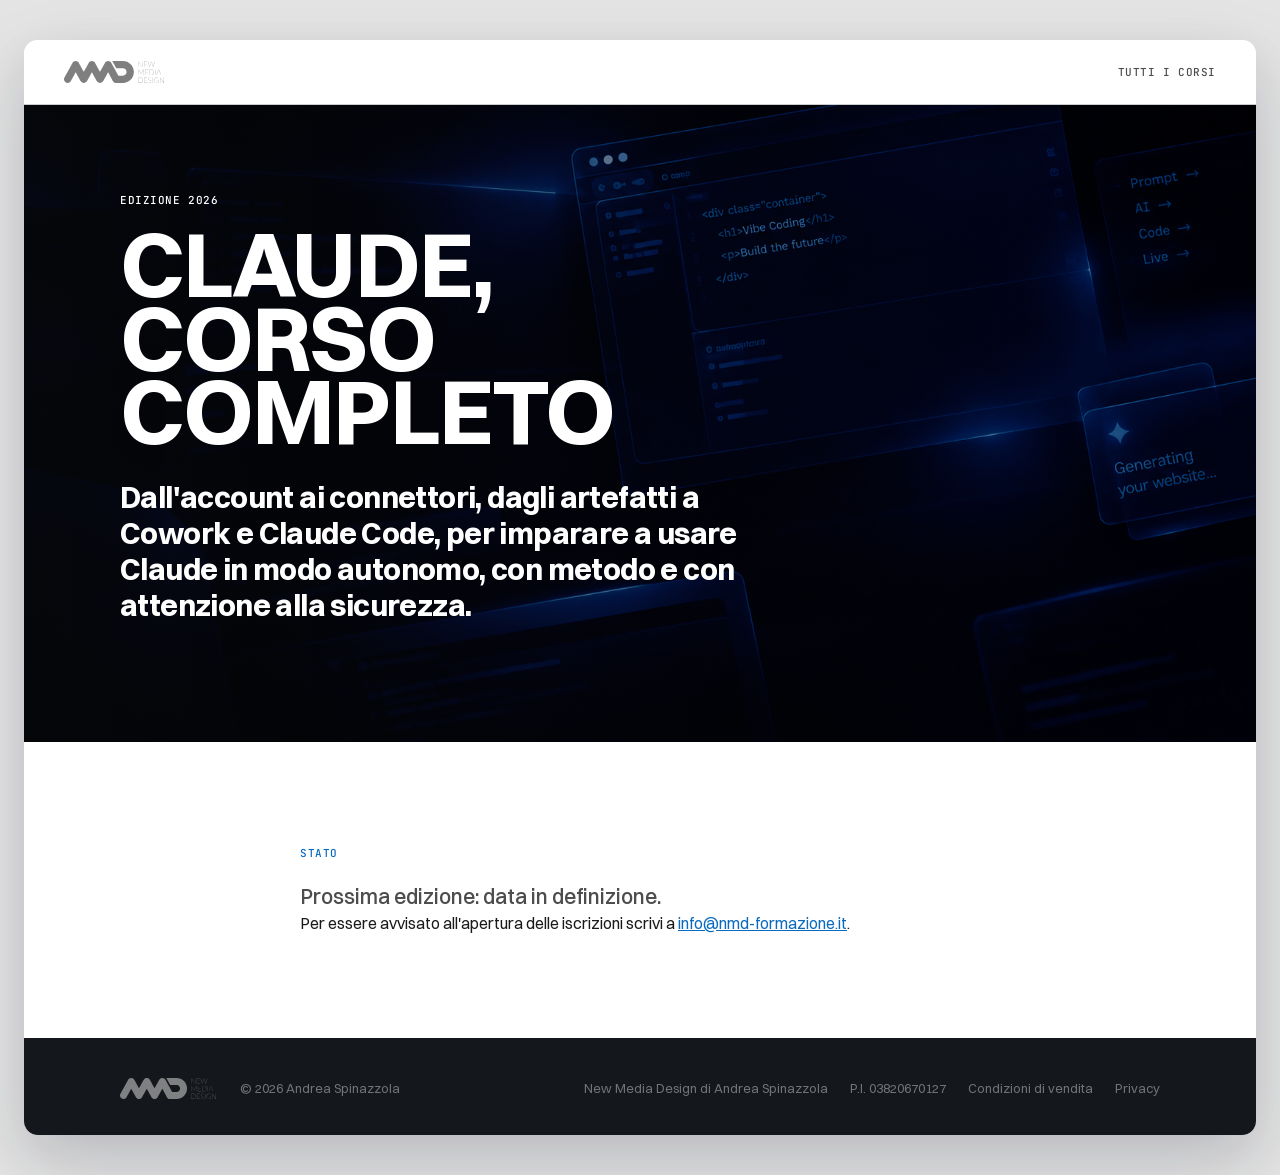
==== claude/index.html @ 58865cf7 "Copy v3: docente, iscrizione, FAQ, programma 08-09, regole sui testi, barra a bordo Testi in rosso t" ====
<!doctype html>
<html lang="it">
<head>
  <meta charset="utf-8">
  <meta name="viewport" content="width=device-width, initial-scale=1">
  <title>Claude, corso completo · NMD Formazione</title>
  <meta name="robots" content="noindex">
  <link rel="icon" href="../assets/ds/assets/logo/nmd-logo-positive.png">
  <script>document.documentElement.classList.add('js');</script>
  <link rel="stylesheet" href="../assets/css/v3.css">
</head>
<body class="frame">
<div class="sheet">

<div class="bar">
  <div class="wrap bar-in">
    <a href="../" class="bar-logo-link" aria-label="NMD · New Media Design"><img src="../assets/ds/assets/logo/nmd-black.svg" alt="New Media Design" class="bar-logo"></a>
    <nav class="bar-nav" aria-label="Navigazione"><a href="../">Tutti i corsi</a></nav>
  </div>
</div>

<main>
<header class="band band--dark hero page-hero">
  <div class="hero-glow" aria-hidden="true"></div>
  <div class="wrap hero-grid">
    <div class="hero-main">
      <p class="section-label hero-in" style="--d:0ms">Edizione 2026</p>
      <h1 class="hero-title">Claude, corso completo</h1>
      <p class="hero-sub hero-in" style="--d:300ms">Dall'account ai connettori, dagli artefatti a Cowork e Claude Code, per imparare a usare Claude in modo autonomo, con metodo e con attenzione alla sicurezza.</p>
    </div>
  </div>
</header>
<section class="band">
  <div class="wrap wrap--read">
    <p class="section-label">Stato</p>
    <p class="lead">Prossima edizione: data in definizione.</p>
    <p>Per essere avvisato all'apertura delle iscrizioni scrivi a <a href="mailto:info@nmd-formazione.it?subject=Lista%20d%27attesa%20-%20Claude,%20corso%20completo">info@nmd-formazione.it</a>.</p>
  </div>
</section>
</main>

<footer class="band band--dark close close--slim">
  <div class="wrap">
    <div class="f3-bottom f3-bottom--solo">
      <div class="f3-left">
        <a href="https://new-media-design.it" aria-label="NMD · New Media Design"><img src="../assets/ds/assets/logo/nmd-white.svg" alt="NMD · New Media Design" class="f3-logo"></a>
        <span class="f3-copy">© 2026 Andrea Spinazzola</span>
      </div>
      <p class="f3-legal">New Media Design di Andrea Spinazzola<span>P.I. 03820670127</span><a href="../condizioni.html">Condizioni di vendita</a><a href="../privacy.html">Privacy</a></p>
    </div>
  </div>
</footer>

</div>
<script src="../assets/js/v3.js"></script>
</body>
</html>
---- assets/css/v3.css ----
/* ═══════════════════════════════════════════════════════════
   BOZZA v3 — pagina corso a fasce a contrasto, con icone,
   schede ombreggiate (niente linguetta colorata), micro-animazioni
   e cornice arrotondata con ombra (attivabile / disattivabile).
   Base: stile della pagina attuale (web/assets/css/style.css).
   Tipografia: Switzer, titoli in Bold (700), mai Extra Bold.
   Icone: Phosphor Icons, versione Light (licenza MIT).
   ═══════════════════════════════════════════════════════════ */

@import url("style.css");

:root {
  --band-dark: #14171C;
  --on-dark: rgba(255, 255, 255, 0.82);
  --shadow-card: 0 1px 2px rgba(20, 30, 50, 0.05), 0 10px 28px -6px rgba(20, 40, 80, 0.16);
  --shadow-card-hover: 0 2px 4px rgba(20, 30, 50, 0.06), 0 22px 44px -10px rgba(20, 40, 80, 0.28);
  --ease-out: cubic-bezier(0.22, 0.8, 0.24, 1);
}

html { scroll-padding-top: 72px; }
body { padding: 0; background: var(--surface); }
body.frame { background: var(--nmd-grey-200); padding: 40px 24px; }

/* ── Cornice: foglio arrotondato con ombra (si può togliere) ── */
.sheet { background: var(--surface); position: relative; }
.frame .sheet {
  max-width: 1280px; margin: 0 auto;
  border-radius: 14px; box-shadow: var(--shadow-panel), 0 30px 80px rgba(20, 30, 50, 0.14);
  overflow: clip;
}

.reveal-on .header, .reveal-on .section { opacity: 1; transform: none; }
.wrap { max-width: 1120px; margin: 0 auto; padding: 0 40px; }
.wrap--narrow { max-width: 860px; }
.center { text-align: center; }

/* ── Tipografia: Bold per i titoli (come la pagina attuale) ── */
.headline, .hero-title, .price, .stat b, .proof-item b, .acc-n, .tile p, .panel-title,
.stepsx h3, .guarantee h3, .groupbox h3, .today-item h3 {
  font-weight: 700;
}
.headline { font-size: 40px; margin-bottom: 40px; letter-spacing: var(--tracking-title); }
.lead { font-size: 21px !important; line-height: 1.55 !important; color: var(--nmd-black-900) !important; }

/* ── Icone ── */
.ic { display: inline-flex; flex-shrink: 0; width: 1em; height: 1em; }
.ic svg { width: 100%; height: 100%; display: block; fill: currentColor; }

/* ── Fasce ── */
.band { padding: 104px 0; background: var(--surface); }
.band--tight { padding: 64px 0; }
.band--grey { background: var(--nmd-grey-100); }
.band--dark { background: var(--band-dark); color: var(--on-dark); }
.band--blue { background: var(--nmd-blue); color: var(--nmd-white); }
.band--dark .section-label { color: var(--nmd-white); }
.band--blue .section-label { color: rgba(255, 255, 255, 0.78); }
.band--dark .headline { color: var(--nmd-white); }
.band--dark .headline em { color: var(--nmd-white); }

/* ── Barra: logo grigio 50% + menu ── */
.bar {
  position: sticky; top: 0; z-index: 60;
  background: rgba(255, 255, 255, 0.94); backdrop-filter: blur(10px);
  border-bottom: 1px solid var(--border);
}
.bar-in { display: flex; align-items: center; justify-content: space-between; height: 64px; }
.bar-logo { height: 22px; width: auto; opacity: 0.5; transition: opacity 0.25s ease; }
.bar-logo-link:hover .bar-logo { opacity: 0.8; }
.bar-nav { display: flex; gap: 28px; }
.bar-nav a {
  position: relative; padding: 6px 0;
  font-family: var(--font-mono); font-size: 11px; font-weight: 500;
  letter-spacing: var(--tracking-mono-label); text-transform: uppercase;
  color: var(--nmd-grey-700); text-decoration: none; transition: color 0.2s ease;
}
.bar-nav a::after {
  content: ""; position: absolute; left: 0; right: 0; bottom: 0; height: 2px; background: var(--accent);
  transform: scaleX(0); transform-origin: left; transition: transform 0.3s var(--ease-out);
}
.bar-nav a:hover, .bar-nav a[aria-current="true"] { color: var(--accent); }
.bar-nav a:hover::after, .bar-nav a[aria-current="true"]::after { transform: scaleX(1); }

.progress {
  position: sticky; top: 0; z-index: 70; height: 3px; width: 100%;
  background: var(--accent);
  transform-origin: left; transform: scaleX(var(--p, 0)); margin-bottom: -3px;
}

/* ── Hero ── */
.hero { padding: 88px 0 96px; position: relative; overflow: hidden; }
/* Sfondo illustrato: web/assets/img/hero_bg_02.png. Un velo scuro a sinistra
   tiene leggibile il testo; se il file manca resta il nero di prima. */
.hero {
  background-color: var(--band-dark);
  background-image:
    linear-gradient(90deg, rgba(10, 12, 16, 0.5) 0%, rgba(10, 12, 16, 0.14) 50%, rgba(10, 12, 16, 0) 100%),
    url("../img/hero_bg_02.png");
  background-size: cover; background-position: center right; background-repeat: no-repeat;
}
.hero-glow { opacity: 0.35; mix-blend-mode: screen; }
.hero-glow {
  position: absolute; width: 760px; height: 760px; left: -160px; top: -240px;
  background: none;
  animation: drift 22s ease-in-out infinite alternate; pointer-events: none;
}
@keyframes drift { to { transform: translate(260px, 120px) scale(1.15); } }
.hero-grid { position: relative; display: grid; grid-template-columns: 1.35fr 0.65fr; gap: 72px; align-items: center; }
.hero-title {
  font-family: var(--font-display); font-weight: 700; text-transform: uppercase;
  font-size: clamp(52px, 7.2vw, 100px); line-height: 0.8; letter-spacing: var(--tracking-title);
  color: var(--nmd-white); margin: 4px 0 32px;
}
.hero-title em { font-style: normal; color: var(--nmd-white); }
.hero-title .line { display: block; overflow: hidden; padding: 0.06em 0 0.02em; }
.hero-title .line-in { display: inline-block; }
.hero-sub {
  font-family: var(--font-display); font-weight: 700; font-size: 30px; line-height: 1.2;
  letter-spacing: var(--tracking-title); color: var(--nmd-white); max-width: 760px; margin-bottom: 22px;
}
.hero-sub em { font-style: normal; color: var(--nmd-white); }
.hero-promise { font-size: 17px; line-height: 1.6; color: var(--on-dark); max-width: 560px; }
.hero-promise strong { color: var(--nmd-white); font-weight: 600; }
.hero-who { display: flex; align-items: center; gap: 18px; margin-top: 64px; }
.hero-who img {
  width: 64px; height: 64px; border-radius: 50%; object-fit: cover; filter: grayscale(100%);
  border: 2px solid var(--nmd-white); box-shadow: 0 0 0 4px rgba(255, 255, 255, 0.16), 0 8px 20px rgba(0, 0, 0, 0.5);
  transition: transform 0.4s var(--ease-out), box-shadow 0.4s var(--ease-out), filter 0.4s ease;
}
.hero-who:hover img { transform: scale(1.12) rotate(-3deg); filter: grayscale(0%); box-shadow: 0 0 0 6px rgba(255, 255, 255, 0.28), 0 12px 28px rgba(0, 0, 0, 0.6); }
.hero-who p { font-size: 15px; line-height: 1.5; color: var(--on-dark); max-width: 420px; }
.hero-who strong { color: var(--nmd-white); font-weight: 600; }

/* animazione d'ingresso dell'hero */
.js .hero-in { opacity: 0; transform: translateY(18px); animation: rise 0.8s var(--ease-out) forwards; animation-delay: var(--d, 0ms); }
.js .hero-title .line-in { transform: translateY(110%); animation: slide-up 0.9s var(--ease-out) forwards; animation-delay: var(--d, 0ms); }
@keyframes rise { to { opacity: 1; transform: none; } }
@keyframes slide-up { to { transform: none; } }

/* ── Riquadri prezzo ── */
.price-box {
  background: var(--nmd-white); color: var(--fg);
  border-radius: var(--radius-md); padding: 36px 32px 30px;
  box-shadow: 0 28px 70px rgba(0, 0, 0, 0.4);
}
.price-box .price { font-size: 76px; margin-top: 10px; letter-spacing: var(--tracking-title); }
.price-iva { font-size: 12px; margin-top: 6px; }
.price-box .iconlist { margin: 24px 0 26px; }
.ghost-link {
  display: block; width: 100%; margin-top: 14px; padding: 6px 0; background: none; border: none;
  font-family: var(--font-mono); font-size: 10px; letter-spacing: var(--tracking-mono-label);
  text-transform: uppercase; color: var(--accent); text-align: center; text-decoration: underline;
  text-underline-offset: 4px;
}

/* ── Elenchi con icona ── */
.iconlist { list-style: none; }
.iconlist li { display: flex; gap: 12px; align-items: flex-start; font-size: 15px; line-height: 1.55; color: var(--fg); }
.iconlist li + li { margin-top: 12px; }
.iconlist .ic { font-size: 22px; margin-top: 1px; color: var(--accent); }

/* ── Numeri (blu pieno) ── */
.stats { padding: 64px 0; }
.stats-grid { display: grid; grid-template-columns: repeat(4, 1fr); gap: 24px; }
.stat { text-align: left; }
.stat .ic { font-size: 30px; margin-bottom: 14px; color: rgba(255, 255, 255, 0.85); }
.stat b { display: block; font-family: var(--font-display); font-size: 76px; line-height: 1; letter-spacing: var(--tracking-title); }
.stat span:not(.ic) {
  display: block; margin-top: 12px; max-width: 200px;
  font-family: var(--font-mono); font-size: 11px; letter-spacing: var(--tracking-mono-label);
  text-transform: uppercase; line-height: 1.5; color: rgba(255, 255, 255, 0.88);
}

/* ── Due colonne ── */
.split { display: grid; grid-template-columns: 0.8fr 1.2fr; gap: 72px; align-items: start; }
.split .headline { margin-bottom: 0; }

/* ── Schede nuove: ombra morbida, niente linguetta ── */
.tiles { display: grid; grid-template-columns: repeat(3, 1fr); gap: 24px; }
.tile {
  position: relative; background: var(--surface); border-radius: var(--radius-md);
  padding: 32px 30px 36px; box-shadow: var(--shadow-card);
  transition: transform 0.4s var(--ease-out), box-shadow 0.4s var(--ease-out);
}
.tile:hover { transform: translateY(-6px); box-shadow: var(--shadow-card-hover); }
.tile .ic { font-size: 44px; color: var(--accent); margin-bottom: 26px; transition: transform 0.4s var(--ease-out); }
.tile:hover .ic { transform: scale(1.1) rotate(-4deg); }
.tile-n {
  position: absolute; top: 30px; right: 30px;
  font-family: var(--font-mono); font-size: 11px; color: var(--muted);
}
.tile p { font-size: 19px; line-height: 1.4; color: var(--nmd-black-900); }

/* ── Per chi è ── */
.two-col { display: grid; grid-template-columns: 1fr 1fr; gap: 32px; }
.panel { border-radius: var(--radius-md); padding: 38px 36px; }
.panel--yes { background: var(--surface); box-shadow: var(--shadow-card); }
.panel--no { background: var(--nmd-grey-100); }
.panel-title { font-size: 24px; margin-bottom: 24px; color: var(--nmd-black-900); }
.iconlist--no li { color: var(--muted); }
.iconlist--no .ic { color: var(--nmd-grey-700); }
.note-line { display: flex; gap: 14px; align-items: flex-start; margin-top: 40px; font-family: var(--font-mono); font-size: 12px; line-height: 1.7; color: var(--fg); }
.note-line .ic { font-size: 20px; color: var(--accent); }

/* ── Programma a fisarmonica ── */
.prog { border-top: 1px solid rgba(255, 255, 255, 0.18); }
.acc { border-bottom: 1px solid rgba(255, 255, 255, 0.18); }
.acc summary {
  list-style: none; cursor: pointer;
  display: grid; grid-template-columns: 96px 1fr auto 28px; gap: 24px; align-items: center;
  padding: 28px 0;
}
.acc summary::-webkit-details-marker { display: none; }
.acc-n { font-family: var(--font-display); font-size: 44px; line-height: 1; color: var(--nmd-white); }
.acc-t { font-size: 24px; font-weight: 700; line-height: 1.3; color: var(--nmd-white); transition: color 0.25s ease; }
.acc summary:hover .acc-t { color: var(--nmd-white); }
.acc-c { font-family: var(--font-mono); font-size: 10px; letter-spacing: var(--tracking-mono-label); text-transform: uppercase; color: rgba(255, 255, 255, 0.55); }
.acc .toggle, .faq .toggle { position: relative; width: 18px; height: 18px; }
.acc .toggle::before, .acc .toggle::after, .faq .toggle::before, .faq .toggle::after {
  content: ""; position: absolute; background: var(--nmd-white); transition: transform 0.35s var(--ease-out);
}
.faq .toggle::before, .faq .toggle::after { background: var(--accent); }
.acc .toggle::before, .faq .toggle::before { left: 0; top: 8px; width: 18px; height: 2px; }
.acc .toggle::after, .faq .toggle::after { left: 8px; top: 0; width: 2px; height: 18px; }
.acc[open] .toggle::after, .faq details[open] .toggle::after { transform: scaleY(0); }
.acc-body { overflow: hidden; }
.topics { list-style: none; columns: 3; column-gap: 40px; padding: 0 0 32px 120px; }
.topics li {
  break-inside: avoid; position: relative; padding: 6px 0 6px 18px;
  font-size: 15px; line-height: 1.5; color: var(--on-dark);
}
.topics li::before { content: ""; position: absolute; left: 0; top: 14px; width: 5px; height: 5px; background: var(--nmd-white); }

/* ── Docente ── */
.about { display: grid; grid-template-columns: 340px 1fr; gap: 72px; align-items: start; }
.about-photo { margin: 0; position: sticky; top: 96px; }
.about-photo img { width: 100%; aspect-ratio: 4 / 5; object-fit: cover; border-radius: var(--radius-md); box-shadow: var(--shadow-framed); }
.about .headline { margin-bottom: 20px; }
.today { display: grid; gap: 16px; margin: 36px 0 12px; }
.today-item {
  display: flex; gap: 20px; align-items: flex-start;
  background: var(--surface); border-radius: var(--radius-md); padding: 24px 28px;
  box-shadow: var(--shadow-card); transition: transform 0.4s var(--ease-out), box-shadow 0.4s var(--ease-out);
}
.today-item:hover { transform: translateX(6px); box-shadow: var(--shadow-card-hover); }
.today-item .ic { font-size: 38px; color: var(--accent); margin-top: 2px; }
.today-item h3 { font-size: 19px; color: var(--nmd-black-900); margin-bottom: 4px; }
.today-item p { font-size: 15px; line-height: 1.55; color: var(--fg); }
.shots { margin: 14px 0 0; font-size: 13px; }
.proof-label { margin: 56px 0 18px; }
.proof { display: grid; grid-template-columns: 1fr 1fr; gap: 28px 32px; }
.proof-item b { display: block; font-family: var(--font-display); font-size: 56px; line-height: 1; color: var(--nmd-black-900); letter-spacing: var(--tracking-title); }
.proof-item span { display: block; margin-top: 8px; font-size: 14px; line-height: 1.5; color: var(--fg); max-width: 280px; }
.about-list { margin-top: 32px; }
.about-list li { font-size: 15px; }
.about .certifications { margin-top: 28px; }

.band--tight .section-label { margin-bottom: 28px; }

/* ── Iscrizione ── */
.enroll { display: grid; grid-template-columns: 1fr 360px; gap: 64px; align-items: start; }
.stepsx { list-style: none; counter-reset: st; display: grid; gap: 4px; }
.stepsx li {
  counter-increment: st; display: flex; gap: 22px; align-items: flex-start;
  padding: 20px 0; border-bottom: 1px solid var(--border);
}
.stepsx .ic { font-size: 36px; color: var(--accent); margin-top: 2px; }
.stepsx h3 { font-size: 20px; color: var(--nmd-black-900); margin-bottom: 4px; }
.stepsx p { font-size: 16px; line-height: 1.55; color: var(--fg); }

.guarantee {
  display: flex; gap: 24px; align-items: flex-start; margin-top: 36px;
  background: var(--nmd-black-900); color: var(--on-dark); border-radius: var(--radius-md);
  padding: 32px 34px; box-shadow: var(--shadow-card);
}
.guarantee .ic { font-size: 52px; color: var(--nmd-white); }
.guarantee h3 { font-size: 24px; color: var(--nmd-white); margin-bottom: 8px; }
.guarantee p { font-size: 16px; line-height: 1.6; color: var(--on-dark); }

.groupbox { margin-top: 24px; background: var(--surface); border-radius: var(--radius-md); padding: 32px 34px 34px; box-shadow: var(--shadow-card); }
.groupbox-head { display: flex; gap: 16px; align-items: center; margin-bottom: 12px; }
.groupbox-head .ic { font-size: 40px; color: var(--accent); }
.groupbox h3 { font-size: 24px; color: var(--nmd-black-900); }
.groupbox > p { font-size: 16px; line-height: 1.6; color: var(--fg); max-width: 620px; }
.groupbox-points { list-style: none; display: flex; flex-wrap: wrap; gap: 12px 28px; margin: 22px 0 26px; }
.groupbox-points li { display: flex; gap: 10px; align-items: center; font-weight: 600; font-size: 15px; color: var(--nmd-black-900); }
.groupbox-points .ic { font-size: 24px; color: var(--accent); }

.price-box--blue { background: var(--nmd-blue); color: var(--nmd-white); position: sticky; top: 96px; box-shadow: 0 26px 60px rgba(0, 0, 0, 0.22); }
.price-box--blue .price-label { color: rgba(255, 255, 255, 0.8); }
.price-box--blue .price { color: var(--nmd-white); }
.price-box--blue .price-then { color: rgba(255, 255, 255, 0.78); }
.price-box--blue .iconlist li { color: rgba(255, 255, 255, 0.92); }
.price-box--blue .iconlist .ic { color: var(--nmd-white); }
.price-box--blue .cta-btn { background: var(--nmd-white); color: var(--accent); }
.price-box--blue .cta-btn:hover { background: var(--nmd-grey-100); }
.price-box--blue .price-foot { color: rgba(255, 255, 255, 0.75); }

/* ── FAQ: stessa fisarmonica animata ── */
.faq .a { max-width: none; }
.faq .acc-body { overflow: hidden; }

/* ── Chiusura ── */
.close { padding: 80px 0 40px; }
.close .headline { margin-bottom: 14px; }
.close .cta-block { padding-bottom: 48px; border-bottom: 1px solid rgba(255, 255, 255, 0.18); margin-bottom: 40px; }
.close .cta-sub { color: var(--on-dark); }
.close .cta-btn { background: var(--nmd-blue); color: var(--nmd-white); }
.close .cta-btn:hover { background: var(--accent-hover); }
.close .contact span { color: var(--nmd-white); }
.close .contact a { color: var(--nmd-white); }
.close .foot { display: flex; justify-content: space-between; align-items: flex-end; gap: 40px; margin-top: 56px; }
.close .footer-info p { color: rgba(255, 255, 255, 0.7); }

/* ── Bottoni: freccia che scatta ── */
.cta-btn .arrow { transition: transform 0.3s var(--ease-out); }
.cta-btn:hover .arrow { transform: translate(3px, -3px); }

/* ── Comparsa allo scroll ── */
.js [data-reveal] {
  opacity: 0; transform: translateY(26px);
  transition: opacity 0.8s var(--ease-out), transform 0.8s var(--ease-out);
  transition-delay: var(--d, 0ms);
}
.js [data-reveal].in { opacity: 1; transform: none; }
.js .tile[data-reveal].in:hover, .js .today-item[data-reveal].in:hover { transition-delay: 0ms; }

@media (prefers-reduced-motion: reduce) {
  .js .hero-in, .js .hero-title .line-in { animation: none; opacity: 1; transform: none; }
  .js [data-reveal] { opacity: 1; transform: none; transition: none; }
  .hero-glow { animation: none; }
  .tile, .today-item, .cta-btn .arrow { transition: none; }
}

/* ═══ RESPONSIVE ═══ */
@media (max-width: 1100px) { .bar-nav { gap: 18px; } .topics { columns: 2; } }
@media (max-width: 960px) {
  body.frame { padding: 16px 10px; }
  .wrap { padding: 0 28px; }
  .band { padding: 72px 0; }
  .hero { padding: 56px 0 64px; }
  .hero-grid, .split, .about, .two-col, .enroll { grid-template-columns: 1fr; gap: 40px; }
  .stats-grid { grid-template-columns: 1fr 1fr; row-gap: 36px; }
  .tiles { grid-template-columns: 1fr 1fr; }
  .about-photo { max-width: 300px; position: static; }
  .price-box--blue { position: static; }
  .bar-nav a:not(:last-child):not(:nth-child(4)) { display: none; }
}
@media (max-width: 720px) {
  .wrap { padding: 0 20px; }
  .band { padding: 56px 0; }
  .band--tight { padding: 40px 0; }
  .headline { font-size: 28px; margin-bottom: 28px; }
  .bar-in { height: 56px; }
  .bar-nav a { display: none; }
  .bar-nav a[href="#iscrizione"] { display: inline-block; color: var(--accent); }
  .hero-promise { font-size: 16px; }
  .hero-sub { font-size: 22px; }
  .hero-who { margin-top: 28px; }
  .price-box { padding: 28px 22px 24px; }
  .price-box .price { font-size: 60px; }
  .stat b { font-size: 52px; }
  .tiles { grid-template-columns: 1fr; }
  .acc summary { grid-template-columns: 44px 1fr 20px; gap: 14px; padding: 20px 0; }
  .acc-c { display: none; }
  .acc-n { font-size: 28px; }
  .acc-t { font-size: 18px; }
  .topics { columns: 1; padding-left: 0; }
  .proof { grid-template-columns: 1fr 1fr; }
  .proof-item b { font-size: 40px; }
  .guarantee { flex-direction: column; gap: 14px; padding: 26px 24px; }
  .groupbox { padding: 26px 22px; }
  .panel { padding: 28px 24px; }
  .lead { font-size: 18px !important; }
  .close .foot { flex-direction: column; align-items: flex-start; gap: 24px; }
  .draft-switch { right: 10px; bottom: 10px; }
}


/* ═══ ICONE COME «PIOLI»: pochi punti d'appoggio, ad alto contrasto ═══
   Un'icona che non crea contrasto è spazio sprecato. Qui ogni icona è
   una massa piena (quadrato blu, simbolo bianco) che guida l'occhio da
   un punto all'altro della pagina. */
.tile > .ic, .today-item > .ic, .stepsx li > .ic, .groupbox-head > .ic {
  width: 60px; height: 60px; padding: 15px; border-radius: 14px;
  background: var(--accent); color: var(--nmd-white); font-size: inherit;
  box-shadow: 0 10px 22px -8px rgba(0, 0, 0, 0.22);
}
.tile > .ic { margin-bottom: 28px; }
.tile:hover .ic { transform: scale(1.08) rotate(-4deg); }
.stepsx li > .ic { width: 64px; height: 64px; padding: 16px; margin-top: 0; }
.guarantee > .ic {
  width: 84px; height: 84px; padding: 20px; border-radius: 18px; flex-shrink: 0;
  background: var(--accent); color: var(--nmd-white); font-size: inherit;
}
.groupbox-head > .ic { width: 56px; height: 56px; padding: 14px; }
.iconlist--yes .ic { width: 26px; height: 26px; padding: 5px; border-radius: 50%; background: var(--accent); color: #fff; font-size: inherit; margin-top: 0; }
.iconlist--no .ic { width: 26px; height: 26px; padding: 5px; border-radius: 50%; background: var(--nmd-grey-300); color: var(--nmd-grey-700); font-size: inherit; margin-top: 0; }
.price-box .squares { margin: 24px 0 26px; }
.price-box .squares li { color: var(--fg); }
.price-box--blue .squares li { color: rgba(255, 255, 255, 0.95); }
.price-box--blue .squares li::before { background: var(--nmd-white); }
@media (max-width: 720px) {
  .tile > .ic { width: 52px; height: 52px; padding: 13px; }
  .stepsx li > .ic { width: 52px; height: 52px; padding: 13px; }
  .guarantee > .ic { width: 64px; height: 64px; padding: 16px; }
}

/* ═══ FEEDBACK VISIVO su fisarmoniche, menu e comandi ═══ */
.acc summary, .faq summary { transition: background 0.25s ease, padding 0.3s var(--ease-out); border-radius: var(--radius-sm); }
.acc summary:hover { background: rgba(255, 255, 255, 0.06); padding-left: 14px; padding-right: 14px; }
.acc[open] > summary { padding-left: 14px; padding-right: 14px; }
.acc[open] .acc-t { color: var(--nmd-white); }
.acc[open] .acc-n { color: var(--nmd-white); }
.acc[open] .acc-c { color: var(--nmd-white); }
.acc .toggle, .faq .toggle { transition: transform 0.35s var(--ease-out); }
.acc[open] .toggle { transform: rotate(180deg); }
.acc[open] { background: none; }
.acc .topics { padding-left: 134px; }

.faq details { transition: background 0.25s ease; }
.faq summary:hover { background: var(--nmd-grey-100); padding-left: 14px; padding-right: 14px; }
.faq details[open] > summary { background: var(--nmd-grey-100); padding-left: 14px; padding-right: 14px; }
.faq details[open] .q { color: var(--accent); }
.faq .acc-body .a { padding-left: 72px; }

.bar-nav a[aria-current="true"] { font-weight: 700; }
.cta-btn:active, .ghost-link:active { transform: translateY(1px); }
a:focus-visible, button:focus-visible, summary:focus-visible {
  outline: 3px solid var(--accent); outline-offset: 3px; border-radius: 4px;
}
@media (max-width: 720px) { .acc .topics { padding-left: 0; } .faq .acc-body .a { padding-left: 14px; } }

/* ── Formato: il contenuto della pagina attuale, nello stile v3 ── */
.format .facts { margin-top: 0; padding-top: 0; border-top: 0; gap: 36px 40px; }
.format .fact > span { font-size: 11px; margin-bottom: 8px; }
.format .fact p { font-size: 19px; line-height: 1.45; font-weight: 700; color: var(--nmd-black-900); }
.format .rows { margin-top: 56px; }
.format .rows .row { border-bottom: 0; padding: 22px 0; grid-template-columns: 280px 1fr; }
.format .row-title { font-weight: 700; font-size: 20px; }
.format .squares li { font-size: 16px; }
@media (max-width: 960px) { .format .rows .row { grid-template-columns: 1fr; gap: 10px; } .format .facts.three { grid-template-columns: 1fr 1fr; } }
@media (max-width: 720px) { .format .facts.three { grid-template-columns: 1fr; } }
.clients-intro { text-align: center; max-width: 640px; margin: 0 auto 28px; font-size: 16px; line-height: 1.6; color: var(--fg); }
.price-iva--blue { background: var(--nmd-white); padding: 8px 10px; border-radius: var(--radius-sm); margin: 14px 0 0; }

/* ── Fascia numeri: separatori verticali e didascalia allineata al numero ── */
.stats-grid { gap: 0; }
.stat { text-align: left; padding: 6px 0 6px 28px; border-left: 2px solid rgba(255, 255, 255, 0.5); }
.stat:first-child { padding-left: 0; border-left: 0; }
.stat b { margin-left: -0.05em; }
.stat span:not(.ic) { max-width: none; margin-top: 14px; font-size: 11px; line-height: 1.55; }
@media (max-width: 960px) {
  .stats-grid { row-gap: 36px; }
  .stat:nth-child(odd) { padding-left: 0; border-left: 0; }
}

/* ── Fascia numeri: numero e didascalia centrati nella colonna ── */
.stat, .stat:first-child { text-align: center; padding: 6px 20px; }
.stat:first-child { border-left: 0; }
.stat b { margin-left: 0; }
.stat span:not(.ic) { margin-left: auto; margin-right: auto; max-width: 240px; }
@media (max-width: 960px) { .stat:nth-child(odd) { padding-left: 20px; border-left: 0; } }

/* ── Fascia numeri: filetti più sottili, più aria tra i gruppi ── */
.stats { padding: 80px 0; }
.stat, .stat:first-child { padding: 10px 44px; }
.stat { border-left: 1px solid rgba(255, 255, 255, 0.45); }
.stat:first-child { border-left: 0; }
@media (max-width: 960px) {
  .stats-grid { row-gap: 52px; }
  .stat, .stat:first-child { padding: 10px 24px; }
  .stat:nth-child(odd) { border-left: 0; }
}

/* ── «A chi si rivolge»: solo il pannello «È per te se» reagisce al mouse ── */
.js .panel--yes[data-reveal].in, .js .tile[data-reveal].in, .js .today-item[data-reveal].in {
  transition: transform 0.4s var(--ease-out), box-shadow 0.4s var(--ease-out), opacity 0.8s var(--ease-out);
}
.js .panel--yes[data-reveal].in:hover { transform: translateY(-8px); box-shadow: var(--shadow-card-hover); }
.js .tile[data-reveal].in:hover { transform: translateY(-6px); box-shadow: var(--shadow-card-hover); }
.js .today-item[data-reveal].in:hover { transform: translateX(6px); box-shadow: var(--shadow-card-hover); }
.panel--no { transition: none; }

/* ── Hero: parola in accento con il blu del design system (non il celestino) ── */
.hero-title em, .hero-sub em { color: var(--nmd-blue); }
.hero-title em { text-shadow: 0 0 40px rgba(0, 0, 0, 0.22); }

/* ── Programma: numeri e «+» di nuovo in blu del design system ── */
.acc-n { color: var(--nmd-blue); }
.acc[open] .acc-n { color: var(--nmd-blue); }
.acc .toggle::before, .acc .toggle::after { background: var(--nmd-blue); }
.topics li::before { background: var(--nmd-blue); }

/* ── Programma: le voci interne sono dettagli, compatte e discrete ── */
.topics { padding-bottom: 22px; column-gap: 32px; }
.topics li { padding: 1px 0 1px 14px; font-size: 13px; line-height: 1.35; color: rgba(255, 255, 255, 0.78); }
.topics li::before { top: 8px; width: 4px; height: 4px; }

/* ── Programma: stato aperto e hover neutri, senza tinte azzurre ── */
.acc[open] { background: none; }
.acc[open] > summary { background: rgba(255, 255, 255, 0.07); }
.acc summary:hover { background: rgba(255, 255, 255, 0.05); }

/* ── Programma: nessun colore di fondo, solo una riga sottile ── */
.acc[open] > summary, .acc summary:hover { background: none; }
.acc summary:hover { padding-left: 0; padding-right: 0; }
.acc[open] > summary { padding-left: 0; padding-right: 0; border-bottom: 1px solid rgba(255, 255, 255, 0.35); border-radius: 0; }
.acc .topics { padding-top: 18px; padding-left: 120px; }

/* ── Programma aperto: niente riga, elenco attaccato al titolo, colonne vicine ── */
.acc[open] > summary { border-bottom: 0; padding-bottom: 6px; }
.acc .topics { columns: 3 230px; column-gap: 24px; max-width: 760px; padding: 0 0 26px 120px; margin: 0; }
.acc .topics li { padding-top: 1px; padding-bottom: 1px; }
@media (max-width: 960px) { .acc .topics { columns: 2 200px; padding-left: 120px; } }
@media (max-width: 720px) { .acc .topics { columns: 1; padding-left: 58px; } }

/* ── Programma: effetto di ingrandimento al passaggio del mouse (senza colore) ── */
.acc summary:hover { padding-left: 14px; padding-right: 14px; }
.acc[open] > summary:hover { padding-left: 14px; padding-right: 14px; }
.acc summary:hover .toggle { transform: scale(1.35); }
.acc[open] summary:hover .toggle { transform: rotate(180deg) scale(1.35); }
.acc summary:hover .acc-n { transform: scale(1.08); }
.acc-n { display: inline-block; transform-origin: left center; transition: transform 0.35s var(--ease-out); }

/* ── Programma aperto: via di mezzo (ridotto, non eliminato) ── */
.acc[open] > summary { padding-bottom: 14px; }
.acc .topics li { padding: 4px 0 4px 14px; font-size: 13.5px; line-height: 1.4; }
.acc .topics li::before { top: 12px; }
.acc .topics { padding-bottom: 30px; }

/* ── Formato: griglia a icone con separatori sottili + tre schede ── */
.fgrid { display: grid; grid-template-columns: repeat(3, 1fr); }
.fcell { text-align: center; padding: 44px 36px; border-right: 1px solid var(--border); border-bottom: 1px solid var(--border); }
.fcell:nth-child(3n) { border-right: 0; }
.fcell:nth-last-child(-n+3) { border-bottom: 0; }
.fcell .ic { width: 64px; height: 64px; padding: 16px; border-radius: 16px; margin: 0 auto 20px; background: var(--accent); color: var(--nmd-white); font-size: inherit; box-shadow: 0 10px 22px -8px rgba(0, 0, 0, 0.22); }
.fcell .fl { display: block; margin-bottom: 8px; font-family: var(--font-mono); font-size: 11px; font-weight: 500; letter-spacing: var(--tracking-mono-label); text-transform: uppercase; color: var(--accent); }
.fcell p { font-size: 19px; line-height: 1.45; font-weight: 700; color: var(--nmd-black-900); }
.fcards { display: grid; grid-template-columns: repeat(3, 1fr); gap: 28px; margin-top: 72px; }
.fcard { background: var(--surface); border-radius: var(--radius-md); padding: 34px 32px 38px; box-shadow: var(--shadow-card); }
.js .fcard[data-reveal].in { transition: transform 0.4s var(--ease-out), box-shadow 0.4s var(--ease-out), opacity 0.8s var(--ease-out); }
.js .fcard[data-reveal].in:hover { transform: translateY(-6px); box-shadow: var(--shadow-card-hover); }
.fcard > .ic { width: 56px; height: 56px; padding: 14px; border-radius: 14px; margin-bottom: 22px; background: var(--accent); color: var(--nmd-white); font-size: inherit; box-shadow: 0 10px 22px -8px rgba(0, 0, 0, 0.22); }
.fcard h3 { font-size: 21px; font-weight: 700; color: var(--nmd-black-900); margin-bottom: 14px; }
.fcard .squares li { font-size: 15px; line-height: 1.6; }
@media (max-width: 960px) {
  .fgrid { grid-template-columns: 1fr 1fr; }
  .fcell, .fcell:nth-child(3n) { border-right: 1px solid var(--border); border-bottom: 1px solid var(--border); }
  .fcell:nth-child(2n) { border-right: 0; }
  .fcell:nth-last-child(-n+2) { border-bottom: 0; }
  .fcards { grid-template-columns: 1fr; margin-top: 48px; }
}
@media (max-width: 720px) {
  .fgrid { grid-template-columns: 1fr; }
  .fcell, .fcell:nth-child(n) { border-right: 0; border-bottom: 1px solid var(--border); padding: 32px 12px; }
  .fcell:last-child { border-bottom: 0; }
}

/* ── Come funziona: solo l'icona, piccola, senza riquadro; le schede senza icona ── */
.fcell .ic { width: 32px; height: 32px; padding: 0; border-radius: 0; background: none; box-shadow: none; color: var(--accent); margin: 0 auto 16px; }
.fcell { padding: 40px 32px; }
.fcard h3 { margin-bottom: 16px; }

/* ── Come funziona: titoli in nero, testi da leggere in grigio del design system ── */
.fcell p { font-size: 18px; font-weight: 500; color: var(--nmd-grey-700); }
.fcard h3 { color: var(--nmd-black-900); }
.fcard .squares li { color: var(--nmd-grey-700); }

/* ── Come funziona: il colore di accento è un picco, non un rumore ──
   Valori della griglia: testo regular, più piccolo, grigio più basso.
   Titoli delle tre schede: colore di accento. */
.fcell p { font-size: 16px; font-weight: 400; line-height: 1.55; color: var(--nmd-grey-700); }
.fcard h3 { color: var(--accent); }
.fcard .squares li { color: var(--nmd-grey-700); }

/* ═══ Revisione 2026-10-02 (annotazioni dell'utente sulla bozza) ═══ */
/* Il corso: il paragrafo guida si allinea in alto al titolo, in Medium */
.split .text { padding-top: var(--lead-offset, 34px); }
.lead { font-weight: 500 !important; }
@media (max-width: 960px) { .split .text { padding-top: 0; } }

/* Cosa saprai fare: testi delle schede in grigio */
.tile p { color: var(--nmd-grey-700); font-weight: 500; }

/* Come funziona: trattino blu centrato fra griglia e schede */
.dash { width: 96px; height: 3px; background: var(--accent); margin: 64px auto 0; }
.format .fcards { margin-top: 64px; }

/* Clienti: la frase è un titolo */
.clients-title {
  font-family: var(--font-display); font-weight: 700; font-size: 26px; line-height: 1.3;
  letter-spacing: var(--tracking-title); color: var(--nmd-black-900);
  text-align: center; max-width: 780px; margin: 0 auto 36px;
}
.clients-title em { font-style: normal; color: var(--accent); }
@media (max-width: 720px) { .clients-title { font-size: 20px; } }

/* Chiusura: contatti con icona, indirizzo su una riga */
.close .contact { display: flex; gap: 14px; align-items: flex-start; }
.close .contact > .ic { width: 22px; height: 22px; margin-top: 2px; color: var(--nmd-white); font-size: inherit; }
.close .footer-info { flex-direction: row; flex-wrap: wrap; justify-content: flex-end; gap: 6px 10px; text-align: right; }
.close .footer-info p + p::before { content: "·"; margin-right: 10px; }
@media (max-width: 960px) { .close .footer-info { justify-content: flex-start; text-align: left; } .close .footer-info p:first-child { flex-basis: 100%; } .close .footer-info p:nth-child(2)::before { content: none; } }

/* Chiusura: indirizzo e link legali su una sola riga */
@media (min-width: 961px) {
  .close .foot { gap: 28px; }
  .close .footer-info { flex-wrap: nowrap; white-space: nowrap; gap: 0 8px; }
  .close .footer-info p { letter-spacing: 0.02em; font-size: 9.5px; }
  .close .footer-info p + p::before { margin-right: 8px; }
}

/* Chiusura: riga legale + copyright sui contenuti */
.close .footer-info .copy { flex-basis: 100%; margin-top: 10px; color: rgba(255, 255, 255, 0.55); }
.close .footer-info .copy::before { content: none; }
@media (min-width: 961px) { .close .footer-info { flex-wrap: wrap; } }

/* ═══ Chiusura a tre colonne (impostazione di riferimento): invito, menu, contatti ═══ */
.close { padding: 96px 0 40px; }
.f3 { display: grid; grid-template-columns: 1.3fr 0.85fr 0.85fr; gap: 64px; align-items: start; }
.f3-title {
  font-family: var(--font-display); font-weight: 700; font-size: 44px; line-height: 1.05;
  letter-spacing: var(--tracking-title); text-transform: uppercase; color: rgba(255, 255, 255, 0.92);
  max-width: 340px; margin-bottom: 26px;
}
.f3-sub { font-size: 16px; line-height: 1.6; color: rgba(255, 255, 255, 0.55); max-width: 400px; margin-bottom: 36px; }
.f3-btn {
  display: inline-block; padding: 18px 30px; border: 0; border-radius: var(--radius-sm); cursor: pointer;
  background: var(--accent); color: var(--nmd-white);
  font-family: var(--font-display); font-weight: 700; font-size: 14px; letter-spacing: 0.01em; text-transform: uppercase;
  transition: background 0.25s ease, transform 0.3s var(--ease-out);
}
.f3-btn:hover { background: var(--accent-hover); transform: translateY(-2px); }
.f3-label {
  font-family: var(--font-display); font-weight: 700; font-size: 11px; letter-spacing: 0.14em;
  text-transform: uppercase; color: rgba(255, 255, 255, 0.4); margin-bottom: 26px;
}
.f3-col ul { list-style: none; }
.f3-col li + li { margin-top: 18px; }
.f3-col a { font-size: 16px; color: rgba(255, 255, 255, 0.82); text-decoration: none; transition: color 0.2s ease, padding 0.3s var(--ease-out); }
.f3-col a:hover { color: var(--nmd-white); padding-left: 6px; }
.f3-col .ext { font-size: 11px; margin-left: 6px; color: rgba(255, 255, 255, 0.5); }

.f3-bottom {
  display: flex; justify-content: space-between; align-items: center; gap: 32px;
  margin-top: 88px; padding-top: 30px; border-top: 1px solid rgba(255, 255, 255, 0.1);
}
.f3-left { display: flex; align-items: center; gap: 24px; }
.f3-logo { width: 96px; height: auto; opacity: 0.45; transition: opacity 0.3s ease; }
.f3-left a:hover .f3-logo { opacity: 0.8; }
.f3-copy { font-size: 13px; color: rgba(255, 255, 255, 0.4); }
.f3-legal { display: flex; flex-wrap: wrap; justify-content: flex-end; gap: 6px 22px; font-size: 13px; color: rgba(255, 255, 255, 0.4); }
.f3-legal a { color: rgba(255, 255, 255, 0.4); text-decoration: none; transition: color 0.2s ease; }
.f3-legal a:hover { color: rgba(255, 255, 255, 0.85); }

@media (max-width: 960px) {
  .f3 { grid-template-columns: 1fr 1fr; gap: 48px 40px; }
  .f3-cta { grid-column: 1 / -1; }
  .f3-bottom { flex-direction: column; align-items: flex-start; margin-top: 56px; }
  .f3-legal { justify-content: flex-start; }
}
@media (max-width: 720px) {
  .f3-title { font-size: 34px; }
  .f3 { grid-template-columns: 1fr; }
  .close { padding-top: 64px; }
}

/* Footer: icone accanto ai contatti */
.f3-col li { display: flex; align-items: center; gap: 12px; }
.f3-col li > .ic { width: 20px; height: 20px; color: rgba(255, 255, 255, 0.6); font-size: inherit; flex-shrink: 0; transition: color 0.2s ease; }
.f3-col li:hover > .ic { color: var(--nmd-white); }

/* ═══ Revisione 2 (annotazioni): garanzia, scheda prezzo, clienti ═══ */
/* Garanzia: solo l'icona, in blu, senza riquadro */
.guarantee > .ic { width: 68px; height: 68px; padding: 0; background: none; box-shadow: none; border-radius: 0; color: var(--accent); }

/* Scheda prezzo dell'iscrizione: bianca, contrasto pieno e gerarchia di lettura */
.price-box--blue { background: var(--nmd-white); color: var(--fg); box-shadow: 0 34px 80px -12px rgba(20, 40, 80, 0.38); }
.price-box--blue .price-label { color: var(--accent); }
.price-box--blue .price { color: var(--nmd-black-900); font-size: 84px; }
.price-box--blue .price-then { color: var(--nmd-grey-700); font-size: 16px; margin-top: 4px; }
.price-box--blue .squares { margin: 26px 0 28px; }
.price-box--blue .squares li { color: var(--nmd-grey-700); font-size: 15px; }
.price-box--blue .squares li::before { background: var(--accent); }
.price-box--blue .cta-btn { background: var(--accent); color: var(--nmd-white); padding-top: 22px; padding-bottom: 22px; }
.price-box--blue .cta-btn:hover { background: var(--accent-hover); }
.price-box--blue .price-foot { color: var(--nmd-grey-700); }
.price-iva--blue { background: none; padding: 0; margin: 10px 0 0; font-size: 12px; line-height: 1.5; }

/* Clienti: titolo di sezione + didascalia; loghi a piena intensità */
.band--tight { padding: 96px 0 88px; }
.band--tight .section-label { margin-bottom: 20px; }
.band--tight .headline { margin-bottom: 14px; }
.caption { font-size: 16px; line-height: 1.6; color: var(--nmd-grey-700); max-width: 640px; margin-bottom: 44px; }
.client img { filter: brightness(0); opacity: 0.72; transition: opacity 0.3s ease, transform 0.3s ease; }
.client:hover img { filter: brightness(0); opacity: 1; transform: scale(1.06); }

/* Come funziona: aggiungi le sere al calendario */
.cal { margin-top: 18px; display: flex; flex-direction: column; align-items: center; gap: 8px; }
.cal-main {
  display: inline-flex; align-items: center; gap: 10px; padding: 12px 20px; border-radius: var(--radius-sm);
  background: var(--accent); color: var(--nmd-white); text-decoration: none;
  font-family: var(--font-mono); font-size: 11px; font-weight: 500; letter-spacing: var(--tracking-mono-label); text-transform: uppercase;
  transition: background 0.25s ease, transform 0.3s var(--ease-out);
}
.cal-main:hover { background: var(--accent-hover); transform: translateY(-2px); }
.cal-main .ic { width: 18px; height: 18px; color: inherit; margin: 0; padding: 0; background: none; box-shadow: none; }
.cal-sub { font-size: 12px; line-height: 1.5; color: var(--nmd-grey-700); }
.cal-sub a { color: var(--accent); font-weight: 600; text-decoration: underline; text-underline-offset: 3px; }

/* Loghi: più aria attorno a ciascuno */
.clients-grid .client { height: 120px; padding: 30px 30px; }
.clients-grid .client img { width: 100%; height: 100%; max-width: none; object-fit: contain; }
@media (max-width: 720px) { .clients-grid .client { height: 96px; padding: 22px 18px; } }
.clients-grid .client { height: 112px; padding: 14px 24px; }
@media (max-width: 720px) { .clients-grid .client { height: 90px; padding: 12px 16px; } }
/* Loghi: i file sono tele quadrate, si scala sulla larghezza (80% della cella) */
.clients-grid .client { height: 108px; padding: 0; overflow: visible; }
.clients-grid .client img { width: 80%; height: auto; max-width: none; object-fit: fill; }
@media (max-width: 720px) { .clients-grid .client { height: 84px; } }

/* ═══ Iscrizione: stesso criterio di «Come funziona» — icone piccole senza riquadro, testi grigi, si legge e basta ═══ */
.stepsx li > .ic, .groupbox-head > .ic { width: 30px; height: 30px; padding: 0; background: none; box-shadow: none; border-radius: 0; color: var(--accent); margin-top: 3px; }
.stepsx li { gap: 20px; padding: 22px 0; }
.stepsx h3 { font-size: 18px; color: var(--nmd-black-900); margin-bottom: 4px; }
.stepsx p { font-size: 15px; line-height: 1.6; color: var(--nmd-grey-700); }

/* Garanzia: scheda chiara come le altre, titolo in accento */
.guarantee { background: var(--surface); color: var(--nmd-grey-700); box-shadow: var(--shadow-card); padding: 30px 32px; gap: 20px; }
.guarantee > .ic { width: 34px; height: 34px; margin-top: 2px; }
.guarantee h3 { font-size: 21px; color: var(--accent); margin-bottom: 8px; }
.guarantee p { font-size: 15px; line-height: 1.6; color: var(--nmd-grey-700); }

/* Gruppi e aziende */
.groupbox h3 { font-size: 21px; color: var(--accent); }
.groupbox > p { font-size: 15px; color: var(--nmd-grey-700); }
.groupbox-points li { font-weight: 400; font-size: 15px; color: var(--nmd-grey-700); }
.groupbox-points .ic { width: 22px; height: 22px; color: var(--accent); }

/* ═══ Pagine legali: stile della pagina, si legge e basta ═══ */
.legal-band { padding: 96px 0 112px; }
.wrap--read { max-width: 760px; }
.legal-band .headline { margin-bottom: 28px; }
.legal-note { font-size: 14px; line-height: 1.6; margin-bottom: 36px; }
.legal-list { list-style: none; }
.legal-list li {
  position: relative; padding: 0 0 0 22px; font-size: 16px; line-height: 1.75; color: var(--nmd-grey-700);
}
.legal-list li + li { margin-top: 22px; }
.legal-list li::before { content: ""; position: absolute; left: 0; top: 12px; width: 5px; height: 5px; background: var(--accent); }
.close--slim { padding: 40px 0 36px; }
.f3-bottom--solo { margin-top: 0; padding-top: 0; border-top: 0; }

/* ═══ Finestra in sovrapposizione per Condizioni di vendita e Privacy ═══ */
.lmodal { position: fixed; inset: 0; z-index: 1000; display: flex; align-items: center; justify-content: center; padding: 24px; }
.lmodal[hidden] { display: none; }
.lmodal-backdrop { position: absolute; inset: 0; background: rgba(20, 23, 28, 0.62); backdrop-filter: blur(6px); opacity: 0; transition: opacity 0.3s ease; }
.lmodal-card {
  position: relative; width: 100%; max-width: 760px; max-height: min(86vh, 820px); overflow-y: auto;
  background: var(--surface); border-radius: 14px; padding: 56px 56px 52px;
  box-shadow: 0 40px 100px rgba(0, 0, 0, 0.45);
  opacity: 0; transform: translateY(18px) scale(0.98); transition: opacity 0.35s var(--ease-out), transform 0.35s var(--ease-out);
}
.lmodal.open .lmodal-backdrop { opacity: 1; }
.lmodal.open .lmodal-card { opacity: 1; transform: none; }
.lmodal-close {
  position: absolute; top: 18px; right: 20px; padding: 8px 14px; background: transparent; cursor: pointer;
  font-family: var(--font-mono); font-size: 10px; letter-spacing: var(--tracking-mono-label); text-transform: uppercase;
  color: var(--accent); border: 1px solid var(--accent); border-radius: var(--radius-sm); transition: background 0.2s ease, color 0.2s ease;
}
.lmodal-close:hover { background: var(--accent); color: var(--nmd-white); }
.lmodal-card .headline { font-size: 34px; margin-bottom: 22px; }
.lmodal-card .legal-list li + li { margin-top: 18px; }
body.lmodal-open { overflow: hidden; }
@media (max-width: 720px) { .lmodal { padding: 10px; } .lmodal-card { padding: 52px 24px 32px; } .lmodal-card .headline { font-size: 26px; } }


/* ═══ REGOLE DEL DESIGN SYSTEM (indicazione dell'utente) ═══
   - Il blu è il colore di accento: pieno, mai retinato o abbassato.
   - Sui fondi scuri il testo è bianco.
   - Il nero è solo per i titoli; i testi da leggere sono grigio scuro (70%).
   Eccezione richiesta: nel footer il bianco è attenuato. */
:root { --on-dark: #FFFFFF; }
.hero-glow { display: none; }
.hero-title em { text-shadow: none; }
.lead { color: var(--nmd-grey-700) !important; }
.text p, .text strong, .lead strong { color: var(--nmd-grey-700); }
.hero-promise, .hero-who p, .hero-who strong, .hero-promise strong { color: #FFFFFF; }
.stat span:not(.ic) { color: #FFFFFF; }
.acc-c, .topics li { color: #FFFFFF; }
.band--blue .section-label, .band--dark .section-label { color: #FFFFFF; }
.iconlist li, .iconlist--yes li, .iconlist--no li { color: var(--nmd-grey-700); }
.about-list li, .proof-item span, .today-item p, .stepsx p, .caption, .guarantee p, .groupbox > p,
.fcell p, .fcard .squares li, .cal-sub, .price-box .squares li, .price-box--blue .squares li { color: var(--nmd-grey-700); }
.price-box--blue .price-then, .price-box--blue .price-foot, .price-then { color: var(--nmd-grey-700); }
.panel--no .iconlist li { color: var(--nmd-grey-700); }
.legal-list li { color: var(--nmd-grey-700); }
.faq .a { color: var(--nmd-grey-700); }

/* ═══ ESPERIMENTO: numeri in JetBrains Mono Bold ═══
   Per tornare ai numeri in Switzer basta cancellare questo blocco. */
.stat b, .price, .proof-item b, .acc-n, .tile-n {
  font-family: var(--font-mono); font-weight: 700; letter-spacing: -0.04em; font-variant-numeric: tabular-nums;
}
.stat b { font-size: 64px; }
.price-box .price { font-size: 70px; }
.price-box--blue .price { font-size: 70px; }
.proof-item b { font-size: 48px; }
.acc-n { font-size: 38px; letter-spacing: -0.02em; }
.tile-n { font-weight: 500; letter-spacing: 0; }
@media (max-width: 720px) {
  .stat b { font-size: 40px; }
  .price-box .price, .price-box--blue .price { font-size: 52px; }
  .proof-item b { font-size: 34px; }
  .acc-n { font-size: 24px; }
}

/* ESPERIMENTO (seguito): numeri in JetBrains Mono ExtraBold 800 — file scaricato in fonts/ (licenza OFL) */
@font-face { font-family: 'JetBrains Mono'; font-style: normal; font-weight: 800; font-display: swap; src: url('fonts/jetbrains-mono-latin-800-normal.woff2') format('woff2'); unicode-range: U+0000-00FF, U+0131, U+0152-0153, U+02BB-02BC, U+02C6, U+02DA, U+02DC, U+2000-206F, U+2074, U+20AC, U+2122, U+2191, U+2193, U+2212, U+2215, U+FEFF, U+FFFD; }
.stat b, .price, .proof-item b, .acc-n { font-weight: 800; }

/* Prezzo: simbolo € piccolo, sulla linea di base e vicino alla cifra */
.price .cur { font-size: 0.34em; font-weight: 700; margin-left: 0.14em; letter-spacing: 0; vertical-align: baseline; }
.price .cur { color: var(--accent); }
.price, .price-box .price, .price-box--blue .price { color: var(--accent); }

/* Pulsante nelle schede prezzo: meno ingombrante del prezzo, angoli più morbidi */
.price-box .cta-btn.block, .price-box--blue .cta-btn.block { padding: 14px 22px; border-radius: 12px; font-size: 10.5px; }

/* Pulsante nelle schede prezzo: compatto, centrato, senza freccia */
.price-box .cta-btn.block, .price-box--blue .cta-btn.block { width: fit-content; margin: 0 auto; justify-content: center; padding: 12px 30px; }
.price-box .cta-btn .arrow { display: none; }
.price-box .cta-btn.block:hover { padding-left: 30px; padding-right: 30px; }

/* IVA: regime forfettario, il prezzo esposto è quello in fattura */
.price-vat { font-size: 13px; line-height: 1.4; color: var(--nmd-grey-700); margin-top: 6px; }

/* Prova: «poi 290 €» ed «Esente IVA» più leggeri (nero al 30%) */
.price-then, .price-box .price-then, .price-box--blue .price-then, .price-vat { color: rgba(26, 26, 26, 0.3); }

/* Prezzo secondario: «poi 290 € — Esente IVA» su una riga, il prezzo in Bold */
.price-sub { font-size: 15px; line-height: 1.4; margin-top: 6px; color: rgba(26, 26, 26, 0.3); }
.price-sub strong { font-weight: 700; color: var(--nmd-grey-700); }
.price-sub .sep { margin: 0 0.15em; }

/* Prezzo ingrandito al 130% (70px -> 91px), simbolo € compreso (è in em) */
.price-box .price, .price-box--blue .price { font-size: 91px; line-height: 1; }
@media (max-width: 720px) { .price-box .price, .price-box--blue .price { font-size: 68px; } }

/* Scheda prezzo: etichetta, prezzo e riga secondaria centrati, sullo stesso asse del pulsante */
.price-box .price-label, .price-box .price, .price-box .price-sub { text-align: center; }
.price-box .squares strong { font-weight: 700; color: var(--nmd-black-900); }

/* Scheda prezzo: icona calendario sull'etichetta early bird, bullet con interlinea -10% */
.price-label .ic { display: inline-flex; width: 14px; height: 14px; margin: 0 8px 0 0; vertical-align: -2px; color: var(--accent); font-size: inherit; }
.price-box .squares li { line-height: 1.53; }
.price-box .squares li + li { margin-top: 5px; }

/* Scheda prezzo: filetto orizzontale tra la parte prezzo e l'elenco */
.price-box .squares, .price-box--blue .squares { margin: 22px 0 26px; padding-top: 22px; border-top: 1px solid var(--border); }

/* Barra: logo al bordo sinistro e menu al bordo destro del foglio, a qualsiasi larghezza */
.bar .wrap.bar-in { max-width: none; }

.acc-note { padding: 0 0 32px 120px; max-width: 860px; font-size: 15px; line-height: 1.5; color: var(--on-dark); }
@media (max-width: 720px) { .acc-note { padding-left: 0; } }

/* ── Pagine del sito (home, corsi, grazie) ── */
.course-list { list-style: none; border-top: 1px solid var(--nmd-grey-200); }
.course-list li { display: grid; grid-template-columns: 1fr 1.2fr; gap: 24px; padding: 22px 0; border-bottom: 1px solid var(--nmd-grey-200); align-items: baseline; }
.course-list a { font-weight: 700; font-size: 22px; color: var(--nmd-black-900); text-decoration: none; }
.course-list a:hover { color: var(--accent); }
.course-list p { color: var(--nmd-grey-700); }
.contact-lines { list-style: none; }
.contact-lines li { display: flex; gap: 24px; padding: 8px 0; color: var(--nmd-grey-700); }
.contact-lines span { min-width: 90px; font-family: var(--font-mono); font-size: 12px; letter-spacing: .08em; text-transform: uppercase; }
.page-hero { padding-bottom: 96px; }
@media (max-width: 720px) { .course-list li { grid-template-columns: 1fr; gap: 6px; } }
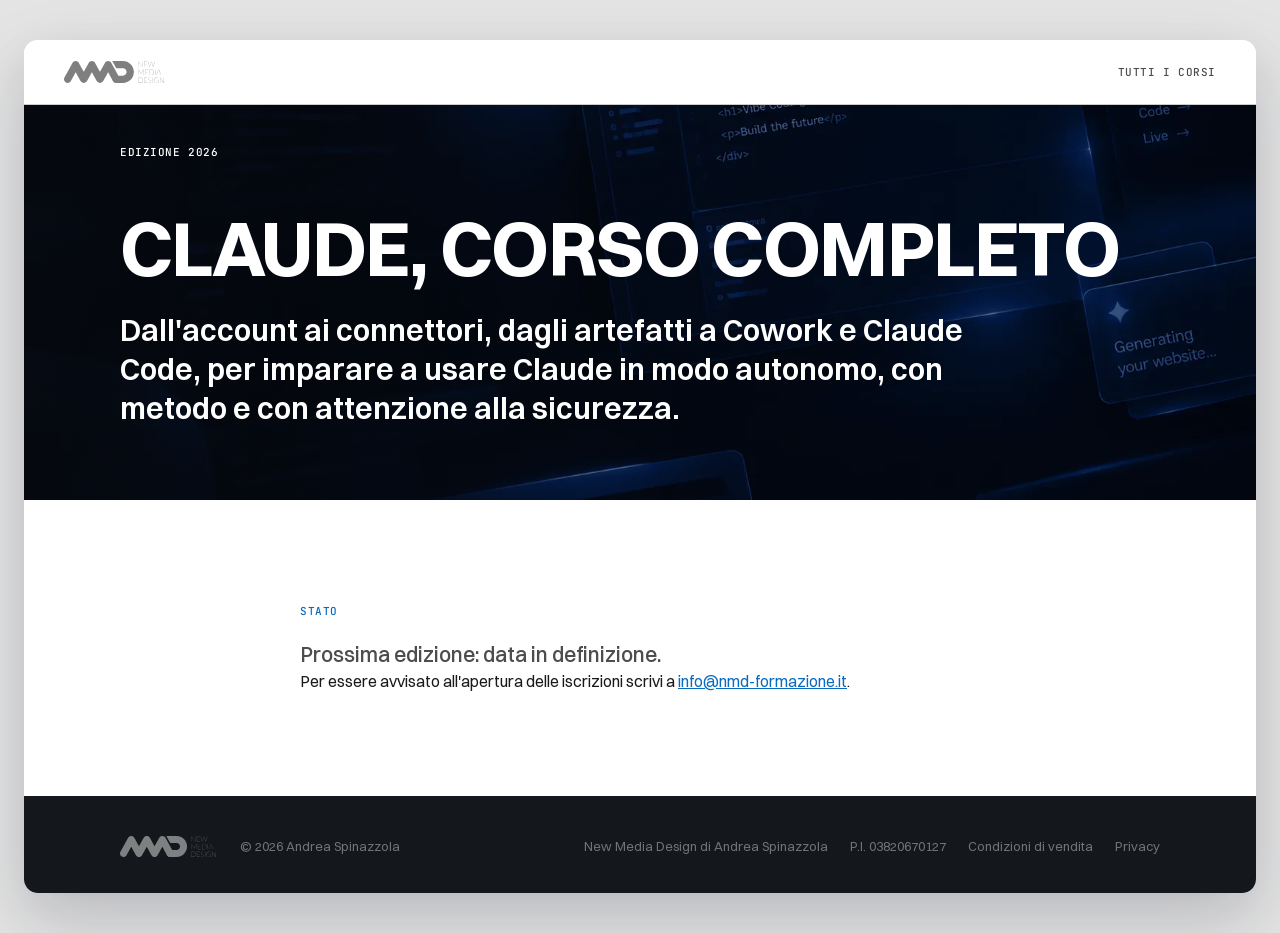
==== commit ad24b1e4: "Webinar, SEO e accessibilità, legali aggiornati, immagini per LinkedIn Pagina del webinar (15 ottobr" ====
--- a/claude/index.html
+++ b/claude/index.html
@@ -8,18 +8,21 @@
   <link rel="icon" href="../assets/ds/assets/logo/nmd-logo-positive.png">
   <script>document.documentElement.classList.add('js');</script>
   <link rel="stylesheet" href="../assets/css/v3.css">
+  <meta name="description" content="Claude, corso completo. Prossima edizione in definizione.">
+  <link rel="canonical" href="https://nmd-formazione.it/claude/">
 </head>
 <body class="frame">
+<a class="skip-link" href="#top">Vai al contenuto</a>
 <div class="sheet">
 
 <div class="bar">
   <div class="wrap bar-in">
-    <a href="../" class="bar-logo-link" aria-label="NMD · New Media Design"><img src="../assets/ds/assets/logo/nmd-black.svg" alt="New Media Design" class="bar-logo"></a>
+    <a href="../" class="bar-logo-link" aria-label="NMD · New Media Design"><img src="../assets/ds/assets/logo/nmd-black.svg" alt="New Media Design" class="bar-logo" width="291" height="63"></a>
     <nav class="bar-nav" aria-label="Navigazione"><a href="../">Tutti i corsi</a></nav>
   </div>
 </div>
 
-<main>
+<main id="top">
 <header class="band band--dark hero page-hero">
   <div class="hero-glow" aria-hidden="true"></div>
   <div class="wrap hero-grid">
@@ -43,7 +46,7 @@
   <div class="wrap">
     <div class="f3-bottom f3-bottom--solo">
       <div class="f3-left">
-        <a href="https://new-media-design.it" aria-label="NMD · New Media Design"><img src="../assets/ds/assets/logo/nmd-white.svg" alt="NMD · New Media Design" class="f3-logo"></a>
+        <a href="https://new-media-design.it" aria-label="NMD · New Media Design"><img src="../assets/ds/assets/logo/nmd-white.svg" alt="NMD · New Media Design" class="f3-logo" width="291" height="63"></a>
         <span class="f3-copy">© 2026 Andrea Spinazzola</span>
       </div>
       <p class="f3-legal">New Media Design di Andrea Spinazzola<span>P.I. 03820670127</span><a href="../condizioni.html">Condizioni di vendita</a><a href="../privacy.html">Privacy</a></p>
@@ -51,6 +54,7 @@
   </div>
 </footer>
 
+<button class="scroll-cue" type="button" aria-label="Scorri verso il basso" hidden><svg viewBox="0 0 24 24" width="20" height="20" fill="none" stroke="currentColor" stroke-width="2.6" stroke-linecap="round" stroke-linejoin="round" aria-hidden="true"><path d="M5 9l7 7 7-7"/></svg></button>
 </div>
 <script src="../assets/js/v3.js"></script>
 </body>
--- a/assets/css/v3.css
+++ b/assets/css/v3.css
@@ -87,14 +87,14 @@
 }
 
 /* ── Hero ── */
-.hero { padding: 88px 0 96px; position: relative; overflow: hidden; }
+.hero { padding: 40px 0 50px; position: relative; overflow: hidden; }
 /* Sfondo illustrato: web/assets/img/hero_bg_02.png. Un velo scuro a sinistra
    tiene leggibile il testo; se il file manca resta il nero di prima. */
 .hero {
   background-color: var(--band-dark);
   background-image:
     linear-gradient(90deg, rgba(10, 12, 16, 0.5) 0%, rgba(10, 12, 16, 0.14) 50%, rgba(10, 12, 16, 0) 100%),
-    url("../img/hero_bg_02.png");
+    url("../img/hero_bg_02.webp");
   background-size: cover; background-position: center right; background-repeat: no-repeat;
 }
 .hero-glow { opacity: 0.35; mix-blend-mode: screen; }
@@ -104,14 +104,14 @@
   animation: drift 22s ease-in-out infinite alternate; pointer-events: none;
 }
 @keyframes drift { to { transform: translate(260px, 120px) scale(1.15); } }
-.hero-grid { position: relative; display: grid; grid-template-columns: 1.35fr 0.65fr; gap: 72px; align-items: center; }
+.hero-grid { position: relative; display: grid; grid-template-columns: 1fr 360px; gap: 72px; align-items: center; }
 .hero-title {
   font-family: var(--font-display); font-weight: 700; text-transform: uppercase;
-  font-size: clamp(52px, 7.2vw, 100px); line-height: 0.8; letter-spacing: var(--tracking-title);
+  font-size: clamp(36px, 6vw, 80px); line-height: 0.8; letter-spacing: var(--tracking-title);
   color: var(--nmd-white); margin: 4px 0 32px;
 }
 .hero-title em { font-style: normal; color: var(--nmd-white); }
-.hero-title .line { display: block; overflow: hidden; padding: 0.06em 0 0.02em; }
+.hero-title .line { display: inline-block; vertical-align: top; overflow: hidden; padding: 0.06em 0 0.02em; }
 .hero-title .line-in { display: inline-block; }
 .hero-sub {
   font-family: var(--font-display); font-weight: 700; font-size: 30px; line-height: 1.2;
@@ -337,7 +337,7 @@
   body.frame { padding: 16px 10px; }
   .wrap { padding: 0 28px; }
   .band { padding: 72px 0; }
-  .hero { padding: 56px 0 64px; }
+  .hero { padding: 32px 0 40px; }
   .hero-grid, .split, .about, .two-col, .enroll { grid-template-columns: 1fr; gap: 40px; }
   .stats-grid { grid-template-columns: 1fr 1fr; row-gap: 36px; }
   .tiles { grid-template-columns: 1fr 1fr; }
@@ -462,7 +462,7 @@
 @media (max-width: 960px) { .stat:nth-child(odd) { padding-left: 20px; border-left: 0; } }
 
 /* ── Fascia numeri: filetti più sottili, più aria tra i gruppi ── */
-.stats { padding: 80px 0; }
+.stats { padding: 50px 0; }
 .stat, .stat:first-child { padding: 10px 44px; }
 .stat { border-left: 1px solid rgba(255, 255, 255, 0.45); }
 .stat:first-child { border-left: 0; }
@@ -691,7 +691,7 @@
 .band--tight { padding: 96px 0 88px; }
 .band--tight .section-label { margin-bottom: 20px; }
 .band--tight .headline { margin-bottom: 14px; }
-.caption { font-size: 16px; line-height: 1.6; color: var(--nmd-grey-700); max-width: 640px; margin-bottom: 44px; }
+.caption { font-size: 16px; line-height: 1.6; color: var(--nmd-grey-700); max-width: none; margin-bottom: 44px; }
 .client img { filter: brightness(0); opacity: 0.72; transition: opacity 0.3s ease, transform 0.3s ease; }
 .client:hover img { filter: brightness(0); opacity: 1; transform: scale(1.06); }
 
@@ -865,6 +865,102 @@
 .acc-note { padding: 0 0 32px 120px; max-width: 860px; font-size: 15px; line-height: 1.5; color: var(--on-dark); }
 @media (max-width: 720px) { .acc-note { padding-left: 0; } }
 
+/* Hero: firma allineata in basso, a filo con la scheda prezzo */
+.hero-grid { align-items: stretch; }
+.hero-main { display: flex; flex-direction: column; }
+.hero-main .hero-who { margin-top: auto; padding-top: 48px; }
+
+/* Hero: l'etichetta resta in alto; il titolo parte in linea con la cifra del prezzo (cima delle lettere a filo con la cima del 199) */
+.hero-main > .hero-title { margin-top: 39px; }
+
+/* ── Finestra «Corsi»: schede ── */
+.lmodal-card--wide { max-width: 900px; }
+.courses-intro { color: var(--nmd-grey-700); margin: -6px 0 28px; max-width: 640px; }
+.courses-grid { display: grid; grid-template-columns: 1fr 1fr; gap: 20px; }
+.ccard { display: flex; flex-direction: column; background: var(--nmd-grey-100); border-radius: 12px; padding: 26px 26px 24px; transition: transform 0.25s var(--ease-out), box-shadow 0.25s ease; }
+.ccard:hover { transform: translateY(-3px); box-shadow: var(--shadow-card-hover); }
+.ccard-stato { font-family: var(--font-mono); font-size: 11px; letter-spacing: var(--tracking-mono-label); text-transform: uppercase; color: var(--accent); margin-bottom: 10px; }
+.ccard h3 { font-size: 21px; line-height: 1.2; color: var(--nmd-black-900); margin-bottom: 8px; }
+.ccard-sub { font-size: 15px; line-height: 1.5; color: var(--nmd-grey-700); }
+.ccard-meta { list-style: none; margin-top: 16px; font-size: 14px; color: var(--nmd-grey-700); }
+.ccard-meta li { display: flex; gap: 14px; padding: 4px 0; }
+.ccard-meta span { min-width: 92px; font-family: var(--font-mono); font-size: 11px; letter-spacing: var(--tracking-mono-label); text-transform: uppercase; color: var(--nmd-grey-700); opacity: 0.7; padding-top: 2px; }
+.ccard-btn { align-self: flex-start; margin-top: auto; padding-top: 22px; background: none; border: 0; cursor: pointer; font: inherit; font-weight: 700; font-size: 14px; color: var(--accent); text-decoration: none; }
+.ccard-btn:hover { text-decoration: underline; text-underline-offset: 4px; }
+@media (max-width: 720px) { .courses-grid { grid-template-columns: 1fr; } .ccard { padding: 22px 20px; } }
+
+/* ── Finestra «Corsi»: più contrasto e pulsanti evidenti ── */
+.ccard h3 { color: var(--accent); }
+.ccard-btn { display: inline-block; align-self: center; margin-top: auto; padding: 12px 22px; border-radius: 10px; background: var(--accent); color: var(--nmd-white); font-family: var(--font-mono); font-weight: 700; font-size: 12px; letter-spacing: var(--tracking-mono-label); text-transform: uppercase; transition: transform 0.2s var(--ease-out), box-shadow 0.2s ease, background 0.2s ease; }
+.ccard-btn:hover { text-decoration: none; transform: translateY(-2px); box-shadow: 0 8px 18px rgba(10, 106, 191, 0.35); }
+.ccard .ccard-meta { margin-bottom: 20px; }
+.ccard-sub { margin-bottom: 4px; }
+.ccard--hot { box-shadow: inset 0 0 0 2px var(--accent); }
+.ccard--hot:hover { box-shadow: inset 0 0 0 2px var(--accent), var(--shadow-card-hover); }
+.ccard-desc { font-size: 14px; line-height: 1.5; color: var(--nmd-grey-700); margin-top: 12px; }
+
+/* ── Finestra «Corsi»: versione compatta, tutto visibile senza scorrere ── */
+.lmodal-card--wide { max-width: 1040px; padding: 40px 44px 36px; }
+.lmodal-card--wide .headline { font-size: 28px; margin-bottom: 12px; }
+.lmodal-card--wide .courses-intro { font-size: 14px; margin: 0 0 22px; max-width: 560px; }
+.courses-grid { grid-template-columns: repeat(3, 1fr); gap: 14px; }
+.ccard { padding: 18px 18px 16px; }
+.ccard-stato { font-size: 10px; margin-bottom: 7px; }
+.ccard h3 { font-size: 17px; margin-bottom: 5px; }
+.ccard-sub { font-size: 13px; line-height: 1.4; }
+.ccard-desc { font-size: 12.5px; line-height: 1.45; margin-top: 8px; }
+.ccard-meta { margin: 10px 0 14px; font-size: 12.5px; }
+.ccard .ccard-meta { margin-bottom: 14px; }
+.ccard-meta li { padding: 2px 0; gap: 10px; }
+.ccard-meta span { min-width: 78px; font-size: 10px; }
+.ccard-btn { padding: 9px 16px; font-size: 11px; }
+@media (max-width: 960px) { .courses-grid { grid-template-columns: 1fr 1fr; } }
+@media (max-width: 720px) { .courses-grid { grid-template-columns: 1fr; } .lmodal-card--wide { padding: 52px 20px 28px; } }
+
+/* ── Finestre sovrapposte: il pulsante di chiusura è solo una X (regola valida per tutte) ── */
+.lmodal-close, .co-close {
+  display: inline-flex; align-items: center; justify-content: center;
+  width: 36px; height: 36px; padding: 0; font-size: 22px; line-height: 1; letter-spacing: 0; text-transform: none;
+}
+
+/* Pulsanti di call to action: senza freccia, ovunque */
+.cta-btn .arrow { display: none; }
+
+/* ── Iscrizione: icone e testi dei passi allineati alle icone delle schede sotto (separatori invariati) ── */
+.stepsx li { padding-left: 32px; }
+.groupbox { padding-left: 32px; }
+@media (max-width: 720px) { .stepsx li { padding-left: 24px; } .groupbox { padding-left: 24px; } .guarantee { padding-left: 24px; } }
+
+/* ── Elenchi puntati: interlinea standard (non aumentata) ── */
+.legal-list li { line-height: 1.5; }
+.legal-list li + li { margin-top: 12px; }
+.lmodal-card .legal-list li + li { margin-top: 10px; }
+.legal-list li::before { top: 10px; }
+
+/* Fascia numeri: spaziatura tra le lettere ridotta, le didascalie stanno su una riga */
+.stat span:not(.ic) { letter-spacing: 0.01em; max-width: none; }
+
+/* ── Indicatore di scorrimento ── */
+.scroll-cue { position: fixed; left: 50%; bottom: 22px; z-index: 50; width: 44px; height: 44px; margin-left: -22px; border-radius: 50%; border: 0; cursor: pointer; background: var(--nmd-white); color: var(--accent); display: flex; align-items: center; justify-content: center; box-shadow: 0 6px 20px rgba(0, 0, 0, 0.35); opacity: 0; transition: opacity 0.9s ease, box-shadow 0.2s ease; }
+.scroll-cue[hidden] { display: none; }
+.scroll-cue.show { opacity: 1; }
+.scroll-cue svg { animation: cue-bob 2.4s linear infinite; }
+.scroll-cue:hover { box-shadow: 0 8px 26px rgba(0, 0, 0, 0.45); }
+@keyframes cue-bob { 0% { transform: translateY(-9px); opacity: 0; animation-timing-function: cubic-bezier(0.16, 1, 0.3, 1); } 42% { transform: translateY(4px); opacity: 1; } 68% { transform: translateY(4px); opacity: 1; animation-timing-function: ease-in; } 88% { transform: translateY(4px); opacity: 0; } 100% { transform: translateY(-9px); opacity: 0; } }
+@media (prefers-reduced-motion: reduce) { .scroll-cue svg { animation: none; } }
+@media (max-width: 720px) { .scroll-cue { width: 38px; height: 38px; margin-left: -19px; bottom: 14px; } }
+
+/* ── Come funziona: data su due righe, calendario sotto la griglia ── */
+.fcell p .sub { display: block; margin-top: 6px; font-size: 14px; font-weight: 400; color: var(--nmd-grey-700); opacity: 0.85; }
+.cal-row { display: flex; justify-content: center; margin-top: 8px; }
+.cal-row .cal { margin-top: 18px; }
+
+/* Come funziona: blocco calendario piu in basso, con piu aria sotto la griglia */
+.cal-row { margin-top: 25px; }
+
+/* Hero: alone blu attorno al blocco prezzo, stessa morbidezza dell ombra del blocco in fondo */
+.hero .price-box { box-shadow: 0 34px 80px -12px rgba(10, 106, 191, 0.78), 0 0 90px rgba(10, 106, 191, 0.42); }
+
 /* ── Pagine del sito (home, corsi, grazie) ── */
 .course-list { list-style: none; border-top: 1px solid var(--nmd-grey-200); }
 .course-list li { display: grid; grid-template-columns: 1fr 1.2fr; gap: 24px; padding: 22px 0; border-bottom: 1px solid var(--nmd-grey-200); align-items: baseline; }
@@ -874,5 +970,38 @@
 .contact-lines { list-style: none; }
 .contact-lines li { display: flex; gap: 24px; padding: 8px 0; color: var(--nmd-grey-700); }
 .contact-lines span { min-width: 90px; font-family: var(--font-mono); font-size: 12px; letter-spacing: .08em; text-transform: uppercase; }
-.page-hero { padding-bottom: 96px; }
+.page-hero { padding-bottom: 50px; }
+.skip-link { position: absolute; left: -9999px; top: 8px; z-index: 3000; background: var(--nmd-white); color: var(--accent); padding: 10px 16px; border-radius: 8px; font-weight: 700; }
+.skip-link:focus { left: 16px; box-shadow: 0 6px 20px rgba(0, 0, 0, 0.3); }
+:where(img[width][height]) { height: auto; }
+.page-hero .hero-grid { grid-template-columns: 1fr; }
+.page-hero .hero-sub { font-weight: 600; letter-spacing: 0; line-height: 1.3; max-width: 880px; }
 @media (max-width: 720px) { .course-list li { grid-template-columns: 1fr; gap: 6px; } }
+
+/* webinar */
+.page-hero.wb-hero { padding-bottom: 40px; }
+.wb-band { padding: 56px 0; }
+.wb-grid { display: grid; grid-template-columns: 1.05fr 0.95fr; gap: 56px; align-items: start; }
+.wb-text p { font-size: 16px; line-height: 1.6; color: var(--nmd-grey-700); }
+.wb-text p + p { margin-top: 14px; }
+.wb-note { display: flex; align-items: flex-start; gap: 20px; margin-top: 28px; padding-top: 22px; border-top: 1px solid var(--border); }
+.wb-note-ic { flex: none; color: var(--accent); line-height: 0; margin-top: 3px; }
+.wb-note-ic svg { width: 30px; height: 30px; }
+.wb-note p { font-size: 14px; line-height: 1.6; color: var(--nmd-grey-700); }
+.wb-card { background: var(--nmd-grey-100); border-radius: 12px; padding: 32px 32px 30px; }
+.wb-card-title { font-family: var(--font-display); font-weight: 700; text-transform: uppercase; font-size: 26px; line-height: 1.05; letter-spacing: var(--tracking-title); color: var(--nmd-black-900); margin-bottom: 20px; }
+.wb-card-title em { font-style: normal; color: var(--accent); }
+.wb-course { padding: 56px 0; }
+.wb-course-in { display: grid; grid-template-columns: 1.4fr 0.6fr; gap: 56px; align-items: center; }
+.wb-course .headline { font-size: 32px; margin-bottom: 16px; color: var(--nmd-white); }
+.wb-hero-link a { display: inline-block; margin-top: 22px; padding: 12px 22px; border: 1px solid var(--nmd-white); border-radius: 12px; color: var(--nmd-white); font-family: var(--font-mono); font-weight: 700; font-size: 12px; letter-spacing: var(--tracking-mono-label); text-transform: uppercase; text-decoration: none; transition: background 0.2s ease, color 0.2s ease; }
+.wb-hero-link a:hover { background: var(--nmd-white); color: var(--accent); }
+.wb-course .headline em { color: var(--nmd-white); }
+.wb-course-text { color: var(--nmd-white); max-width: 620px; line-height: 1.6; }
+.wb-course-side { text-align: center; }
+.wb-price { font-family: var(--font-mono); font-weight: 800; font-size: 64px; line-height: 1; color: var(--nmd-white); }
+.wb-price span { font-size: 26px; margin-left: 4px; }
+.wb-price-sub { margin-top: 6px; font-size: 14px; color: var(--nmd-white); }
+.wb-course-btn { display: inline-block; margin-top: 18px; padding: 14px 28px; border-radius: 12px; background: var(--nmd-white); color: var(--accent); font-family: var(--font-mono); font-weight: 700; font-size: 13px; letter-spacing: var(--tracking-mono-label); text-transform: uppercase; text-decoration: none; transition: transform 0.2s var(--ease-out), box-shadow 0.2s ease; }
+.wb-course-btn:hover { transform: translateY(-2px); box-shadow: 0 10px 22px rgba(0, 0, 0, 0.28); }
+@media (max-width: 860px) { .wb-grid, .wb-course-in { grid-template-columns: 1fr; gap: 32px; } .wb-card { padding: 24px 20px; } }
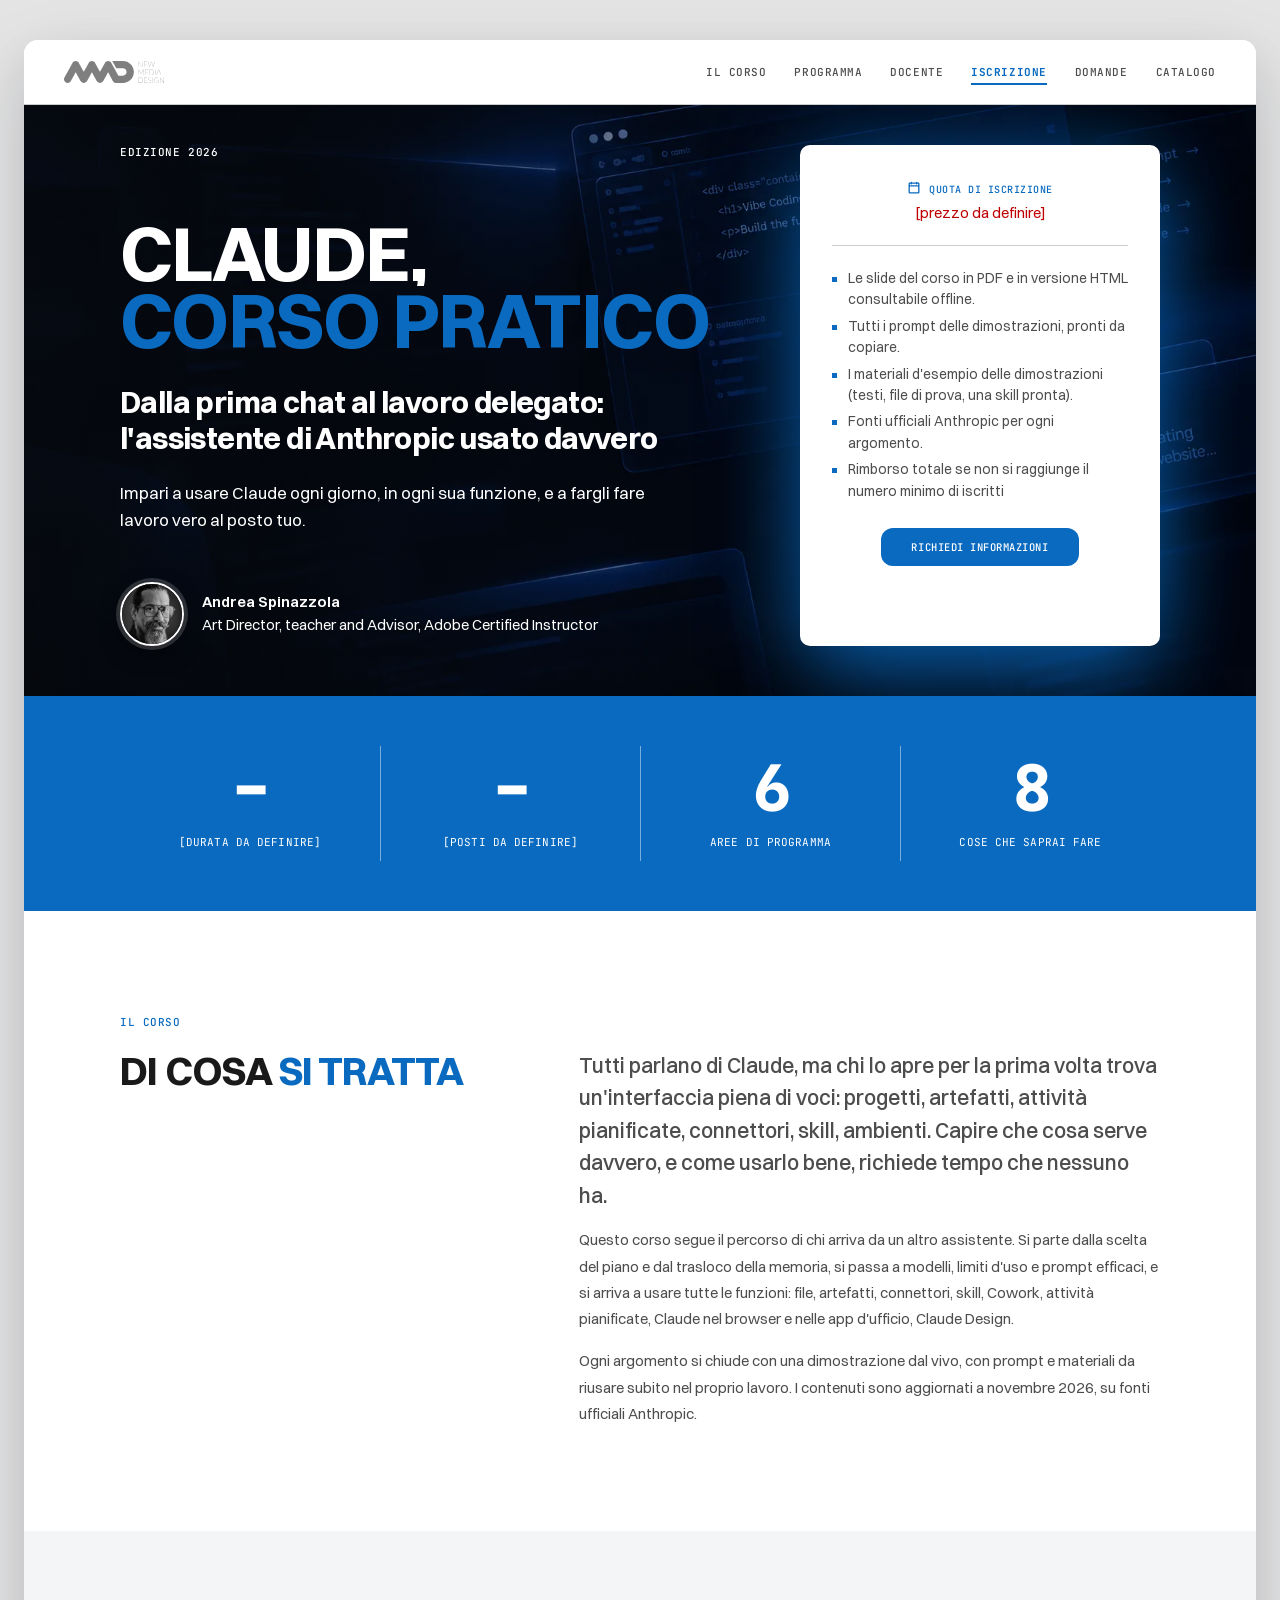
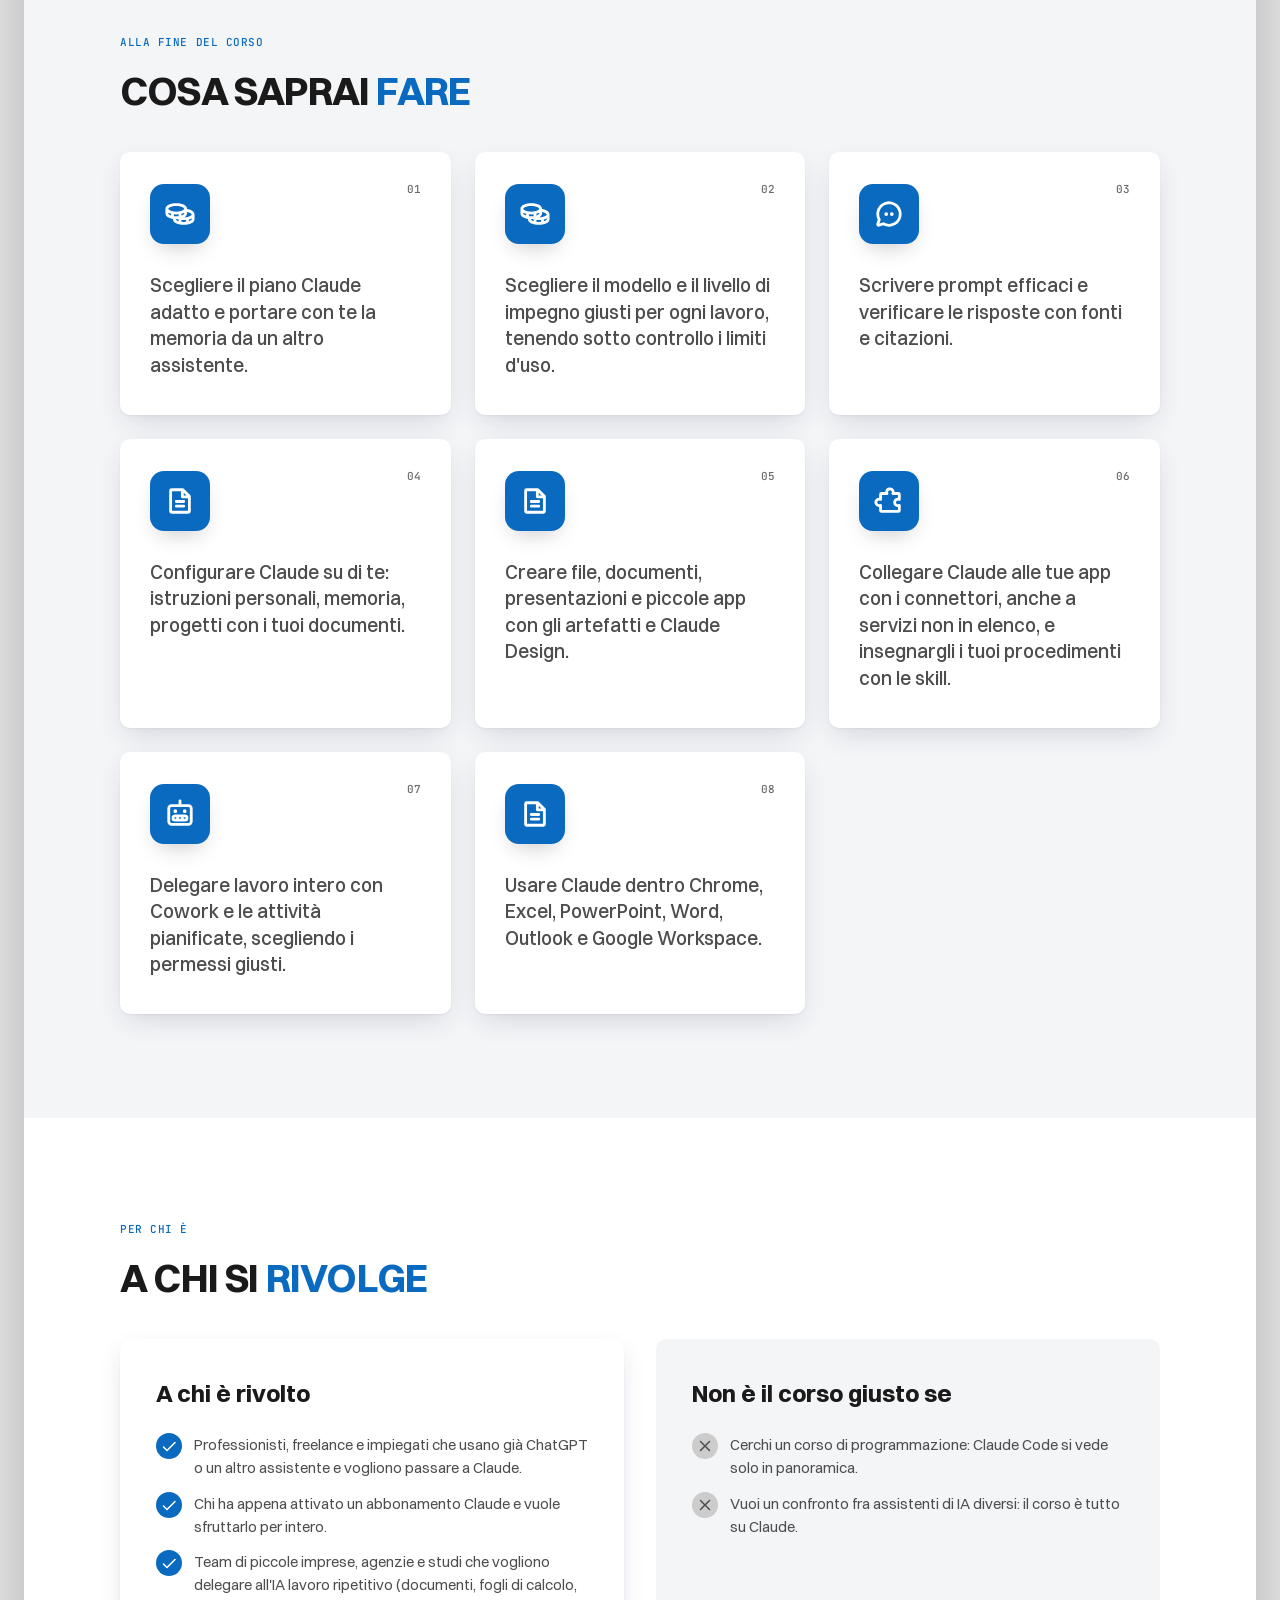
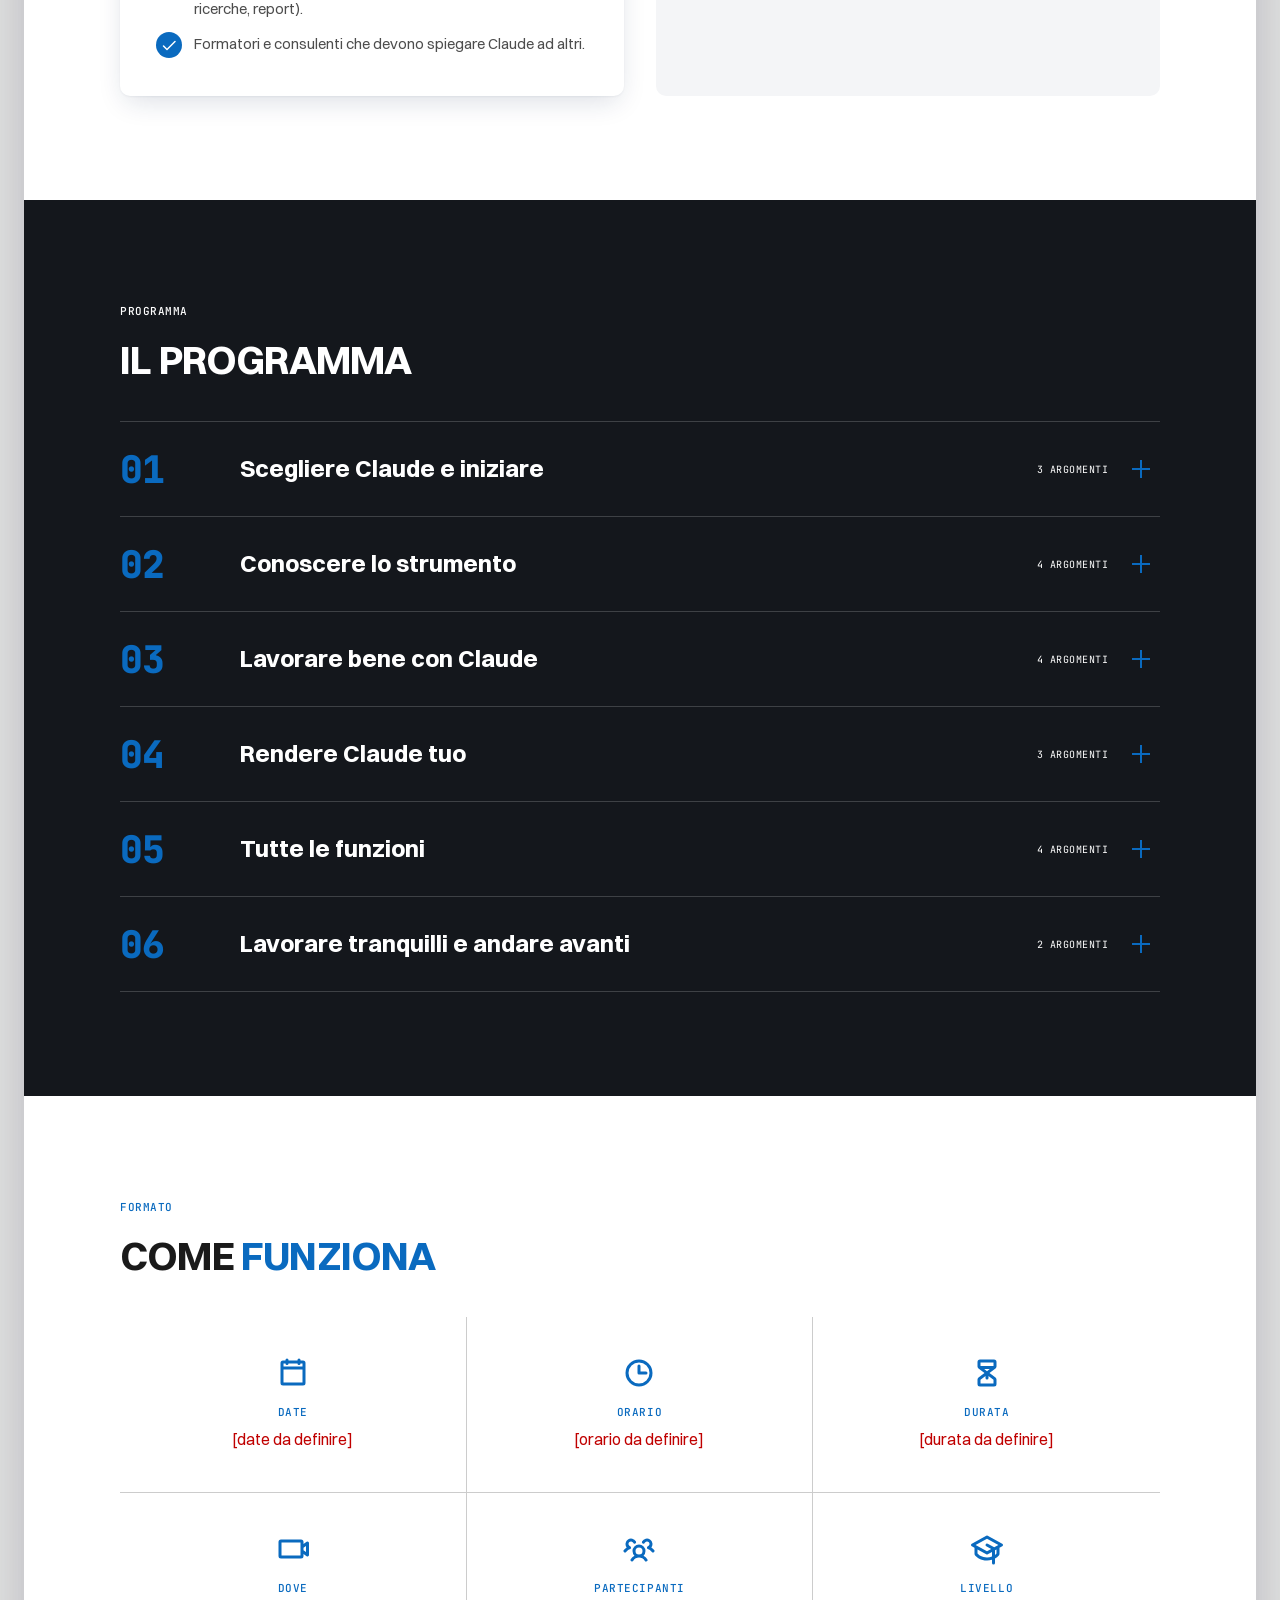
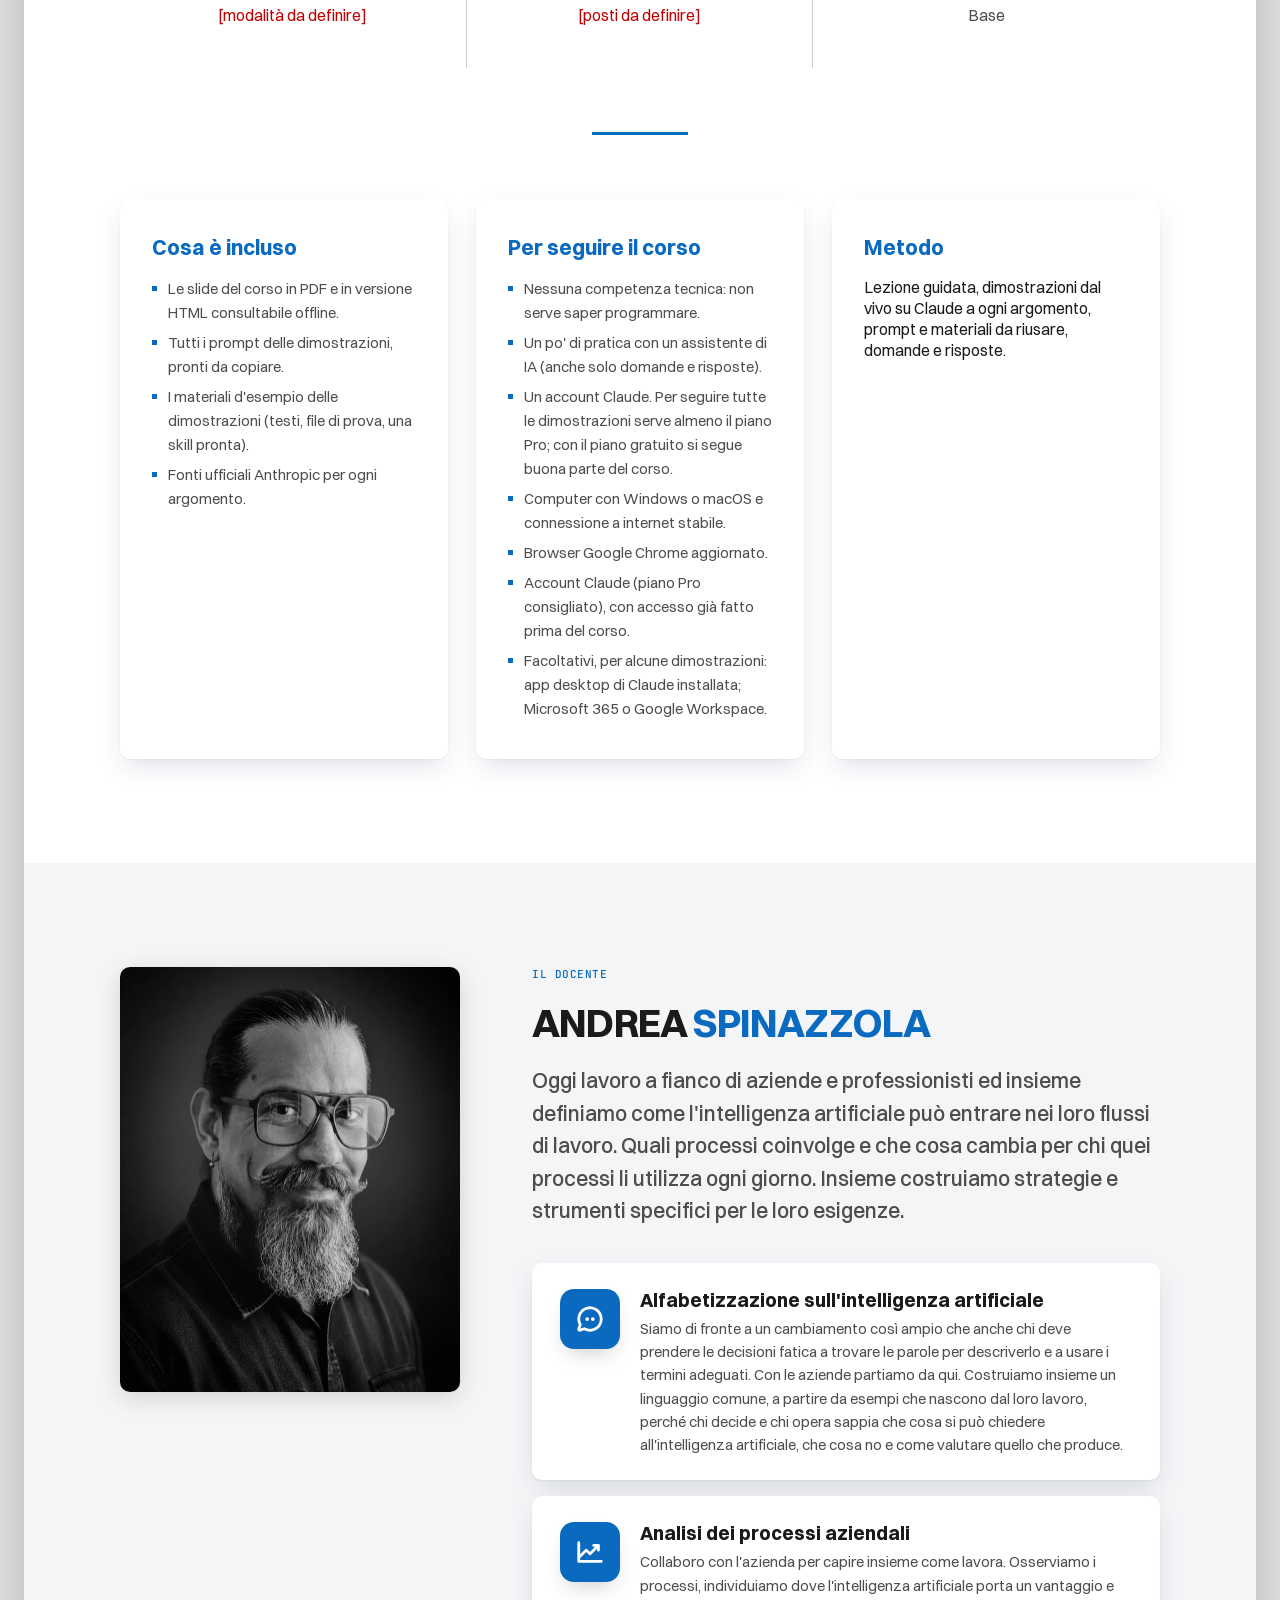
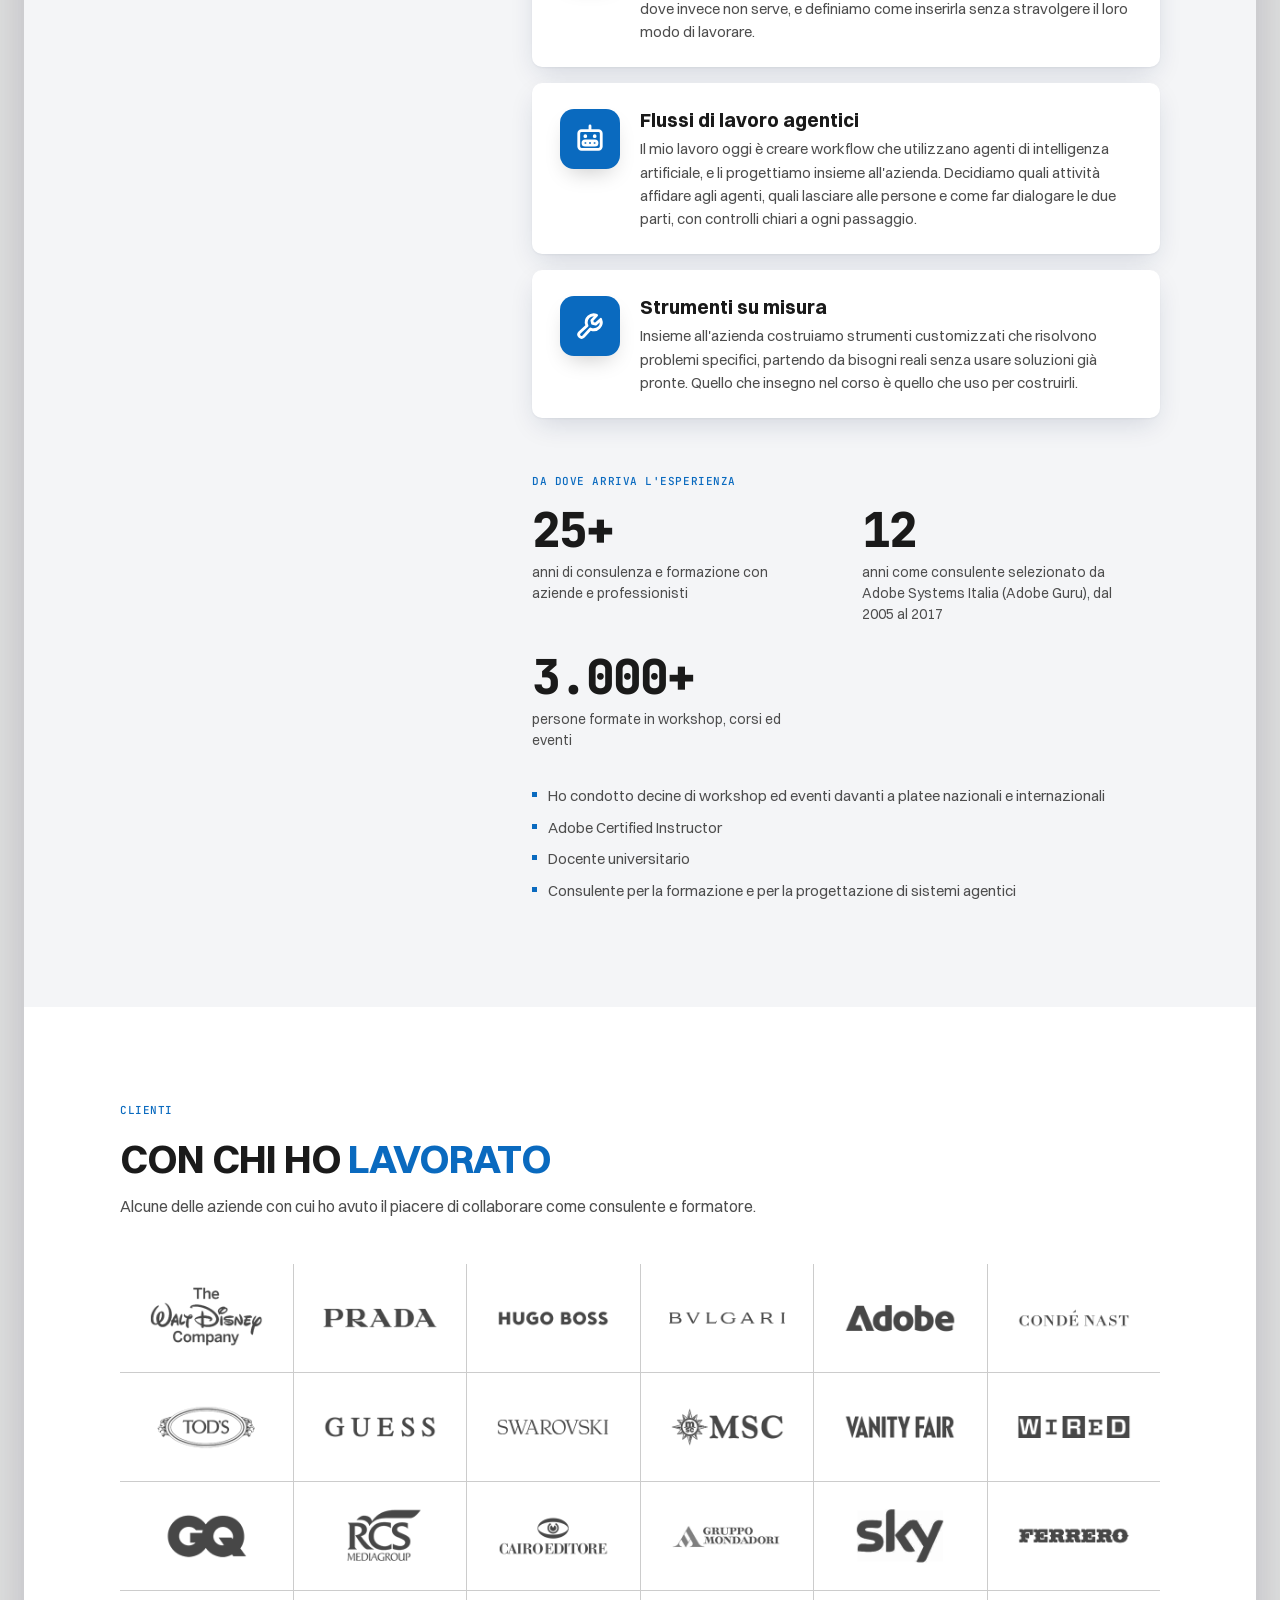
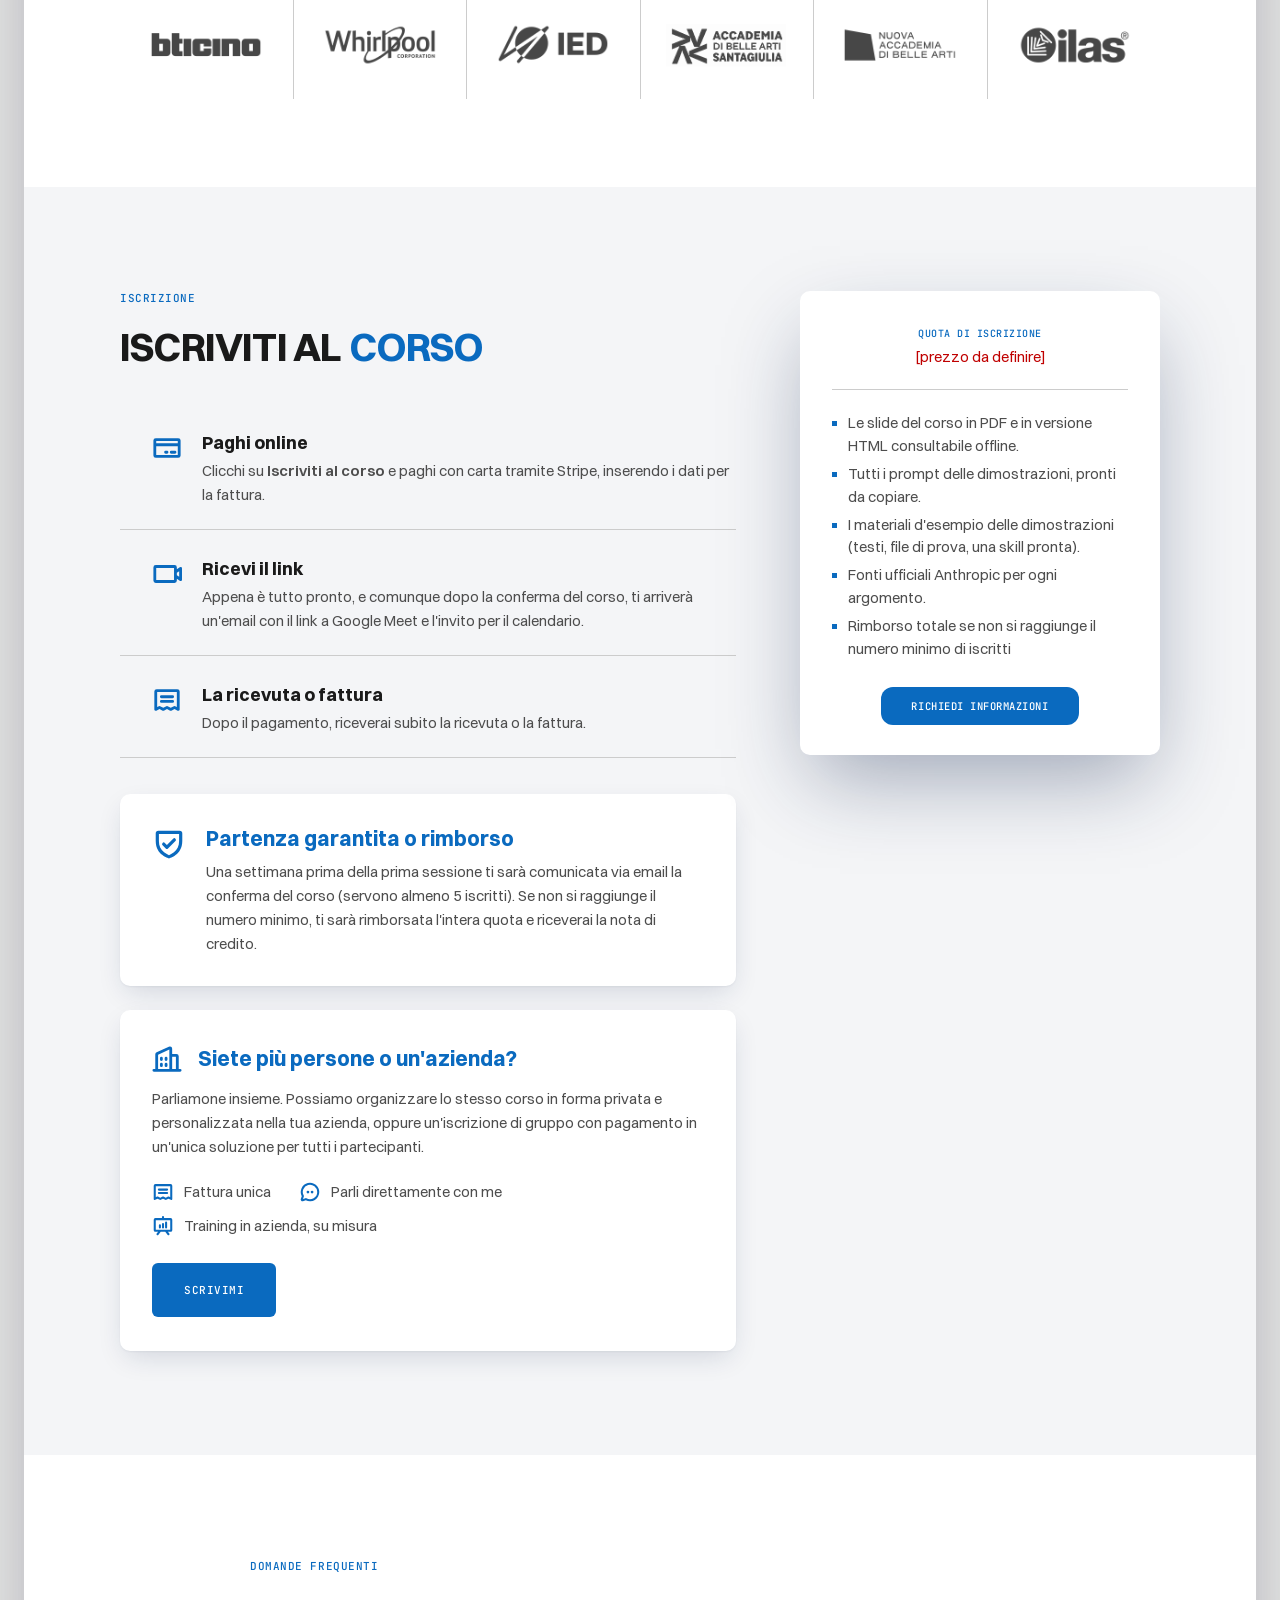
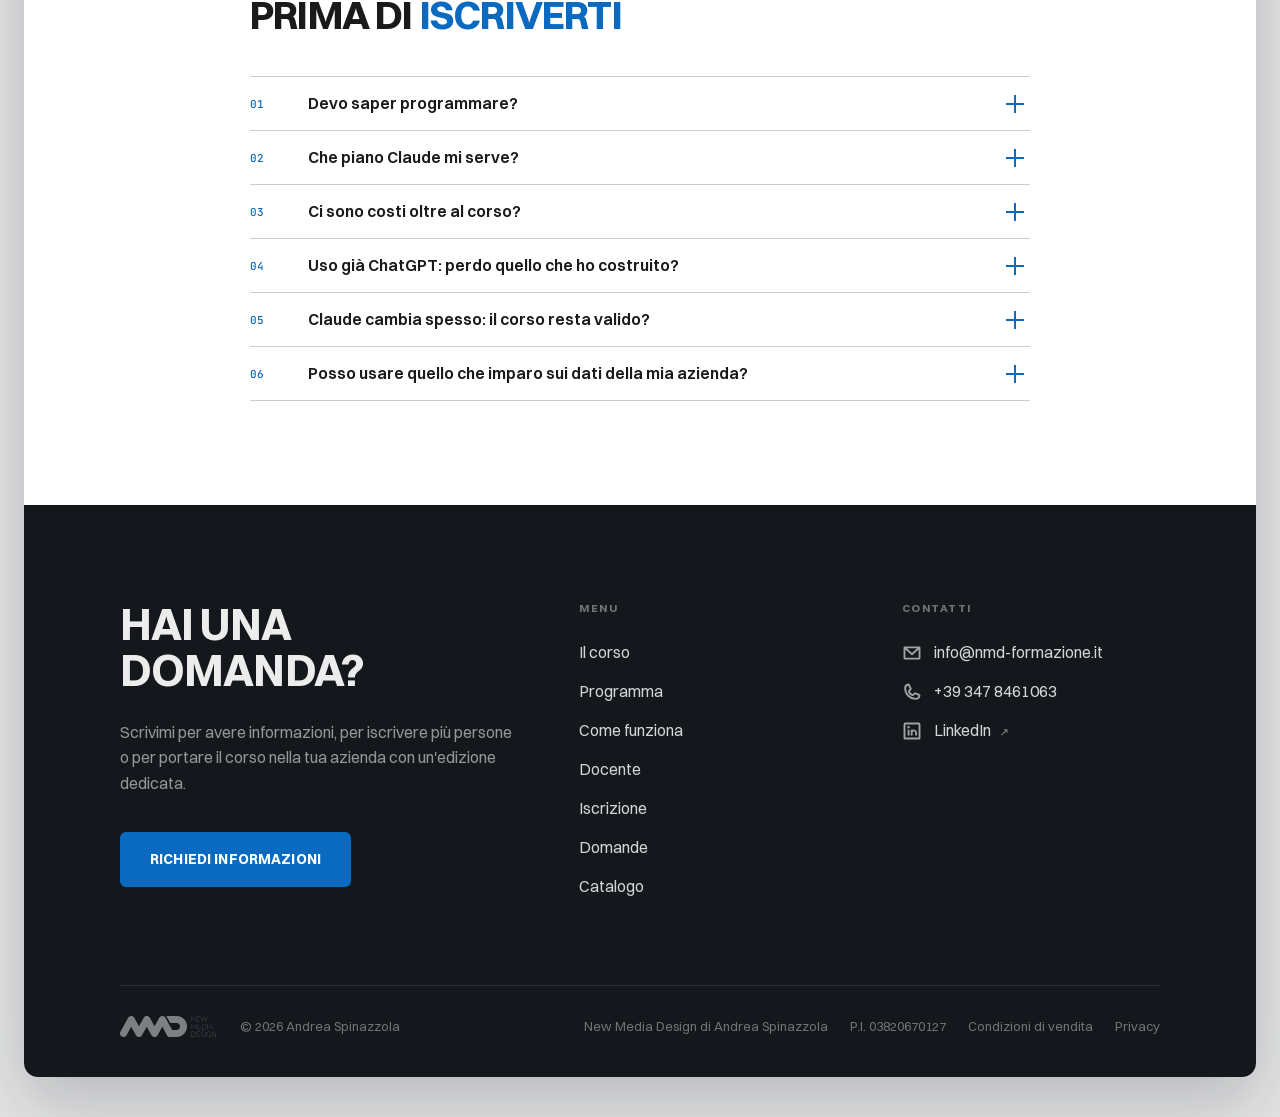
==== commit 9b53055a: "Sito: pagina del corso Claude generata da course.json, video, font, registro del 15 ottobre Co-Autho" ====
--- a/claude/index.html
+++ b/claude/index.html
@@ -3,59 +3,414 @@
 <head>
   <meta charset="utf-8">
   <meta name="viewport" content="width=device-width, initial-scale=1">
-  <title>Claude, corso completo · NMD Formazione</title>
+  <title>Claude, corso pratico: dalla prima chat al lavoro delegato</title>
   <meta name="robots" content="noindex">
-  <link rel="icon" href="../assets/ds/assets/logo/nmd-logo-positive.png">
+  <link rel="icon" href="../assets/img/favicon.svg" type="image/svg+xml"><link rel="icon" href="../assets/img/favicon-32.png" sizes="32x32"><link rel="apple-touch-icon" href="../assets/img/apple-touch-icon.png">
   <script>document.documentElement.classList.add('js');</script>
-  <link rel="stylesheet" href="../assets/css/v3.css">
-  <meta name="description" content="Claude, corso completo. Prossima edizione in definizione.">
+  <link rel="stylesheet" href="../assets/css/v3.css?v=c6df8b6c">
+  <meta name="description" content="Impara a usare Claude in ogni funzione: piani, prompt, memoria, progetti, connettori, skill, Cowork e Claude Design, con dimostrazioni dal vivo.">
   <link rel="canonical" href="https://nmd-formazione.it/claude/">
+  <meta property="og:type" content="website">
+  <meta property="og:locale" content="it_IT">
+  <meta property="og:site_name" content="NMD Formazione">
+  <meta property="og:title" content="Claude, corso pratico: dalla prima chat al lavoro delegato">
+  <meta property="og:description" content="Impara a usare Claude in ogni funzione: piani, prompt, memoria, progetti, connettori, skill, Cowork e Claude Design, con dimostrazioni dal vivo.">
+  <meta property="og:url" content="https://nmd-formazione.it/claude/">
+  <script type="application/ld+json">{"@context": "https://schema.org", "@type": "Course", "name": "Claude, corso pratico: dalla prima chat al lavoro delegato", "description": "Impara a usare Claude in ogni funzione: piani, prompt, memoria, progetti, connettori, skill, Cowork e Claude Design, con dimostrazioni dal vivo.", "inLanguage": "it", "keywords": "Claude, Anthropic, corso Claude, intelligenza artificiale, prompt, Claude Cowork, Claude Design, connettori MCP, skill, produttività", "teaches": "Claude, Anthropic, corso Claude, intelligenza artificiale, prompt, Claude Cowork, Claude Design, connettori MCP, skill, produttività", "about": "Intelligenza artificiale · Produttività", "educationalLevel": "Base", "coursePrerequisites": "Nessuna competenza tecnica: non serve saper programmare. Un po' di pratica con un assistente di IA (anche solo domande e risposte). Un account Claude. Per seguire tutte le dimostrazioni serve almeno il piano Pro; con il piano gratuito si segue buona parte del corso."}</script>
 </head>
 <body class="frame">
 <a class="skip-link" href="#top">Vai al contenuto</a>
+
 <div class="sheet">
-
+<div class="progress" aria-hidden="true"></div>
+
+<!-- ═══ BARRA: solo logo (grigio 50%) e voci di menu ═══ -->
 <div class="bar">
   <div class="wrap bar-in">
-    <a href="../" class="bar-logo-link" aria-label="NMD · New Media Design"><img src="../assets/ds/assets/logo/nmd-black.svg" alt="New Media Design" class="bar-logo" width="291" height="63"></a>
-    <nav class="bar-nav" aria-label="Navigazione"><a href="../">Tutti i corsi</a></nav>
+    <a href="#top" class="bar-logo-link" aria-label="NMD · New Media Design"><img src="../assets/ds/assets/logo/nmd-black.svg" alt="New Media Design" class="bar-logo" width="291" height="63"></a>
+    <nav class="bar-nav" aria-label="Sezioni della pagina">
+      <a href="#corso">Il corso</a>
+      <a href="#programma">Programma</a>
+      <a href="#docente">Docente</a>
+      <a href="#iscrizione">Iscrizione</a>
+      <a href="#domande">Domande</a>
+      <a href="#corsi" data-open-modal="corsi">Catalogo</a>
+    </nav>
   </div>
 </div>
 
 <main id="top">
-<header class="band band--dark hero page-hero">
+
+<!-- ═══ 1 · HERO (scuro): corso, obiettivo, prezzo ═══ -->
+<header class="band band--dark hero">
   <div class="hero-glow" aria-hidden="true"></div>
   <div class="wrap hero-grid">
     <div class="hero-main">
       <p class="section-label hero-in" style="--d:0ms">Edizione 2026</p>
-      <h1 class="hero-title">Claude, corso completo</h1>
-      <p class="hero-sub hero-in" style="--d:300ms">Dall'account ai connettori, dagli artefatti a Cowork e Claude Code, per imparare a usare Claude in modo autonomo, con metodo e con attenzione alla sicurezza.</p>
-    </div>
+      <h1 class="hero-title"><span class="line"><span class="line-in" style="--d:80ms">Claude,</span></span> <span class="line"><em class="line-in" style="--d:200ms">corso pratico</em></span></h1>
+      <p class="hero-sub hero-in" style="--d:300ms">Dalla prima chat al lavoro delegato: l'assistente di Anthropic usato davvero</p>
+      <p class="hero-promise hero-in" style="--d:400ms">Impari a usare Claude ogni giorno, in ogni sua funzione, e a fargli fare lavoro vero al posto tuo.</p>
+      <div class="hero-who hero-in" style="--d:520ms">
+        <img src="../assets/img/as_portrait_hero.webp" alt="Andrea Spinazzola">
+        <p><strong>Andrea Spinazzola</strong><br>Art Director, teacher and Advisor, Adobe Certified Instructor</p>
+      </div>
+    </div>
+
+    <aside class="price-box hero-in" style="--d:300ms">
+      <p class="price-label"><span class="ic" aria-hidden="true"><svg xmlns="http://www.w3.org/2000/svg" viewBox="0 0 256 256" fill="currentColor"><path d="M208,28H188V24a12,12,0,0,0-24,0v4H92V24a12,12,0,0,0-24,0v4H48A20,20,0,0,0,28,48V208a20,20,0,0,0,20,20H208a20,20,0,0,0,20-20V48A20,20,0,0,0,208,28ZM68,52a12,12,0,0,0,24,0h72a12,12,0,0,0,24,0h16V76H52V52ZM52,204V100H204V204Z"/></svg></span>Quota di iscrizione</p>
+      <p class="price-sub"><span class="placeholder-note">[prezzo da definire]</span></p>
+      
+      <ul class="squares"><li>Le slide del corso in PDF e in versione HTML consultabile offline.</li><li>Tutti i prompt delle dimostrazioni, pronti da copiare.</li><li>I materiali d'esempio delle dimostrazioni (testi, file di prova, una skill pronta).</li><li>Fonti ufficiali Anthropic per ogni argomento.</li><li>Rimborso totale se non si raggiunge il numero minimo di iscritti</li></ul>
+      <button class="cta-btn block js-open-contact" type="button" data-motivo="Interesse per il corso Claude"><span class="label">Richiedi informazioni</span><span class="arrow">&#8599;</span></button>
+      
+    </aside>
   </div>
 </header>
+
+<section class="band band--blue stats">
+  <div class="wrap stats-grid" data-stagger>
+    <div class="stat"><b>&ndash;</b><span><span class="placeholder-note">[durata da definire]</span></span></div>
+    <div class="stat"><b>&ndash;</b><span><span class="placeholder-note">[posti da definire]</span></span></div>
+    <div class="stat"><b data-count="6">6</b><span>aree di programma</span></div>
+    <div class="stat"><b data-count="8">8</b><span>cose che saprai fare</span></div>
+  </div>
+</section>
+
+<section class="band" id="corso">
+  <div class="wrap split">
+    <div data-reveal>
+      <p class="section-label">Il corso</p>
+      <h2 class="headline">Di cosa <em>si tratta</em></h2>
+    </div>
+    <div class="text" data-stagger>
+      <p class="lead">Tutti parlano di Claude, ma chi lo apre per la prima volta trova un'interfaccia piena di voci: progetti, artefatti, attività pianificate, connettori, skill, ambienti. Capire che cosa serve davvero, e come usarlo bene, richiede tempo che nessuno ha.</p><p>Questo corso segue il percorso di chi arriva da un altro assistente. Si parte dalla scelta del piano e dal trasloco della memoria, si passa a modelli, limiti d'uso e prompt efficaci, e si arriva a usare tutte le funzioni: file, artefatti, connettori, skill, Cowork, attività pianificate, Claude nel browser e nelle app d'ufficio, Claude Design.</p><p>Ogni argomento si chiude con una dimostrazione dal vivo, con prompt e materiali da riusare subito nel proprio lavoro. I contenuti sono aggiornati a novembre 2026, su fonti ufficiali Anthropic.</p>
+    </div>
+  </div>
+</section>
+
+<section class="band band--grey">
+  <div class="wrap">
+    <div data-reveal>
+      <p class="section-label">Alla fine del corso</p>
+      <h2 class="headline">Cosa saprai <em>fare</em></h2>
+    </div>
+    <div class="tiles" data-stagger><div class="tile"><span class="ic" aria-hidden="true"><svg xmlns="http://www.w3.org/2000/svg" viewBox="0 0 256 256" fill="currentColor"><path d="M188,86.11V84c0-14.62-10.83-27.55-30.51-36.4C140.87,40.12,119,36,96,36S51.13,40.12,34.51,47.6C14.83,56.45,4,69.38,4,84v40c0,14.62,10.83,27.55,30.51,36.4A131.67,131.67,0,0,0,68,169.88V172c0,14.62,10.83,27.55,30.51,36.4C115.13,215.88,137,220,160,220s44.87-4.12,61.49-11.6C241.17,199.55,252,186.62,252,172V132C252,109.86,226.71,92.08,188,86.11ZM228,132c0,7.75-21.77,22.48-61.81,23.88C180.33,147.4,188,136.3,188,124V110.44C213.88,115.15,228,125.48,228,132ZM107.37,147.63c-3.63.24-7.42.37-11.37.37-5.08,0-9.89-.22-14.43-.61a10.94,10.94,0,0,0-1.14-.09c-1.51-.14-3-.3-4.43-.48V130.93A187,187,0,0,0,96,132a187,187,0,0,0,20-1.07v15.89c-2.49.3-5.07.56-7.75.75C108,147.58,107.66,147.6,107.37,147.63ZM164,117.14V124c0,4.78-8.28,12.21-24,17.54v-15a115.32,115.32,0,0,0,17.49-6.13Q160.93,118.86,164,117.14ZM96,60c44,0,68,15.85,68,24s-24,24-68,24S28,92.15,28,84,52,60,96,60ZM28,124v-6.86q3.08,1.71,6.51,3.26A115.32,115.32,0,0,0,52,126.53v15C36.28,136.21,28,128.78,28,124Zm64,48v0c1.33,0,2.66,0,4,0q5.44,0,10.77-.32,4.45,1.57,9.23,2.86v15C100.28,184.21,92,176.78,92,172Zm48,22.82V178.94A186.45,186.45,0,0,0,160,180a187,187,0,0,0,20-1.07v15.89a170.08,170.08,0,0,1-40,0Zm64-5.28v-15a115.32,115.32,0,0,0,17.49-6.13q3.44-1.54,6.51-3.26V172C228,176.78,219.72,184.21,204,189.54Z"/></svg></span><span class="tile-n">01</span><p>Scegliere il piano Claude adatto e portare con te la memoria da un altro assistente.</p></div><div class="tile"><span class="ic" aria-hidden="true"><svg xmlns="http://www.w3.org/2000/svg" viewBox="0 0 256 256" fill="currentColor"><path d="M188,86.11V84c0-14.62-10.83-27.55-30.51-36.4C140.87,40.12,119,36,96,36S51.13,40.12,34.51,47.6C14.83,56.45,4,69.38,4,84v40c0,14.62,10.83,27.55,30.51,36.4A131.67,131.67,0,0,0,68,169.88V172c0,14.62,10.83,27.55,30.51,36.4C115.13,215.88,137,220,160,220s44.87-4.12,61.49-11.6C241.17,199.55,252,186.62,252,172V132C252,109.86,226.71,92.08,188,86.11ZM228,132c0,7.75-21.77,22.48-61.81,23.88C180.33,147.4,188,136.3,188,124V110.44C213.88,115.15,228,125.48,228,132ZM107.37,147.63c-3.63.24-7.42.37-11.37.37-5.08,0-9.89-.22-14.43-.61a10.94,10.94,0,0,0-1.14-.09c-1.51-.14-3-.3-4.43-.48V130.93A187,187,0,0,0,96,132a187,187,0,0,0,20-1.07v15.89c-2.49.3-5.07.56-7.75.75C108,147.58,107.66,147.6,107.37,147.63ZM164,117.14V124c0,4.78-8.28,12.21-24,17.54v-15a115.32,115.32,0,0,0,17.49-6.13Q160.93,118.86,164,117.14ZM96,60c44,0,68,15.85,68,24s-24,24-68,24S28,92.15,28,84,52,60,96,60ZM28,124v-6.86q3.08,1.71,6.51,3.26A115.32,115.32,0,0,0,52,126.53v15C36.28,136.21,28,128.78,28,124Zm64,48v0c1.33,0,2.66,0,4,0q5.44,0,10.77-.32,4.45,1.57,9.23,2.86v15C100.28,184.21,92,176.78,92,172Zm48,22.82V178.94A186.45,186.45,0,0,0,160,180a187,187,0,0,0,20-1.07v15.89a170.08,170.08,0,0,1-40,0Zm64-5.28v-15a115.32,115.32,0,0,0,17.49-6.13q3.44-1.54,6.51-3.26V172C228,176.78,219.72,184.21,204,189.54Z"/></svg></span><span class="tile-n">02</span><p>Scegliere il modello e il livello di impegno giusti per ogni lavoro, tenendo sotto controllo i limiti d'uso.</p></div><div class="tile"><span class="ic" aria-hidden="true"><svg xmlns="http://www.w3.org/2000/svg" viewBox="0 0 256 256" fill="currentColor"><path d="M120,128a16,16,0,1,1-16-16A16,16,0,0,1,120,128Zm32-16a16,16,0,1,0,16,16A16,16,0,0,0,152,112Zm84,16A108,108,0,0,1,78.77,224.15L46.34,235A20,20,0,0,1,21,209.66l10.81-32.43A108,108,0,1,1,236,128Zm-24,0A84,84,0,1,0,55.27,170.06a12,12,0,0,1,1,9.81l-9.93,29.79,29.79-9.93a12.1,12.1,0,0,1,3.8-.62,12,12,0,0,1,6,1.62A84,84,0,0,0,212,128Z"/></svg></span><span class="tile-n">03</span><p>Scrivere prompt efficaci e verificare le risposte con fonti e citazioni.</p></div><div class="tile"><span class="ic" aria-hidden="true"><svg xmlns="http://www.w3.org/2000/svg" viewBox="0 0 256 256" fill="currentColor"><path d="M216.49,79.52l-56-56A12,12,0,0,0,152,20H56A20,20,0,0,0,36,40V216a20,20,0,0,0,20,20H200a20,20,0,0,0,20-20V88A12,12,0,0,0,216.49,79.52ZM160,57l23,23H160ZM60,212V44h76V92a12,12,0,0,0,12,12h48V212Zm112-80a12,12,0,0,1-12,12H96a12,12,0,0,1,0-24h64A12,12,0,0,1,172,132Zm0,40a12,12,0,0,1-12,12H96a12,12,0,0,1,0-24h64A12,12,0,0,1,172,172Z"/></svg></span><span class="tile-n">04</span><p>Configurare Claude su di te: istruzioni personali, memoria, progetti con i tuoi documenti.</p></div><div class="tile"><span class="ic" aria-hidden="true"><svg xmlns="http://www.w3.org/2000/svg" viewBox="0 0 256 256" fill="currentColor"><path d="M216.49,79.52l-56-56A12,12,0,0,0,152,20H56A20,20,0,0,0,36,40V216a20,20,0,0,0,20,20H200a20,20,0,0,0,20-20V88A12,12,0,0,0,216.49,79.52ZM160,57l23,23H160ZM60,212V44h76V92a12,12,0,0,0,12,12h48V212Zm112-80a12,12,0,0,1-12,12H96a12,12,0,0,1,0-24h64A12,12,0,0,1,172,132Zm0,40a12,12,0,0,1-12,12H96a12,12,0,0,1,0-24h64A12,12,0,0,1,172,172Z"/></svg></span><span class="tile-n">05</span><p>Creare file, documenti, presentazioni e piccole app con gli artefatti e Claude Design.</p></div><div class="tile"><span class="ic" aria-hidden="true"><svg xmlns="http://www.w3.org/2000/svg" viewBox="0 0 256 256" fill="currentColor"><path d="M222.41,155.16a12,12,0,0,0-11.56-.69A16,16,0,0,1,188,139,16.2,16.2,0,0,1,202.8,124a15.83,15.83,0,0,1,8,1.5A12,12,0,0,0,228,114.7V72a20,20,0,0,0-20-20H176a40.15,40.15,0,0,0-12.62-29.16,39.67,39.67,0,0,0-29.94-10.76,40.08,40.08,0,0,0-37.34,37C96,50.07,96,51,96,52H64A20,20,0,0,0,44,72v28a40.15,40.15,0,0,0-29.16,12.62A40,40,0,0,0,41.1,179.9a28.3,28.3,0,0,0,2.9.1v28a20,20,0,0,0,20,20H208a20,20,0,0,0,20-20V165.31A12,12,0,0,0,222.41,155.16ZM204,204H68V165.31a12,12,0,0,0-17.15-10.84A15.9,15.9,0,0,1,42.8,156,16.2,16.2,0,0,1,28,141.06a16,16,0,0,1,22.82-15.52A12,12,0,0,0,68,114.7V76h42.7a12,12,0,0,0,10.83-17.15A15.9,15.9,0,0,1,120,50.8,16.19,16.19,0,0,1,134.94,36a16,16,0,0,1,15.53,22.81A12,12,0,0,0,161.31,76H204v24c-1,0-1.93,0-2.9.11A40,40,0,0,0,204,180h0Z"/></svg></span><span class="tile-n">06</span><p>Collegare Claude alle tue app con i connettori, anche a servizi non in elenco, e insegnargli i tuoi procedimenti con le skill.</p></div><div class="tile"><span class="ic" aria-hidden="true"><svg xmlns="http://www.w3.org/2000/svg" viewBox="0 0 256 256" fill="currentColor"><path d="M72,104a16,16,0,1,1,16,16A16,16,0,0,1,72,104Zm96,16a16,16,0,1,0-16-16A16,16,0,0,0,168,120Zm68-40V192a36,36,0,0,1-36,36H56a36,36,0,0,1-36-36V80A36,36,0,0,1,56,44h60V16a12,12,0,0,1,24,0V44h60A36,36,0,0,1,236,80Zm-24,0a12,12,0,0,0-12-12H56A12,12,0,0,0,44,80V192a12,12,0,0,0,12,12H200a12,12,0,0,0,12-12Zm-12,82a30,30,0,0,1-30,30H86a30,30,0,0,1,0-60h84A30,30,0,0,1,200,162Zm-80-6v12h16V156ZM86,168H96V156H86a6,6,0,0,0,0,12Zm90-6a6,6,0,0,0-6-6H160v12h10A6,6,0,0,0,176,162Z"/></svg></span><span class="tile-n">07</span><p>Delegare lavoro intero con Cowork e le attività pianificate, scegliendo i permessi giusti.</p></div><div class="tile"><span class="ic" aria-hidden="true"><svg xmlns="http://www.w3.org/2000/svg" viewBox="0 0 256 256" fill="currentColor"><path d="M216.49,79.52l-56-56A12,12,0,0,0,152,20H56A20,20,0,0,0,36,40V216a20,20,0,0,0,20,20H200a20,20,0,0,0,20-20V88A12,12,0,0,0,216.49,79.52ZM160,57l23,23H160ZM60,212V44h76V92a12,12,0,0,0,12,12h48V212Zm112-80a12,12,0,0,1-12,12H96a12,12,0,0,1,0-24h64A12,12,0,0,1,172,132Zm0,40a12,12,0,0,1-12,12H96a12,12,0,0,1,0-24h64A12,12,0,0,1,172,172Z"/></svg></span><span class="tile-n">08</span><p>Usare Claude dentro Chrome, Excel, PowerPoint, Word, Outlook e Google Workspace.</p></div></div>
+  </div>
+</section>
+
 <section class="band">
-  <div class="wrap wrap--read">
-    <p class="section-label">Stato</p>
-    <p class="lead">Prossima edizione: data in definizione.</p>
-    <p>Per essere avvisato all'apertura delle iscrizioni scrivi a <a href="mailto:info@nmd-formazione.it?subject=Lista%20d%27attesa%20-%20Claude,%20corso%20completo">info@nmd-formazione.it</a>.</p>
-  </div>
-</section>
-</main>
-
-<footer class="band band--dark close close--slim">
-  <div class="wrap">
-    <div class="f3-bottom f3-bottom--solo">
+  <div class="wrap">
+    <div data-reveal>
+      <p class="section-label">Per chi è</p>
+      <h2 class="headline">A chi si <em>rivolge</em></h2>
+    </div>
+    <div class="two-col" data-stagger>
+      <div class="panel panel--yes"><p class="panel-title">A chi è rivolto</p><ul class="iconlist iconlist--yes"><li><span class="ic" aria-hidden="true"><svg xmlns="http://www.w3.org/2000/svg" viewBox="0 0 256 256" fill="currentColor"><path d="M232.49,80.49l-128,128a12,12,0,0,1-17,0l-56-56a12,12,0,1,1,17-17L96,183,215.51,63.51a12,12,0,0,1,17,17Z"/></svg></span><span>Professionisti, freelance e impiegati che usano già ChatGPT o un altro assistente e vogliono passare a Claude.</span></li><li><span class="ic" aria-hidden="true"><svg xmlns="http://www.w3.org/2000/svg" viewBox="0 0 256 256" fill="currentColor"><path d="M232.49,80.49l-128,128a12,12,0,0,1-17,0l-56-56a12,12,0,1,1,17-17L96,183,215.51,63.51a12,12,0,0,1,17,17Z"/></svg></span><span>Chi ha appena attivato un abbonamento Claude e vuole sfruttarlo per intero.</span></li><li><span class="ic" aria-hidden="true"><svg xmlns="http://www.w3.org/2000/svg" viewBox="0 0 256 256" fill="currentColor"><path d="M232.49,80.49l-128,128a12,12,0,0,1-17,0l-56-56a12,12,0,1,1,17-17L96,183,215.51,63.51a12,12,0,0,1,17,17Z"/></svg></span><span>Team di piccole imprese, agenzie e studi che vogliono delegare all'IA lavoro ripetitivo (documenti, fogli di calcolo, ricerche, report).</span></li><li><span class="ic" aria-hidden="true"><svg xmlns="http://www.w3.org/2000/svg" viewBox="0 0 256 256" fill="currentColor"><path d="M232.49,80.49l-128,128a12,12,0,0,1-17,0l-56-56a12,12,0,1,1,17-17L96,183,215.51,63.51a12,12,0,0,1,17,17Z"/></svg></span><span>Formatori e consulenti che devono spiegare Claude ad altri.</span></li></ul></div>
+      <div class="panel panel--no"><p class="panel-title">Non è il corso giusto se</p><ul class="iconlist iconlist--no"><li><span class="ic" aria-hidden="true"><svg xmlns="http://www.w3.org/2000/svg" viewBox="0 0 256 256" fill="currentColor"><path d="M208.49,191.51a12,12,0,0,1-17,17L128,145,64.49,208.49a12,12,0,0,1-17-17L111,128,47.51,64.49a12,12,0,0,1,17-17L128,111l63.51-63.52a12,12,0,0,1,17,17L145,128Z"/></svg></span><span>Cerchi un corso di programmazione: Claude Code si vede solo in panoramica.</span></li><li><span class="ic" aria-hidden="true"><svg xmlns="http://www.w3.org/2000/svg" viewBox="0 0 256 256" fill="currentColor"><path d="M208.49,191.51a12,12,0,0,1-17,17L128,145,64.49,208.49a12,12,0,0,1-17-17L111,128,47.51,64.49a12,12,0,0,1,17-17L128,111l63.51-63.52a12,12,0,0,1,17,17L145,128Z"/></svg></span><span>Vuoi un confronto fra assistenti di IA diversi: il corso è tutto su Claude.</span></li></ul></div>
+    </div>
+  </div>
+</section>
+
+<section class="band band--dark" id="programma">
+  <div class="wrap">
+    <div data-reveal>
+      <p class="section-label">Programma</p>
+      <h2 class="headline">Il <em>programma</em></h2>
+    </div>
+    <div class="prog" data-stagger>
+      <details class="acc">
+        <summary><span class="acc-n">01</span><span class="acc-t">Scegliere Claude e iniziare</span><span class="acc-c">3 argomenti</span><span class="toggle" aria-hidden="true"></span></summary>
+        <p class="acc-note">Che cosa c'è dietro Claude, dove si trova, quale piano scegliere e come portarsi dietro il lavoro fatto altrove.</p><ul class="topics"><li>Anthropic e Claude in breve; la mappa: web, computer, telefono, browser, app d'ufficio, API</li><li>Account, piano gratuito, Pro, Max e Ultra a confronto, piani per le aziende</li><li>Da ChatGPT a Claude: memoria e abitudini</li></ul><p class="acc-note"><strong>In pratica.</strong> Il trasloco della memoria dal vivo</p>
+      </details>
+      <details class="acc">
+        <summary><span class="acc-n">02</span><span class="acc-t">Conoscere lo strumento</span><span class="acc-c">4 argomenti</span><span class="toggle" aria-hidden="true"></span></summary>
+        <p class="acc-note">Dove usarlo, quanto costa usarlo a consumo, quali modelli, quali limiti.</p><ul class="topics"><li>App per il web, il computer e il telefono; il lavoro a distanza</li><li>Le API: abbonamento o consumo, Console, costi</li><li>I modelli Claude e come sceglierli; i limiti d'uso e come farli durare</li><li>Il giro dell'app: colonna, casella, impostazioni</li></ul><p class="acc-note"><strong>In pratica.</strong> Stessa richiesta con due modelli e due livelli di impegno; giro dell'app dal vivo</p>
+      </details>
+      <details class="acc">
+        <summary><span class="acc-n">03</span><span class="acc-t">Lavorare bene con Claude</span><span class="acc-c">4 argomenti</span><span class="toggle" aria-hidden="true"></span></summary>
+        <p class="acc-note">Come chiedere e come controllare quello che si riceve.</p><ul class="topics"><li>Scrivere prompt efficaci, il metodo 4D</li><li>Impegno, pensiero, modalità, permessi Manuale e Auto</li><li>Il contesto: perché nelle chat lunghe Claude perde il filo</li><li>Verificare le risposte</li></ul><p class="acc-note"><strong>In pratica.</strong> Lo stesso prompt prima e dopo; «cita o cancella»</p>
+      </details>
+      <details class="acc">
+        <summary><span class="acc-n">04</span><span class="acc-t">Rendere Claude tuo</span><span class="acc-c">3 argomenti</span><span class="toggle" aria-hidden="true"></span></summary>
+        <p class="acc-note">Configurarlo una volta per lavorare meglio sempre.</p><ul class="topics"><li>Le preferenze e le istruzioni personali (il tuo «prompt di sistema»)</li><li>La memoria: vederla, correggerla, spegnerla</li><li>I progetti con i tuoi documenti</li></ul><p class="acc-note"><strong>In pratica.</strong> La memoria sotto controllo; il progetto «Negozio» che risponde solo dai documenti</p>
+      </details>
+      <details class="acc">
+        <summary><span class="acc-n">05</span><span class="acc-t">Tutte le funzioni</span><span class="acc-c">4 argomenti</span><span class="toggle" aria-hidden="true"></span></summary>
+        <p class="acc-note">Dai file ai lavori delegati.</p><ul class="topics"><li>File, ricerca web, Research e voce; gli artefatti e le app con l'IA dentro</li><li>Connettori e MCP, skill e plugin</li><li>Cowork e gli ambienti; le attività pianificate</li><li>Claude in Chrome, Office e Google Workspace; Claude Design; Claude Code in breve</li></ul><p class="acc-note"><strong>In pratica.</strong> Un Excel con formule e grafico; un connettore che in Claude non c'è; una skill creata in diretta; Cowork che riordina una cartella; una brochure da un brief</p>
+      </details>
+      <details class="acc">
+        <summary><span class="acc-n">06</span><span class="acc-t">Lavorare tranquilli e andare avanti</span><span class="acc-c">2 argomenti</span><span class="toggle" aria-hidden="true"></span></summary>
+        <p class="acc-note">L'essenziale su dati e sicurezza, e come continuare da soli.</p><ul class="topics"><li>I tuoi dati e le istruzioni nascoste: le regole d'oro</li><li>Le novità degli ultimi mesi, casi d'uso per ruolo, dove trovare prompt, come restare aggiornati</li></ul><p class="acc-note"><strong>In pratica.</strong> Tre casi d'uso dal vivo (fatture, offerte, sondaggio)</p>
+      </details>
+    </div>
+  </div>
+</section>
+
+<section class="band format" id="formato">
+  <div class="wrap">
+    <div data-reveal>
+      <p class="section-label">Formato</p>
+      <h2 class="headline">Come <em>funziona</em></h2>
+    </div>
+    <div class="fgrid" data-stagger><div class="fcell"><span class="ic" aria-hidden="true"><svg xmlns="http://www.w3.org/2000/svg" viewBox="0 0 256 256" fill="currentColor"><path d="M208,28H188V24a12,12,0,0,0-24,0v4H92V24a12,12,0,0,0-24,0v4H48A20,20,0,0,0,28,48V208a20,20,0,0,0,20,20H208a20,20,0,0,0,20-20V48A20,20,0,0,0,208,28ZM68,52a12,12,0,0,0,24,0h72a12,12,0,0,0,24,0h16V76H52V52ZM52,204V100H204V204Z"/></svg></span><span class="fl">Date</span><p><span class="placeholder-note">[date da definire]</span></p></div><div class="fcell"><span class="ic" aria-hidden="true"><svg xmlns="http://www.w3.org/2000/svg" viewBox="0 0 256 256" fill="currentColor"><path d="M128,20A108,108,0,1,0,236,128,108.12,108.12,0,0,0,128,20Zm0,192a84,84,0,1,1,84-84A84.09,84.09,0,0,1,128,212Zm68-84a12,12,0,0,1-12,12H128a12,12,0,0,1-12-12V72a12,12,0,0,1,24,0v44h44A12,12,0,0,1,196,128Z"/></svg></span><span class="fl">Orario</span><p><span class="placeholder-note">[orario da definire]</span></p></div><div class="fcell"><span class="ic" aria-hidden="true"><svg xmlns="http://www.w3.org/2000/svg" viewBox="0 0 256 256" fill="currentColor"><path d="M204,75.64V40a20,20,0,0,0-20-20H72A20,20,0,0,0,52,40V76a20.1,20.1,0,0,0,8,16l48,36L60,164a20.1,20.1,0,0,0-8,16v36a20,20,0,0,0,20,20H184a20,20,0,0,0,20-20V180.36a20.13,20.13,0,0,0-7.94-16L147.9,128l48.16-36.4A20.13,20.13,0,0,0,204,75.64ZM180,44V72H76V44Zm-52,69L105.33,96h45.1Zm52,99H76V182l40-30v16a12,12,0,0,0,24,0V152.11l40,30.24Z"/></svg></span><span class="fl">Durata</span><p><span class="placeholder-note">[durata da definire]</span></p></div><div class="fcell"><span class="ic" aria-hidden="true"><svg xmlns="http://www.w3.org/2000/svg" viewBox="0 0 256 256" fill="currentColor"><path d="M249.45,69.31a12,12,0,0,0-12.51,1L212,88.43V72a20,20,0,0,0-20-20H32A20,20,0,0,0,12,72V184a20,20,0,0,0,20,20H192a20,20,0,0,0,20-20V167.57l24.94,18.14A12,12,0,0,0,256,176V80A12,12,0,0,0,249.45,69.31ZM188,180H36V76H188Zm44-27.57-20-14.54V118.11l20-14.54Z"/></svg></span><span class="fl">Dove</span><p><span class="placeholder-note">[modalità da definire]</span></p></div><div class="fcell"><span class="ic" aria-hidden="true"><svg xmlns="http://www.w3.org/2000/svg" viewBox="0 0 256 256" fill="currentColor"><path d="M164.38,181.1a52,52,0,1,0-72.76,0,75.89,75.89,0,0,0-30,28.89,12,12,0,0,0,20.78,12,53,53,0,0,1,91.22,0,12,12,0,1,0,20.78-12A75.89,75.89,0,0,0,164.38,181.1ZM100,144a28,28,0,1,1,28,28A28,28,0,0,1,100,144Zm147.21,9.59a12,12,0,0,1-16.81-2.39c-8.33-11.09-19.85-19.59-29.33-21.64a12,12,0,0,1-1.82-22.91,20,20,0,1,0-24.78-28.3,12,12,0,1,1-21-11.6,44,44,0,1,1,73.28,48.35,92.18,92.18,0,0,1,22.85,21.69A12,12,0,0,1,247.21,153.59Zm-192.28-24c-9.48,2.05-21,10.55-29.33,21.65A12,12,0,0,1,6.41,136.79,92.37,92.37,0,0,1,29.26,115.1a44,44,0,1,1,73.28-48.35,12,12,0,1,1-21,11.6,20,20,0,1,0-24.78,28.3,12,12,0,0,1-1.82,22.91Z"/></svg></span><span class="fl">Partecipanti</span><p><span class="placeholder-note">[posti da definire]</span></p></div><div class="fcell"><span class="ic" aria-hidden="true"><svg xmlns="http://www.w3.org/2000/svg" viewBox="0 0 256 256" fill="currentColor"><path d="M249.8,85.49l-116-64a12,12,0,0,0-11.6,0l-116,64a12,12,0,0,0,0,21l21.8,12v47.76a19.89,19.89,0,0,0,5.09,13.32C46.63,194.7,77,220,128,220a136.88,136.88,0,0,0,40-5.75V240a12,12,0,0,0,24,0V204.12a119.53,119.53,0,0,0,30.91-24.51A19.89,19.89,0,0,0,228,166.29V118.53l21.8-12a12,12,0,0,0,0-21ZM128,45.71,219.16,96,186,114.3a1.88,1.88,0,0,1-.18-.12l-52-28.69a12,12,0,0,0-11.6,21l39,21.49L128,146.3,36.84,96ZM128,196c-40.42,0-64.65-19.07-76-31.27v-33l70.2,38.74a12,12,0,0,0,11.6,0L168,151.64v37.23A110.46,110.46,0,0,1,128,196Zm76-31.27a93.21,93.21,0,0,1-12,10.81V138.39l12-6.62Z"/></svg></span><span class="fl">Livello</span><p>Base</p></div></div><div class="dash" aria-hidden="true"></div><div class="fcards" data-stagger><div class="fcard"><h3>Cosa è incluso</h3><ul class="squares"><li>Le slide del corso in PDF e in versione HTML consultabile offline.</li><li>Tutti i prompt delle dimostrazioni, pronti da copiare.</li><li>I materiali d'esempio delle dimostrazioni (testi, file di prova, una skill pronta).</li><li>Fonti ufficiali Anthropic per ogni argomento.</li></ul></div><div class="fcard"><h3>Per seguire il corso</h3><ul class="squares"><li>Nessuna competenza tecnica: non serve saper programmare.</li><li>Un po' di pratica con un assistente di IA (anche solo domande e risposte).</li><li>Un account Claude. Per seguire tutte le dimostrazioni serve almeno il piano Pro; con il piano gratuito si segue buona parte del corso.</li><li>Computer con Windows o macOS e connessione a internet stabile.</li><li>Browser Google Chrome aggiornato.</li><li>Account Claude (piano Pro consigliato), con accesso già fatto prima del corso.</li><li>Facoltativi, per alcune dimostrazioni: app desktop di Claude installata; Microsoft 365 o Google Workspace.</li></ul></div><div class="fcard"><h3>Metodo</h3><p>Lezione guidata, dimostrazioni dal vivo su Claude a ogni argomento, prompt e materiali da riusare, domande e risposte.</p></div></div>
+  </div>
+</section>
+
+<section class="band band--grey" id="docente">
+  <div class="wrap about">
+    <figure class="about-photo" data-reveal><img src="../assets/img/as_portrait_docente.webp" alt="Andrea Spinazzola" width="680" height="915"></figure>
+    <div>
+      <div data-reveal>
+        <p class="section-label">Il docente</p>
+        <h2 class="headline">Andrea <em>Spinazzola</em></h2>
+        <p class="lead">Oggi lavoro a fianco di aziende e professionisti ed insieme definiamo come l'intelligenza artificiale può entrare nei loro flussi di lavoro. Quali processi coinvolge e che cosa cambia per chi quei processi li utilizza ogni giorno. Insieme costruiamo strategie e strumenti specifici per le loro esigenze.</p>
+      </div>
+      <div class="today" data-stagger>
+        <div class="today-item"><span class="ic" aria-hidden="true"><svg xmlns="http://www.w3.org/2000/svg" viewBox="0 0 256 256" fill="currentColor"><path d="M120,128a16,16,0,1,1-16-16A16,16,0,0,1,120,128Zm32-16a16,16,0,1,0,16,16A16,16,0,0,0,152,112Zm84,16A108,108,0,0,1,78.77,224.15L46.34,235A20,20,0,0,1,21,209.66l10.81-32.43A108,108,0,1,1,236,128Zm-24,0A84,84,0,1,0,55.27,170.06a12,12,0,0,1,1,9.81l-9.93,29.79,29.79-9.93a12.1,12.1,0,0,1,3.8-.62,12,12,0,0,1,6,1.62A84,84,0,0,0,212,128Z"/></svg></span><div><h3>Alfabetizzazione sull'intelligenza artificiale</h3><p>Siamo di fronte a un cambiamento così ampio che anche chi deve prendere le decisioni fatica a trovare le parole per descriverlo e a usare i termini adeguati. Con le aziende partiamo da qui. Costruiamo insieme un linguaggio comune, a partire da esempi che nascono dal loro lavoro, perché chi decide e chi opera sappia che cosa si può chiedere all'intelligenza artificiale, che cosa no e come valutare quello che produce.</p></div></div>
+        <div class="today-item"><span class="ic" aria-hidden="true"><svg xmlns="http://www.w3.org/2000/svg" viewBox="0 0 256 256" fill="currentColor"><path d="M236,208a12,12,0,0,1-12,12H32a12,12,0,0,1-12-12V48a12,12,0,0,1,24,0v99l43.51-43.52a12,12,0,0,1,17,0L128,127l43-43H160a12,12,0,0,1,0-24h40a12,12,0,0,1,12,12v40a12,12,0,0,1-24,0V101l-51.51,51.52a12,12,0,0,1-17,0L96,129,44,181v15H224A12,12,0,0,1,236,208Z"/></svg></span><div><h3>Analisi dei processi aziendali</h3><p>Collaboro con l'azienda per capire insieme come lavora. Osserviamo i processi, individuiamo dove l'intelligenza artificiale porta un vantaggio e dove invece non serve, e definiamo come inserirla senza stravolgere il loro modo di lavorare.</p></div></div>
+        <div class="today-item"><span class="ic" aria-hidden="true"><svg xmlns="http://www.w3.org/2000/svg" viewBox="0 0 256 256" fill="currentColor"><path d="M72,104a16,16,0,1,1,16,16A16,16,0,0,1,72,104Zm96,16a16,16,0,1,0-16-16A16,16,0,0,0,168,120Zm68-40V192a36,36,0,0,1-36,36H56a36,36,0,0,1-36-36V80A36,36,0,0,1,56,44h60V16a12,12,0,0,1,24,0V44h60A36,36,0,0,1,236,80Zm-24,0a12,12,0,0,0-12-12H56A12,12,0,0,0,44,80V192a12,12,0,0,0,12,12H200a12,12,0,0,0,12-12Zm-12,82a30,30,0,0,1-30,30H86a30,30,0,0,1,0-60h84A30,30,0,0,1,200,162Zm-80-6v12h16V156ZM86,168H96V156H86a6,6,0,0,0,0,12Zm90-6a6,6,0,0,0-6-6H160v12h10A6,6,0,0,0,176,162Z"/></svg></span><div><h3>Flussi di lavoro agentici</h3><p>Il mio lavoro oggi è creare workflow che utilizzano agenti di intelligenza artificiale, e li progettiamo insieme all'azienda. Decidiamo quali attività affidare agli agenti, quali lasciare alle persone e come far dialogare le due parti, con controlli chiari a ogni passaggio.</p></div></div>
+        <div class="today-item"><span class="ic" aria-hidden="true"><svg xmlns="http://www.w3.org/2000/svg" viewBox="0 0 256 256" fill="currentColor"><path d="M230.47,67.5a12,12,0,0,0-19.26-4.32L172.43,99l-12.68-2.72L157,83.57l35.79-38.78a12,12,0,0,0-4.32-19.26A76.07,76.07,0,0,0,88.41,121.64L30.92,174.18a4.68,4.68,0,0,0-.39.38,36,36,0,0,0,50.91,50.91l.38-.39,52.54-57.49A76.05,76.05,0,0,0,230.47,67.5ZM160,148a51.5,51.5,0,0,1-23.35-5.52,12,12,0,0,0-14.26,2.62L64.31,208.66a12,12,0,0,1-17-17l63.55-58.07a12,12,0,0,0,2.62-14.26A51.5,51.5,0,0,1,108,96a52.06,52.06,0,0,1,52-52h.89L135.17,71.87a12,12,0,0,0-2.91,10.65l5.66,26.35a12,12,0,0,0,9.21,9.21l26.35,5.66a12,12,0,0,0,10.65-2.91L212,95.12c0,.3,0,.59,0,.89A52.06,52.06,0,0,1,160,148Z"/></svg></span><div><h3>Strumenti su misura</h3><p>Insieme all'azienda costruiamo strumenti customizzati che risolvono problemi specifici, partendo da bisogni reali senza usare soluzioni già pronte. Quello che insegno nel corso è quello che uso per costruirli.</p></div></div>
+      </div>
+
+      <p class="section-label proof-label" data-reveal>Da dove arriva l'esperienza</p>
+      <div class="proof" data-stagger>
+        <div class="proof-item"><b data-count="25" data-suffix="+">25+</b><span>anni di consulenza e formazione con aziende e professionisti</span></div>
+        <div class="proof-item"><b data-count="12">12</b><span>anni come consulente selezionato da Adobe Systems Italia (Adobe Guru), dal 2005 al 2017</span></div>
+        <div class="proof-item"><b data-count="3000" data-suffix="+">3.000+</b><span>persone formate in workshop, corsi ed eventi</span></div>
+      </div>
+      <ul class="squares about-list" data-reveal>
+        <li>Ho condotto decine di workshop ed eventi davanti a platee nazionali e internazionali</li>
+        <li>Adobe Certified Instructor</li>
+        <li>Docente universitario</li>
+        <li>Consulente per la formazione e per la progettazione di sistemi agentici</li>
+      </ul>
+    </div>
+  </div>
+</section>
+
+<section class="band band--tight">
+  <div class="wrap">
+    <div data-reveal>
+      <p class="section-label">Clienti</p>
+      <h2 class="headline">Con chi ho <em>lavorato</em></h2>
+      <p class="caption">Alcune delle aziende con cui ho avuto il piacere di collaborare come consulente e formatore.</p>
+    </div>
+    <div class="clients-grid" data-reveal>
+      <div class="client"><img src="../assets/img/loghi/loghi_gallery_0007_wd.png" alt="Walt Disney Company" loading="lazy" width="300" height="300"></div>
+      <div class="client"><img src="../assets/img/loghi/loghi_gallery_0002_prada.png" alt="Prada" loading="lazy" width="300" height="300"></div>
+      <div class="client"><img src="../assets/img/loghi/loghi_gallery_0000_hb.png" alt="Hugo Boss" loading="lazy" width="300" height="300"></div>
+      <div class="client"><img src="../assets/img/loghi/loghi_gallery_0006_bulgari.png" alt="Bulgari" loading="lazy" width="300" height="300"></div>
+      <div class="client"><img src="../assets/img/loghi/loghi_gallery_0020_adobe.png" alt="Adobe" loading="lazy" width="300" height="300"></div>
+      <div class="client"><img src="../assets/img/loghi/loghi_gallery_0008_conde.png" alt="Condé Nast" loading="lazy" width="300" height="300"></div>
+      <div class="client"><img src="../assets/img/loghi/loghi_gallery_0001_tods.png" alt="TOD'S" loading="lazy" width="300" height="300"></div>
+      <div class="client"><img src="../assets/img/loghi/loghi_gallery_0003_guess.png" alt="Guess" loading="lazy" width="300" height="300"></div>
+      <div class="client"><img src="../assets/img/loghi/loghi_gallery_0004_swa.png" alt="Swarovski" loading="lazy" width="300" height="300"></div>
+      <div class="client"><img src="../assets/img/loghi/loghi_gallery_0005_msc.png" alt="MSC" loading="lazy" width="300" height="300"></div>
+      <div class="client"><img src="../assets/img/loghi/loghi_gallery_0009_vanity.png" alt="Vanity Fair" loading="lazy" width="300" height="300"></div>
+      <div class="client"><img src="../assets/img/loghi/loghi_gallery_0010_wired.png" alt="Wired" loading="lazy" width="300" height="300"></div>
+      <div class="client"><img src="../assets/img/loghi/loghi_gallery_0011_gq.png" alt="GQ" loading="lazy" width="300" height="300"></div>
+      <div class="client"><img src="../assets/img/loghi/loghi_gallery_0012_rcs.png" alt="RCS MediaGroup" loading="lazy" width="300" height="300"></div>
+      <div class="client"><img src="../assets/img/loghi/loghi_gallery_0013_cairo.png" alt="Cairo Editore" loading="lazy" width="300" height="300"></div>
+      <div class="client"><img src="../assets/img/loghi/loghi_gallery_0014_mondadori.png" alt="Gruppo Mondadori" loading="lazy" width="300" height="300"></div>
+      <div class="client"><img src="../assets/img/loghi/loghi_gallery_0015_sky.png" alt="Sky" loading="lazy" width="300" height="300"></div>
+      <div class="client"><img src="../assets/img/loghi/loghi_gallery_0021_ferrero.png" alt="Ferrero" loading="lazy" width="300" height="300"></div>
+      <div class="client"><img src="../assets/img/loghi/loghi_gallery_0022_bticino.png" alt="Bticino" loading="lazy" width="300" height="300"></div>
+      <div class="client"><img src="../assets/img/loghi/loghi_gallery_0023_whirl.png" alt="Whirlpool" loading="lazy" width="300" height="300"></div>
+      <div class="client"><img src="../assets/img/loghi/loghi_gallery_0016_ied.png" alt="IED" loading="lazy" width="300" height="300"></div>
+      <div class="client"><img src="../assets/img/loghi/loghi_gallery_0017_sgiulia.png" alt="Accademia SantaGiulia" loading="lazy" width="300" height="300"></div>
+      <div class="client"><img src="../assets/img/loghi/loghi_gallery_0018_naba.png" alt="NABA" loading="lazy" width="300" height="300"></div>
+      <div class="client"><img src="../assets/img/loghi/loghi_gallery_0019_ilas.png" alt="ILAS" loading="lazy" width="300" height="300"></div></div>
+  </div>
+</section>
+
+<section class="band band--grey enroll-band" id="iscrizione">
+  <div class="wrap enroll">
+    <div class="enroll-main">
+      <div data-reveal>
+        <p class="section-label">Iscrizione</p>
+        <h2 class="headline">Iscriviti al <em>corso</em></h2>
+      </div>
+
+      <ol class="stepsx" data-stagger>
+        <li><span class="ic" aria-hidden="true"><svg xmlns="http://www.w3.org/2000/svg" viewBox="0 0 256 256" fill="currentColor"><path d="M224,44H32A20,20,0,0,0,12,64V192a20,20,0,0,0,20,20H224a20,20,0,0,0,20-20V64A20,20,0,0,0,224,44Zm-4,24V88H36V68ZM36,188V112H220v76Zm172-24a12,12,0,0,1-12,12H164a12,12,0,0,1,0-24h32A12,12,0,0,1,208,164Zm-68,0a12,12,0,0,1-12,12H116a12,12,0,0,1,0-24h12A12,12,0,0,1,140,164Z"/></svg></span><div><h3>Paghi online</h3><p>Clicchi su <strong>Iscriviti al corso</strong> e paghi con carta tramite Stripe, inserendo i dati per la fattura.</p></div></li>
+        <li><span class="ic" aria-hidden="true"><svg xmlns="http://www.w3.org/2000/svg" viewBox="0 0 256 256" fill="currentColor"><path d="M249.45,69.31a12,12,0,0,0-12.51,1L212,88.43V72a20,20,0,0,0-20-20H32A20,20,0,0,0,12,72V184a20,20,0,0,0,20,20H192a20,20,0,0,0,20-20V167.57l24.94,18.14A12,12,0,0,0,256,176V80A12,12,0,0,0,249.45,69.31ZM188,180H36V76H188Zm44-27.57-20-14.54V118.11l20-14.54Z"/></svg></span><div><h3>Ricevi il link</h3><p>Appena è tutto pronto, e comunque dopo la conferma del corso, ti arriverà un'email con il link a Google Meet e l'invito per il calendario.</p></div></li>
+        <li><span class="ic" aria-hidden="true"><svg xmlns="http://www.w3.org/2000/svg" viewBox="0 0 256 256" fill="currentColor"><path d="M68,100A12,12,0,0,1,80,88h96a12,12,0,0,1,0,24H80A12,12,0,0,1,68,100Zm12,52h96a12,12,0,0,0,0-24H80a12,12,0,0,0,0,24ZM236,56V208a12,12,0,0,1-17.37,10.73L192,205.42l-26.63,13.31a12,12,0,0,1-10.74,0L128,205.42l-26.63,13.31a12,12,0,0,1-10.74,0L64,205.42,37.37,218.73A12,12,0,0,1,20,208V56A20,20,0,0,1,40,36H216A20,20,0,0,1,236,56Zm-24,4H44V188.58l14.63-7.31a12,12,0,0,1,10.74,0L96,194.58l26.63-13.31a12,12,0,0,1,10.74,0L160,194.58l26.63-13.31a12,12,0,0,1,10.74,0L212,188.58Z"/></svg></span><div><h3>La ricevuta o fattura</h3><p>Dopo il pagamento, riceverai subito la ricevuta o la fattura.</p></div></li>
+      </ol>
+
+      <div class="guarantee" data-reveal>
+        <span class="ic" aria-hidden="true"><svg xmlns="http://www.w3.org/2000/svg" viewBox="0 0 256 256" fill="currentColor"><path d="M208,36H48A20,20,0,0,0,28,56v56c0,54.29,26.32,87.22,48.4,105.29,23.71,19.39,47.44,26,48.44,26.29a12.1,12.1,0,0,0,6.32,0c1-.28,24.73-6.9,48.44-26.29,22.08-18.07,48.4-51,48.4-105.29V56A20,20,0,0,0,208,36Zm-4,76c0,35.71-13.09,64.69-38.91,86.15A126.28,126.28,0,0,1,128,219.38a126.14,126.14,0,0,1-37.09-21.23C65.09,176.69,52,147.71,52,112V60H204ZM79.51,144.49a12,12,0,1,1,17-17L112,143l47.51-47.52a12,12,0,0,1,17,17l-56,56a12,12,0,0,1-17,0Z"/></svg></span>
+        <div>
+          <h3>Partenza garantita o rimborso</h3>
+          <p>Una settimana prima della prima sessione ti sarà comunicata via email la conferma del corso (servono almeno 5 iscritti). Se non si raggiunge il numero minimo, ti sarà rimborsata l'intera quota e riceverai la nota di credito.</p>
+        </div>
+      </div>
+
+      <div class="groupbox" data-reveal>
+        <div class="groupbox-head"><span class="ic" aria-hidden="true"><svg xmlns="http://www.w3.org/2000/svg" viewBox="0 0 256 256" fill="currentColor"><path d="M240,204H228V96a20,20,0,0,0-20-20H172V32a20,20,0,0,0-28.45-18.12l-104,48.54A20.06,20.06,0,0,0,28,80.55V204H16a12,12,0,0,0,0,24H240a12,12,0,0,0,0-24ZM204,100V204H172V100ZM52,83.09,148,38.3V204H52ZM132,112v12a12,12,0,0,1-24,0V112a12,12,0,0,1,24,0Zm-40,0v12a12,12,0,0,1-24,0V112a12,12,0,0,1,24,0Zm0,52v12a12,12,0,0,1-24,0V164a12,12,0,0,1,24,0Zm40,0v12a12,12,0,0,1-24,0V164a12,12,0,0,1,24,0Z"/></svg></span><h3>Siete più persone o un'azienda?</h3></div>
+        <p>Parliamone insieme. Possiamo organizzare lo stesso corso in forma privata e personalizzata nella tua azienda, oppure un'iscrizione di gruppo con pagamento in un'unica soluzione per tutti i partecipanti.</p>
+        <ul class="groupbox-points">
+          <li><span class="ic" aria-hidden="true"><svg xmlns="http://www.w3.org/2000/svg" viewBox="0 0 256 256" fill="currentColor"><path d="M68,100A12,12,0,0,1,80,88h96a12,12,0,0,1,0,24H80A12,12,0,0,1,68,100Zm12,52h96a12,12,0,0,0,0-24H80a12,12,0,0,0,0,24ZM236,56V208a12,12,0,0,1-17.37,10.73L192,205.42l-26.63,13.31a12,12,0,0,1-10.74,0L128,205.42l-26.63,13.31a12,12,0,0,1-10.74,0L64,205.42,37.37,218.73A12,12,0,0,1,20,208V56A20,20,0,0,1,40,36H216A20,20,0,0,1,236,56Zm-24,4H44V188.58l14.63-7.31a12,12,0,0,1,10.74,0L96,194.58l26.63-13.31a12,12,0,0,1,10.74,0L160,194.58l26.63-13.31a12,12,0,0,1,10.74,0L212,188.58Z"/></svg></span><span>Fattura unica</span></li>
+          <li><span class="ic" aria-hidden="true"><svg xmlns="http://www.w3.org/2000/svg" viewBox="0 0 256 256" fill="currentColor"><path d="M120,128a16,16,0,1,1-16-16A16,16,0,0,1,120,128Zm32-16a16,16,0,1,0,16,16A16,16,0,0,0,152,112Zm84,16A108,108,0,0,1,78.77,224.15L46.34,235A20,20,0,0,1,21,209.66l10.81-32.43A108,108,0,1,1,236,128Zm-24,0A84,84,0,1,0,55.27,170.06a12,12,0,0,1,1,9.81l-9.93,29.79,29.79-9.93a12.1,12.1,0,0,1,3.8-.62,12,12,0,0,1,6,1.62A84,84,0,0,0,212,128Z"/></svg></span><span>Parli direttamente con me</span></li>
+          <li><span class="ic" aria-hidden="true"><svg xmlns="http://www.w3.org/2000/svg" viewBox="0 0 256 256" fill="currentColor"><path d="M216,36H140V24a12,12,0,0,0-24,0V36H40A20,20,0,0,0,20,56V176a20,20,0,0,0,20,20H71l-16.4,20.5a12,12,0,0,0,18.74,15l28.4-35.5h52.46l28.4,35.5a12,12,0,0,0,18.74-15L185,196h31a20,20,0,0,0,20-20V56A20,20,0,0,0,216,36Zm-4,136H44V60H212ZM104,120v24a12,12,0,0,1-24,0V120a12,12,0,0,1,24,0Zm24-28a12,12,0,0,1,12,12v40a12,12,0,0,1-24,0V104A12,12,0,0,1,128,92Zm24,52V88a12,12,0,0,1,24,0v56a12,12,0,0,1-24,0Z"/></svg></span><span>Training in azienda, su misura</span></li>
+        </ul>
+        <button class="cta-btn js-open-contact" type="button" data-motivo="Iscrizione di più persone"><span>Scrivimi</span><span class="arrow">&#8599;</span></button>
+      </div>
+    </div>
+
+    <aside class="price-box price-box--blue" data-reveal>
+      <p class="price-label">Quota di iscrizione</p>
+      <p class="price-sub"><span class="placeholder-note">[prezzo da definire]</span></p>
+      
+      <ul class="squares"><li>Le slide del corso in PDF e in versione HTML consultabile offline.</li><li>Tutti i prompt delle dimostrazioni, pronti da copiare.</li><li>I materiali d'esempio delle dimostrazioni (testi, file di prova, una skill pronta).</li><li>Fonti ufficiali Anthropic per ogni argomento.</li><li>Rimborso totale se non si raggiunge il numero minimo di iscritti</li></ul>
+      <button class="cta-btn block js-open-contact" type="button" data-motivo="Interesse per il corso Claude"><span class="label">Richiedi informazioni</span><span class="arrow">&#8599;</span></button>
+      
+    </aside>
+  </div>
+</section>
+
+<section class="band" id="domande">
+  <div class="wrap wrap--narrow">
+    <div data-reveal>
+      <p class="section-label">Domande frequenti</p>
+      <h2 class="headline">Prima di <em>iscriverti</em></h2>
+    </div>
+    <div class="faq">
+      <details>
+        <summary><span class="num">01</span><span class="q">Devo saper programmare?</span><span class="toggle" aria-hidden="true"></span></summary>
+        <p class="a">No. Il corso è pensato per chi non programma; Claude Code si vede solo in panoramica.</p>
+      </details>
+      <details>
+        <summary><span class="num">02</span><span class="q">Che piano Claude mi serve?</span><span class="toggle" aria-hidden="true"></span></summary>
+        <p class="a">Il Pro è il riferimento del corso e copre quasi tutte le dimostrazioni. Con il piano gratuito si segue buona parte del corso; le differenze dei piani superiori sono spiegate argomento per argomento.</p>
+      </details>
+      <details>
+        <summary><span class="num">03</span><span class="q">Ci sono costi oltre al corso?</span><span class="toggle" aria-hidden="true"></span></summary>
+        <p class="a">L'abbonamento a Claude è a parte, a tuo carico. Il corso non richiede altri acquisti; alcune dimostrazioni facoltative usano Microsoft 365 o Google Workspace, se li hai già.</p>
+      </details>
+      <details>
+        <summary><span class="num">04</span><span class="q">Uso già ChatGPT: perdo quello che ho costruito?</span><span class="toggle" aria-hidden="true"></span></summary>
+        <p class="a">No: nel corso vediamo come importare la memoria in Claude e dove ritrovare istruzioni e abitudini.</p>
+      </details>
+      <details>
+        <summary><span class="num">05</span><span class="q">Claude cambia spesso: il corso resta valido?</span><span class="toggle" aria-hidden="true"></span></summary>
+        <p class="a">I contenuti sono aggiornati a novembre 2026, e nel corso impari dove seguire le novità ufficiali. Nell'ultima parte ci sono le novità più recenti e come restare aggiornati.</p>
+      </details>
+      <details>
+        <summary><span class="num">06</span><span class="q">Posso usare quello che imparo sui dati della mia azienda?</span><span class="toggle" aria-hidden="true"></span></summary>
+        <p class="a">Sì, con attenzione: il corso spiega le impostazioni sui dati, che cosa non incollare e come funzionano i piani per le aziende.</p>
+      </details>
+    </div>
+  </div>
+</section>
+
+<!-- ═══ 11 · CHIUSURA (scuro) ═══ -->
+<footer class="band band--dark close">
+  <div class="wrap">
+    <div class="f3">
+      <div class="f3-cta" data-reveal>
+        <h2 class="f3-title">Hai una domanda?</h2>
+        <p class="f3-sub">Scrivimi per avere informazioni, per iscrivere più persone o per portare il corso nella tua azienda con un'edizione dedicata.</p>
+        <button class="f3-btn js-open-contact" type="button">Richiedi informazioni</button>
+      </div>
+      <nav class="f3-col" data-reveal aria-label="Menu">
+        <p class="f3-label">Menu</p>
+        <ul>
+          <li><a href="#corso">Il corso</a></li>
+          <li><a href="#programma">Programma</a></li>
+          <li><a href="#formato">Come funziona</a></li>
+          <li><a href="#docente">Docente</a></li>
+          <li><a href="#iscrizione">Iscrizione</a></li>
+          <li><a href="#domande">Domande</a></li>
+          <li><a href="#corsi" data-open-modal="corsi">Catalogo</a></li>
+        </ul>
+      </nav>
+      <div class="f3-col" data-reveal>
+        <p class="f3-label">Contatti</p>
+        <ul>
+          <li><span class="ic" aria-hidden="true"><svg xmlns="http://www.w3.org/2000/svg" viewBox="0 0 256 256" fill="currentColor"><path d="M224,44H32A12,12,0,0,0,20,56V192a20,20,0,0,0,20,20H216a20,20,0,0,0,20-20V56A12,12,0,0,0,224,44ZM193.15,68,128,127.72,62.85,68ZM44,188V83.28l75.89,69.57a12,12,0,0,0,16.22,0L212,83.28V188Z"/></svg></span><a href="mailto:info@nmd-formazione.it">info@nmd-formazione.it</a></li>
+          <li><span class="ic" aria-hidden="true"><svg xmlns="http://www.w3.org/2000/svg" viewBox="0 0 256 256" fill="currentColor"><path d="M224,154.8l-47.09-21.11-.18-.08a19.94,19.94,0,0,0-19,1.75,13.08,13.08,0,0,0-1.12.84l-22.31,19c-13-7.05-26.43-20.37-33.49-33.21l19.06-22.66a11.76,11.76,0,0,0,.85-1.15,20,20,0,0,0,1.66-18.83,1.42,1.42,0,0,1-.08-.18L101.2,32A20.06,20.06,0,0,0,80.42,20.15,60.27,60.27,0,0,0,28,80c0,81.61,66.39,148,148,148a60.27,60.27,0,0,0,59.85-52.42A20.06,20.06,0,0,0,224,154.8ZM176,204A124.15,124.15,0,0,1,52,80,36.29,36.29,0,0,1,80.48,44.46l18.82,42L80.14,109.28a12,12,0,0,0-.86,1.16A20,20,0,0,0,78,130.08c9.42,19.28,28.83,38.56,48.31,48A20,20,0,0,0,146,176.63a11.63,11.63,0,0,0,1.11-.85l22.43-19.07,42,18.81A36.29,36.29,0,0,1,176,204Z"/></svg></span><a href="tel:+393478461063">+39 347 8461063</a></li>
+          <li><span class="ic" aria-hidden="true"><svg xmlns="http://www.w3.org/2000/svg" viewBox="0 0 256 256" fill="currentColor"><path d="M216,20H40A20,20,0,0,0,20,40V216a20,20,0,0,0,20,20H216a20,20,0,0,0,20-20V40A20,20,0,0,0,216,20Zm-4,192H44V44H212ZM112,176V120a12,12,0,0,1,21.43-7.41A40,40,0,0,1,192,148v28a12,12,0,0,1-24,0V148a16,16,0,0,0-32,0v28a12,12,0,0,1-24,0ZM96,120v56a12,12,0,0,1-24,0V120a12,12,0,0,1,24,0ZM68,80A16,16,0,1,1,84,96,16,16,0,0,1,68,80Z"/></svg></span><a href="https://linkedin.com/in/aspinazzola" target="_blank" rel="noopener">LinkedIn <span class="ext">&#8599;</span></a></li>
+        </ul>
+      </div>
+    </div>
+    <div class="f3-bottom">
       <div class="f3-left">
         <a href="https://new-media-design.it" aria-label="NMD · New Media Design"><img src="../assets/ds/assets/logo/nmd-white.svg" alt="NMD · New Media Design" class="f3-logo" width="291" height="63"></a>
         <span class="f3-copy">© 2026 Andrea Spinazzola</span>
       </div>
-      <p class="f3-legal">New Media Design di Andrea Spinazzola<span>P.I. 03820670127</span><a href="../condizioni.html">Condizioni di vendita</a><a href="../privacy.html">Privacy</a></p>
+      <p class="f3-legal">New Media Design di Andrea Spinazzola<span>P.I. 03820670127</span><a href="../.html">Condizioni di vendita</a><a href="../.html">Privacy</a></p>
     </div>
   </div>
 </footer>
 
+</main>
 <button class="scroll-cue" type="button" aria-label="Scorri verso il basso" hidden><svg viewBox="0 0 24 24" width="20" height="20" fill="none" stroke="currentColor" stroke-width="2.6" stroke-linecap="round" stroke-linejoin="round" aria-hidden="true"><path d="M5 9l7 7 7-7"/></svg></button>
+</div><!-- /sheet -->
+
+
+
+<div class="lmodal" id="modal-condizioni" role="dialog" aria-modal="true" aria-labelledby="modal-condizioni-t" hidden><div class="lmodal-backdrop" data-close></div><div class="lmodal-card"><button class="lmodal-close" type="button" data-close aria-label="Chiudi">&#215;</button><p class="section-label">Corsi online</p><h2 class="headline" id="modal-condizioni-t">Condizioni di <em>vendita</em></h2><ul class="legal-list">
+      <li>Chi vende: New Media Design di Andrea Spinazzola, Viale Valganna 34/D, 21100 Varese, P.IVA 03820670127, info@nmd-formazione.it</li>
+      <li>Cosa si acquista: l'iscrizione al corso online Vibe Coding, tre sessioni in diretta su Google Meet il 26, 28 e 30 ottobre 2026, dalle 18 alle 21 (9 ore). Sono inclusi il manuale del corso in PDF di 84 pagine, le registrazioni delle sessioni e l'attestato di partecipazione</li>
+      <li>Prezzo e pagamento: 199 € fino al 18 ottobre 2026, poi 240 €, esente IVA. Il pagamento è anticipato e online, con carta tramite Stripe. Con i dati inseriti al pagamento viene emessa la fattura elettronica. Per iscrivere più persone o un'azienda si può scrivere a info@nmd-formazione.it e concordare iscrizione e fattura unica</li>
+      <li>Numero di partecipanti e rimborso: il corso si attiva con un minimo di 5 iscritti e accoglie al massimo 25 partecipanti. Una settimana prima della prima sessione gli iscritti ricevono via email la conferma del corso. Se il numero minimo non viene raggiunto, la quota è rimborsata per intero e viene emessa la nota di credito</li>
+      <li>Diritto di recesso: ai consumatori si applica il diritto di recesso previsto dal Codice del Consumo per i contratti a distanza, nei limiti e con le modalità stabiliti dalla legge</li>
+      <li>Variazioni di data: eventuali variazioni di data sono comunicate via email agli iscritti</li>
+      <li>Uso dei materiali: il manuale del corso è per uso personale e non può essere diffuso</li>
+      <li>Registrazioni: l'accesso è personale e non cedibile, legato all'email del partecipante. Le registrazioni non possono essere diffuse né condivise</li>
+    </ul></div></div><div class="lmodal" id="modal-privacy" role="dialog" aria-modal="true" aria-labelledby="modal-privacy-t" hidden><div class="lmodal-backdrop" data-close></div><div class="lmodal-card"><button class="lmodal-close" type="button" data-close aria-label="Chiudi">&#215;</button><p class="section-label">Dati personali</p><h2 class="headline" id="modal-privacy-t">Informativa <em>privacy</em></h2><ul class="legal-list">
+      <li>Titolare del trattamento: New Media Design di Andrea Spinazzola, Viale Valganna 34/D, 21100 Varese, P.IVA 03820670127, contatti</li>
+      <li>Dati raccolti: modulo di richiesta informazioni (nome, cognome, email, azienda, messaggio), modulo di iscrizione al webinar (nome, cognome, email, azienda) e dati di pagamento e fatturazione</li>
+      <li>Finalità: rispondere alle richieste, gestire l'iscrizione, la fatturazione e l'accesso alle registrazioni, organizzare il webinar e inviare il link e la registrazione a chi si iscrive, inviare aggiornamenti solo a chi lo chiede</li>
+      <li>Servizi esterni che trattano i dati: Formspree (modulo), Stripe (pagamenti), piattaforma delle sessioni e delle registrazioni</li>
+      <li>Conservazione e cancellazione: i dati di pagamento e di fatturazione si conservano per il tempo richiesto dagli obblighi fiscali, cioè 10 anni. Le richieste di informazioni si conservano per il tempo necessario a rispondere. I dati di iscrizione al webinar si conservano per il tempo necessario a organizzarlo e a inviare la registrazione. L'indirizzo email di chi ha chiesto di ricevere aggiornamenti si conserva fino alla revoca del consenso. Per chiedere l'accesso, la rettifica o la cancellazione dei dati, o per revocare il consenso, si può scrivere a info@nmd-formazione.it: la risposta arriva entro un mese. Resta salvo il diritto di rivolgersi al Garante per la protezione dei dati personali.</li>
+      <li>Cookie: il sito non usa cookie di profilazione né cookie statistici. Il pagamento è gestito da Stripe e il modulo di contatto da Formspree, che possono usare propri cookie tecnici secondo le rispettive informative.</li>
+    </ul></div></div><div class="lmodal" id="modal-corsi" role="dialog" aria-modal="true" aria-labelledby="modal-corsi-t" hidden><div class="lmodal-backdrop" data-close></div><div class="lmodal-card lmodal-card--wide"><button class="lmodal-close" type="button" data-close aria-label="Chiudi">&#215;</button><p class="section-label">Catalogo</p><h2 class="headline" id="modal-corsi-t">Il nostro <em>catalogo corsi</em></h2><p class="courses-intro">Questi sono i corsi già pronti a catalogo, che verranno pianificati nei prossimi mesi. Se c&#8217;è qualcosa che ti interessa, scrivimi pure.</p><div class="courses-grid"><article class="ccard ccard--hot"><p class="ccard-stato">Iscrizioni aperte</p><h3>Vibe Coding</h3><p class="ccard-sub">Creare con l'intelligenza artificiale senza saper programmare</p><p class="ccard-desc">Per chi usa già un chatbot e vuole smettere di chiedere e aspettare risposte, e iniziare a costruire strumenti per il proprio lavoro, anche senza scrivere codice.</p><ul class="ccard-meta"><li><span>Durata</span>9 ore in tre sessioni</li><li><span>Erogazione</span>Online in diretta</li></ul><a class="ccard-btn" href="#iscrizione" data-close>Iscriviti</a></article><article class="ccard"><p class="ccard-stato">In programma</p><h3>Claude, corso completo</h3><p class="ccard-sub">Edizione 2026</p><p class="ccard-desc">Dall'account ai connettori, dagli artefatti a Cowork e Claude Code, per imparare a usare Claude con metodo e in sicurezza.</p><ul class="ccard-meta"><li><span>Durata</span>9 ore in tre sessioni</li><li><span>Erogazione</span>Online in diretta</li></ul><button class="ccard-btn js-open-contact" type="button" data-close data-motivo="Interesse per il corso Claude">Richiedi info</button></article><article class="ccard"><p class="ccard-stato">In programma</p><h3>Google AI</h3><p class="ccard-sub">Guida completa all'ecosistema 2026</p><p class="ccard-desc">Gemini, i portali di Google AI, prompt engineering, immagini, video e analisi di documenti, per scegliere lo strumento giusto per ogni lavoro.</p><ul class="ccard-meta"><li><span>Durata</span>9 ore in tre sessioni</li><li><span>Erogazione</span>Online in diretta</li></ul><button class="ccard-btn js-open-contact" type="button" data-close data-motivo="Interesse per il corso Google AI">Richiedi info</button></article><article class="ccard"><p class="ccard-stato">In programma</p><h3>Intelligenza Artificiale Generativa</h3><p class="ccard-sub">Per la creazione di contenuti, edizione 2026</p><p class="ccard-desc">Come funzionano i Large Language Models, come si scrive un prompt e come usarli nel lavoro di ogni giorno, con esempi pratici.</p><ul class="ccard-meta"><li><span>Durata</span>9 ore in tre sessioni</li><li><span>Erogazione</span>Online in diretta</li></ul><button class="ccard-btn js-open-contact" type="button" data-close data-motivo="Interesse per il corso IA generativa">Richiedi info</button></article><article class="ccard"><p class="ccard-stato">In programma</p><h3>Open Source e Intelligenza Artificiale Generativa</h3><p class="ccard-sub">Guida pratica per la creazione di contenuti</p><p class="ccard-desc">I modelli open source, dove trovarli e come usarli, dai repository agli strumenti, con il prompt engineering per testi e immagini.</p><ul class="ccard-meta"><li><span>Durata</span>9 ore in tre sessioni</li><li><span>Erogazione</span>Online in diretta</li></ul><button class="ccard-btn js-open-contact" type="button" data-close data-motivo="Interesse per il corso Open Source">Richiedi info</button></article></div></div></div>
+
+<!-- ═══ OVERLAY RICHIESTA INFORMAZIONI ═══ -->
+<div class="contact-overlay" id="contact-overlay" aria-hidden="true" role="dialog" aria-label="Richiedi informazioni">
+  <div class="co-header">
+    <p class="co-wordmark"><strong>Richiedi informazioni</strong></p>
+    <button class="co-close" id="co-close" type="button" aria-label="Chiudi">&#215;</button>
+  </div>
+  <div class="co-rule"></div>
+  <div class="co-body">
+    <p class="section-label co-eyebrow">Claude, corso pratico · Edizione 2026</p>
+    <h2 class="headline co-title">Richiedi <em>informazioni</em></h2>
+    <form class="co-form" id="co-form" action="https://formspree.io/f/xdekradz" method="POST">
+      <input type="hidden" name="corso" value="Claude, corso pratico · Edizione 2026">
+      <input type="hidden" name="_subject" value="Richiesta informazioni: Claude, corso pratico">
+      <div class="co-row">
+        <div class="co-field"><label class="co-label" for="co-nome">Nome</label><input class="co-input" id="co-nome" name="nome" autocomplete="given-name" placeholder="Il tuo nome" required></div>
+        <div class="co-field"><label class="co-label" for="co-cognome">Cognome</label><input class="co-input" id="co-cognome" name="cognome" autocomplete="family-name" placeholder="Il tuo cognome" required></div>
+      </div>
+      <div class="co-row">
+        <div class="co-field"><label class="co-label" for="co-email">Email</label><input class="co-input" type="email" id="co-email" name="email" autocomplete="email" placeholder="nome@azienda.it" required></div>
+        <div class="co-field"><label class="co-label" for="co-azienda">Azienda (facoltativo)</label><input class="co-input" id="co-azienda" name="azienda" autocomplete="organization" placeholder="La tua azienda"></div>
+      </div>
+      <div class="co-field">
+        <label class="co-label" for="co-motivo">Ti scrivo per</label>
+        <select class="co-input" id="co-motivo" name="motivo">
+          <option value="Informazioni sul corso">Informazioni sul corso</option>
+          <option value="Iscrizione di più persone">Iscrivere più persone della mia azienda</option>
+          <option value="Edizione dedicata in azienda">Un'edizione dedicata alla mia azienda</option>
+          <option value="Interesse per il corso Claude">Informazioni sul corso Claude</option> <option value="Interesse per il corso Google AI">Informazioni sul corso Google AI</option> <option value="Interesse per il corso IA generativa">Informazioni sul corso IA generativa</option> <option value="Interesse per il corso Open Source">Informazioni sul corso Open Source</option> <option value="Avvisami alla prossima edizione">Essere avvisato alla prossima edizione</option>
+        </select>
+      </div>
+      <div class="co-field"><label class="co-label" for="co-msg">Messaggio (facoltativo)</label><textarea class="co-input co-textarea" id="co-msg" name="messaggio" placeholder="Scrivi qui la tua richiesta…"></textarea></div>
+      <div class="co-check"><input type="checkbox" id="co-privacy" name="consenso_privacy" value="sì" required><label for="co-privacy">Ho letto l'<a href="../.html">informativa privacy</a> e autorizzo il trattamento dei dati per ricevere una risposta.</label></div>
+      <div class="co-check"><input type="checkbox" id="co-news" name="consenso_aggiornamenti" value="sì"><label for="co-news">Desidero ricevere aggiornamenti su nuovi corsi di New Media Design.</label></div>
+      <button class="cta-btn" type="submit"><span class="label">Invia richiesta</span><span class="arrow">&#8599;</span></button>
+      <p class="co-status" id="co-status" role="status" aria-live="polite"></p>
+    </form>
+    <div class="co-success" id="co-success">Grazie, richiesta ricevuta.<br><em>Ti ricontatto al più presto.</em></div>
+  </div>
+  <div class="co-footer"><span>© 2026 Andrea Spinazzola</span></div>
 </div>
-<script src="../assets/js/v3.js"></script>
+
+
+
+<script src="../assets/js/site.js?v=d64c2c45"></script>
+<script src="../assets/js/v3.js?v=2946d6a4"></script>
 </body>
 </html>
--- a/assets/css/v3.css
+++ b/assets/css/v3.css
@@ -7,7 +7,7 @@
    Icone: Phosphor Icons, versione Light (licenza MIT).
    ═══════════════════════════════════════════════════════════ */
 
-@import url("style.css");
+@import url("style.css?v=e3cd198c");
 
 :root {
   --band-dark: #14171C;
@@ -961,6 +961,9 @@
 /* Hero: alone blu attorno al blocco prezzo, stessa morbidezza dell ombra del blocco in fondo */
 .hero .price-box { box-shadow: 0 34px 80px -12px rgba(10, 106, 191, 0.78), 0 0 90px rgba(10, 106, 191, 0.42); }
 
+/* Ritratto tondo nella hero: mai compresso dal testo accanto (sul telefono si ovalizzava) */
+.hero-who img { flex: none; aspect-ratio: 1 / 1; object-fit: cover; }
+
 /* ── Pagine del sito (home, corsi, grazie) ── */
 .course-list { list-style: none; border-top: 1px solid var(--nmd-grey-200); }
 .course-list li { display: grid; grid-template-columns: 1fr 1.2fr; gap: 24px; padding: 22px 0; border-bottom: 1px solid var(--nmd-grey-200); align-items: baseline; }
@@ -974,6 +977,7 @@
 .skip-link { position: absolute; left: -9999px; top: 8px; z-index: 3000; background: var(--nmd-white); color: var(--accent); padding: 10px 16px; border-radius: 8px; font-weight: 700; }
 .skip-link:focus { left: 16px; box-shadow: 0 6px 20px rgba(0, 0, 0, 0.3); }
 :where(img[width][height]) { height: auto; }
+.tiles .tile:not(:has(.ic)) p { padding-right: 34px; }
 .page-hero .hero-grid { grid-template-columns: 1fr; }
 .page-hero .hero-sub { font-weight: 600; letter-spacing: 0; line-height: 1.3; max-width: 880px; }
 @media (max-width: 720px) { .course-list li { grid-template-columns: 1fr; gap: 6px; } }
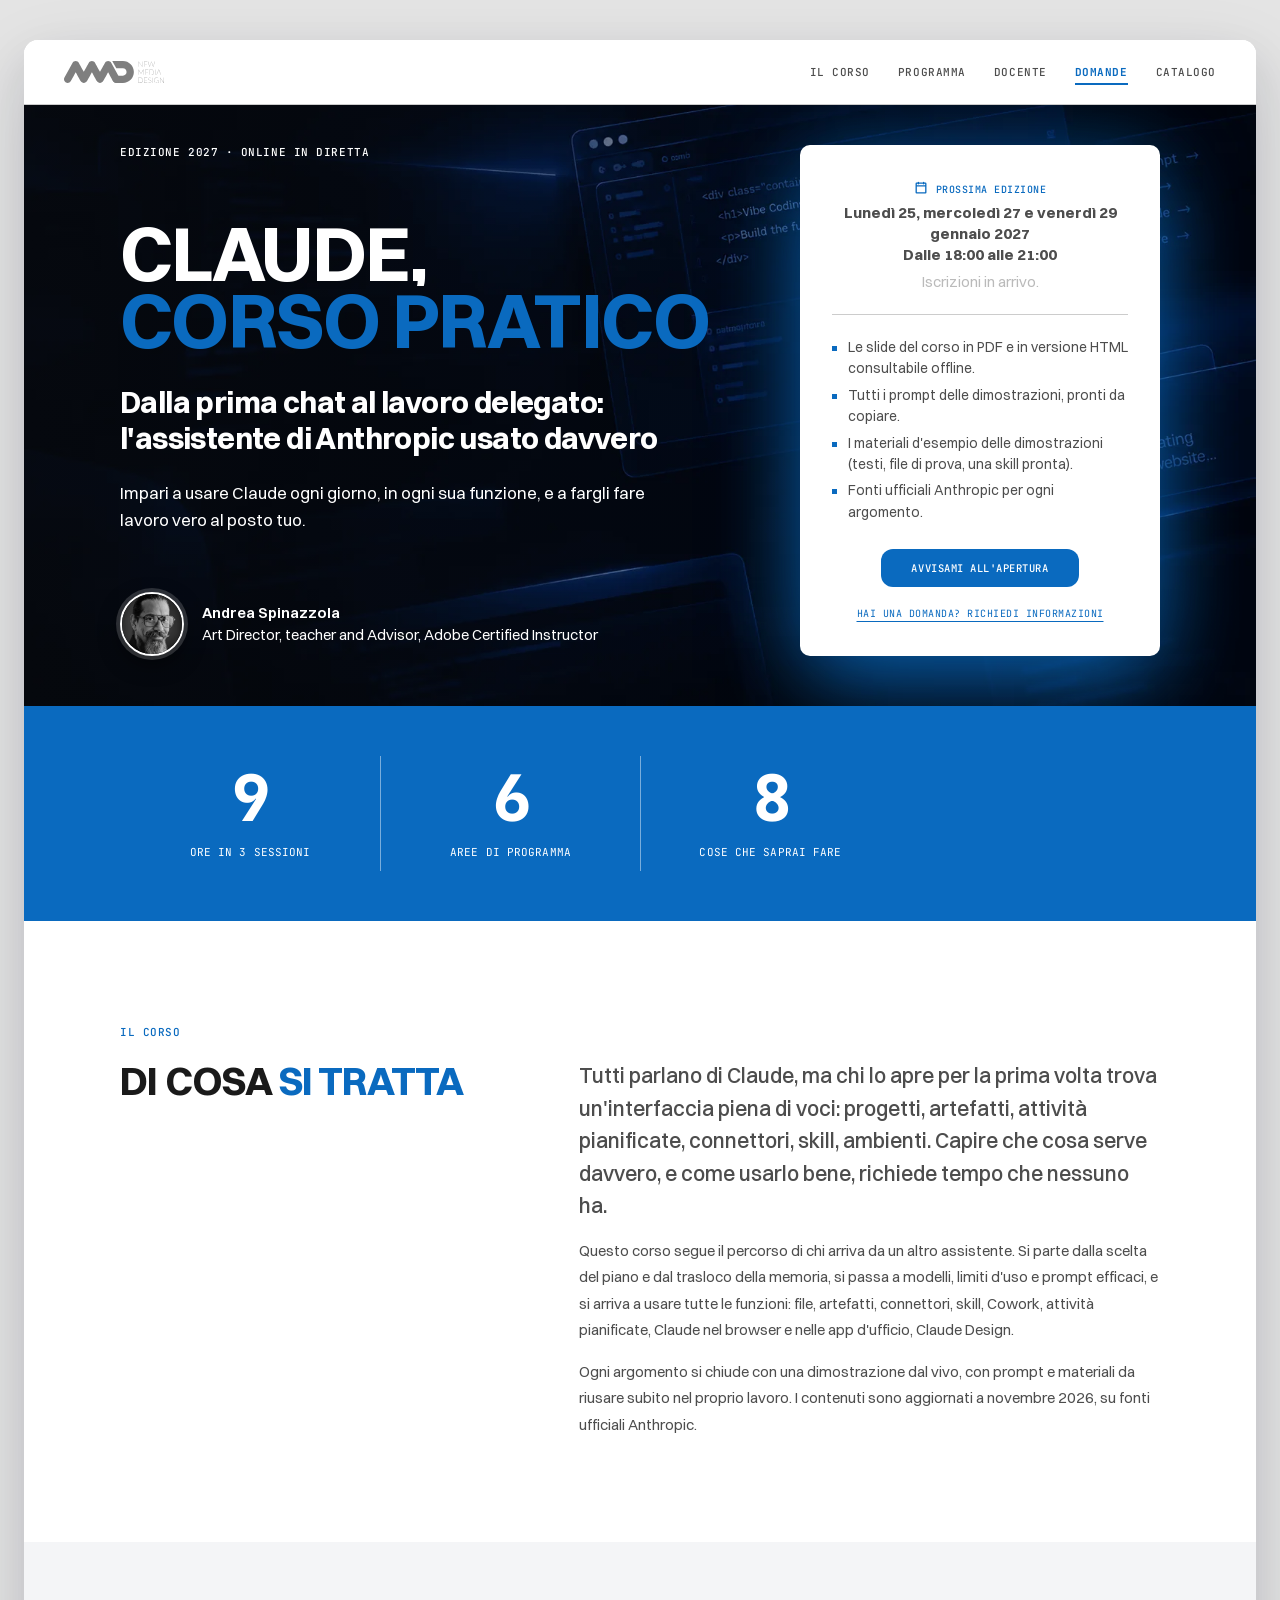
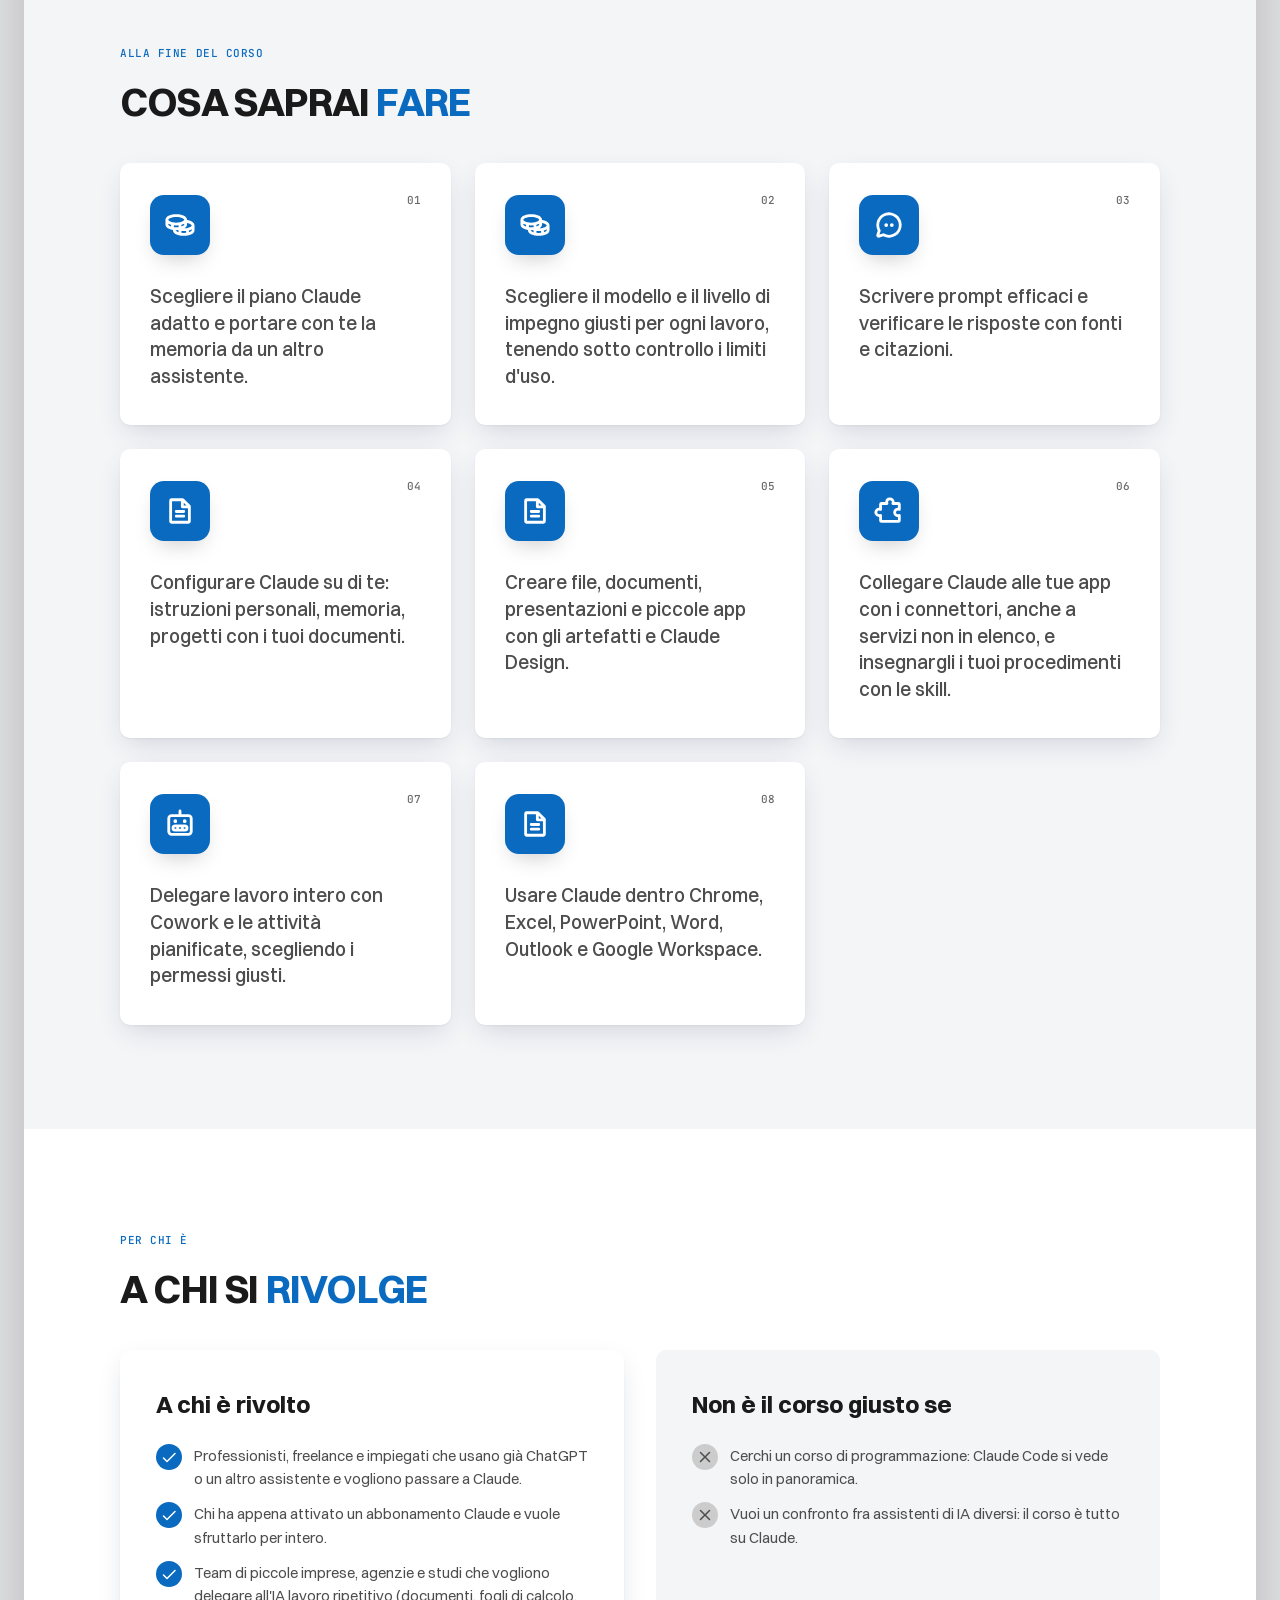
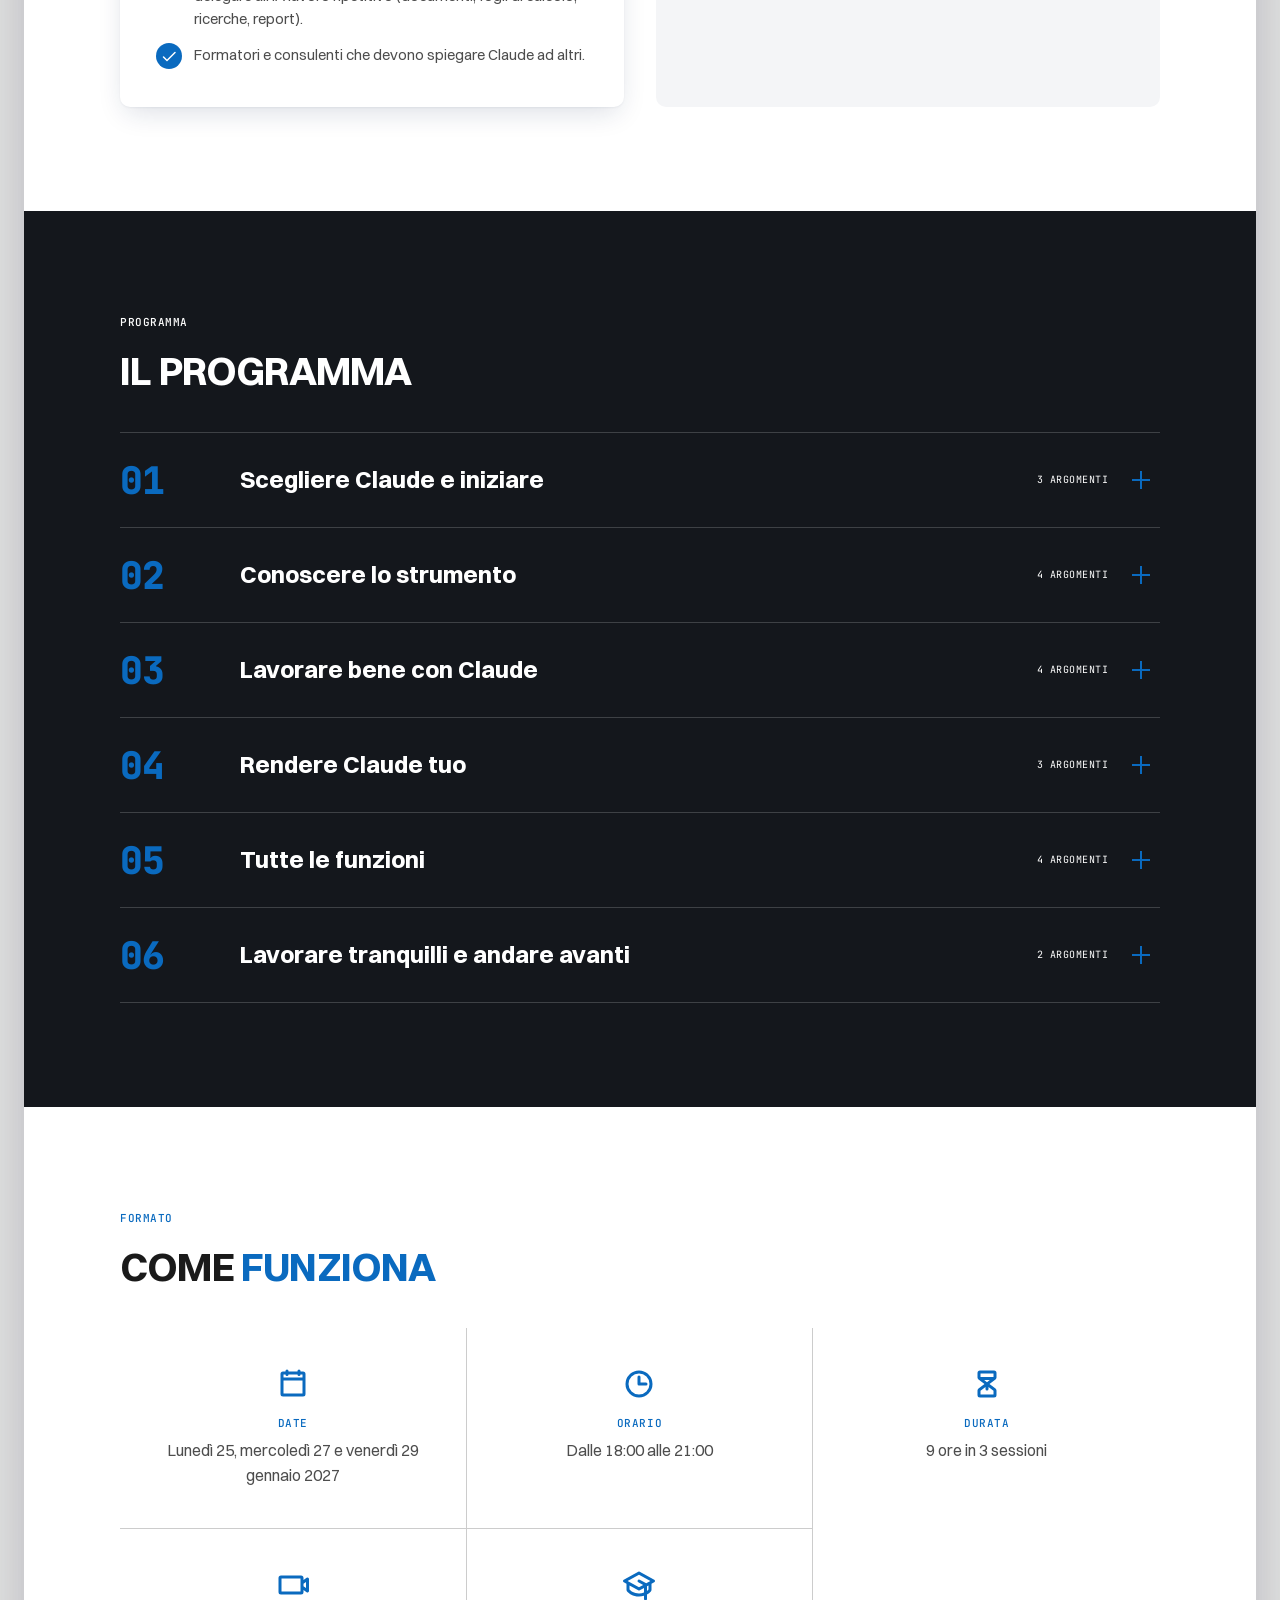
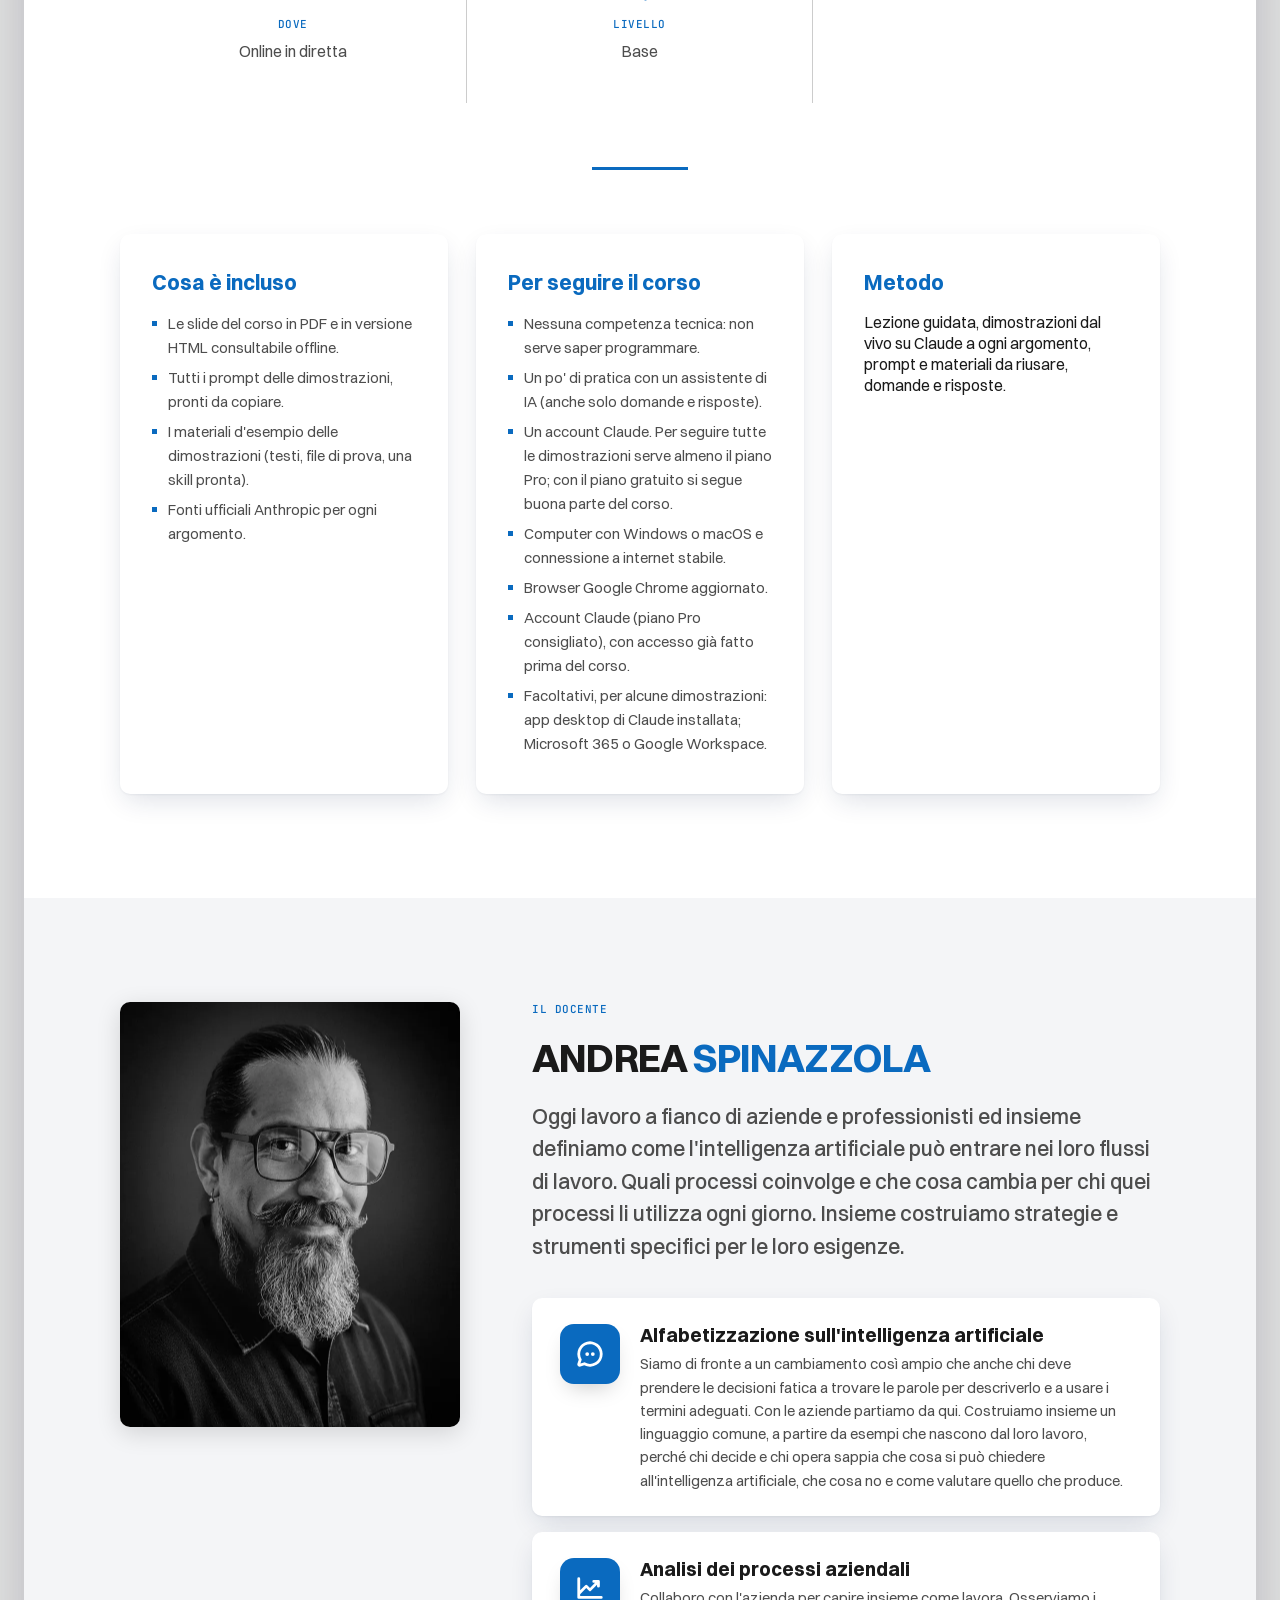
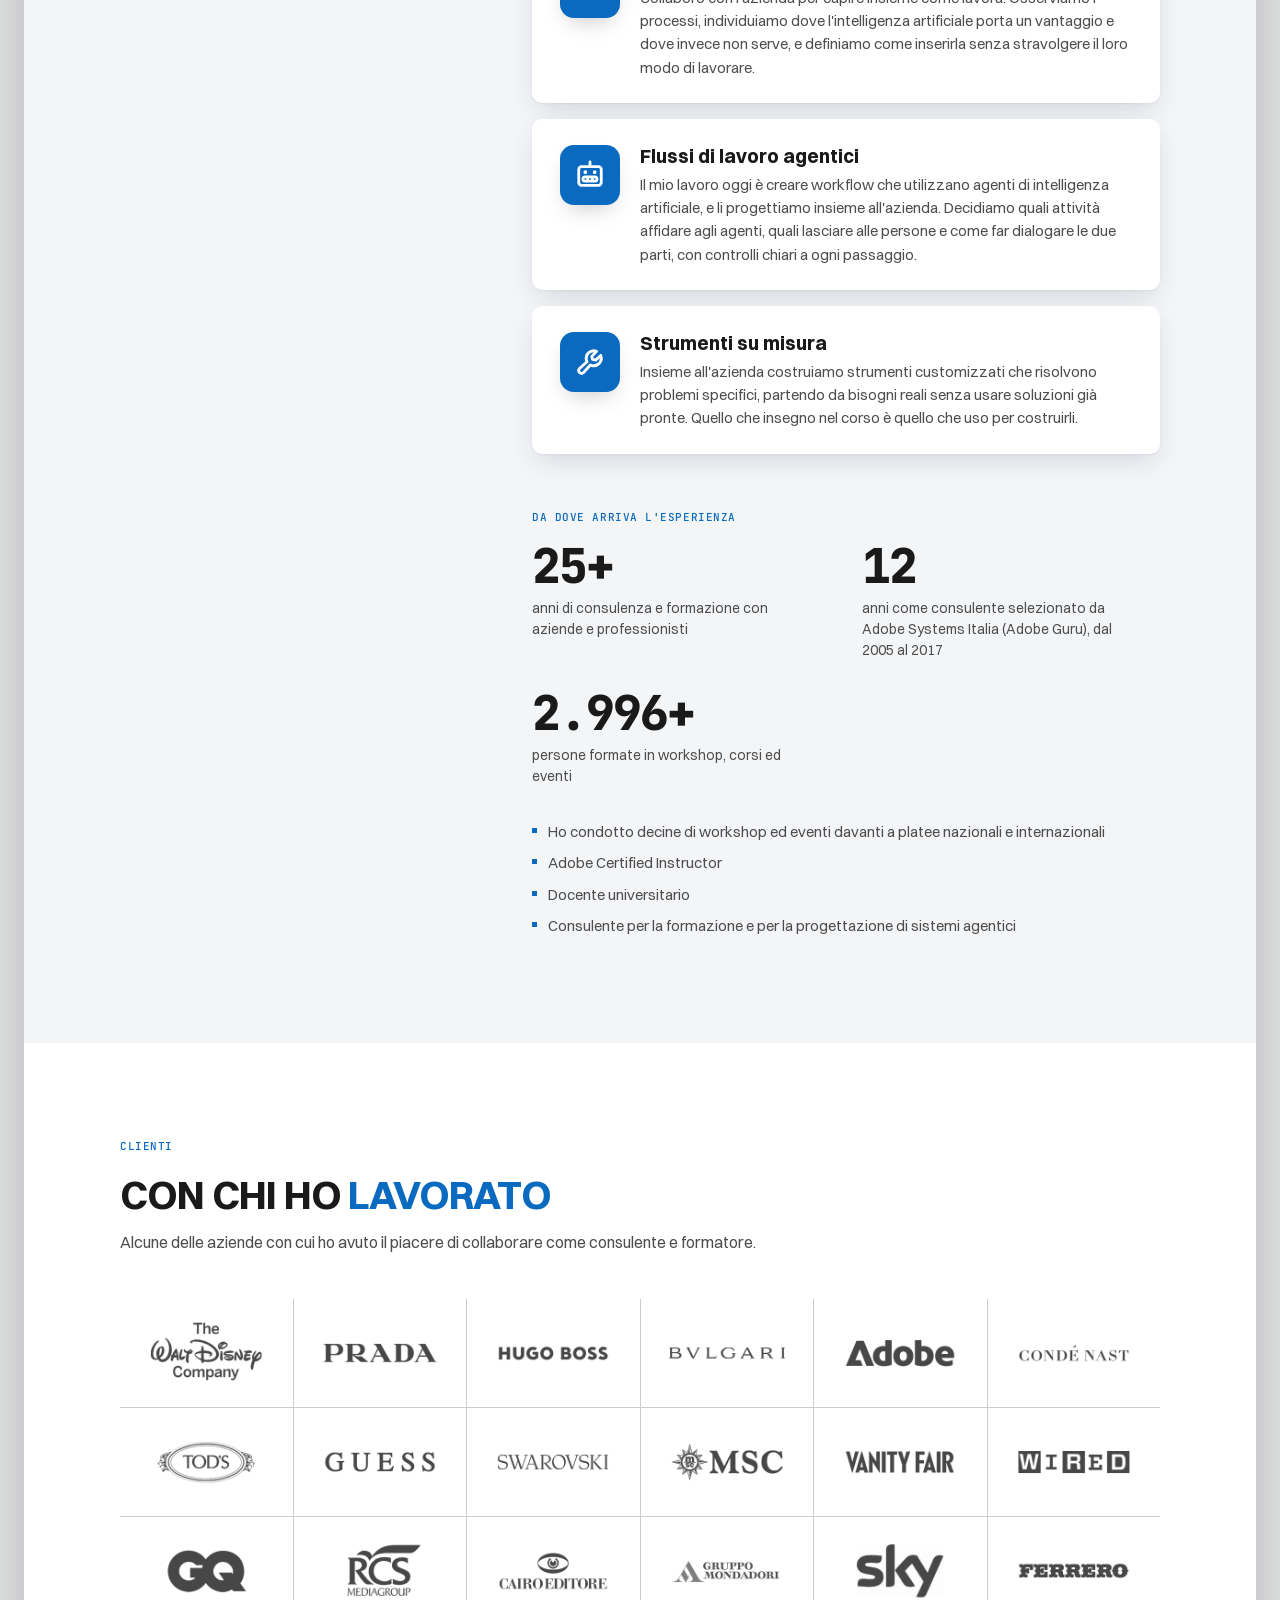
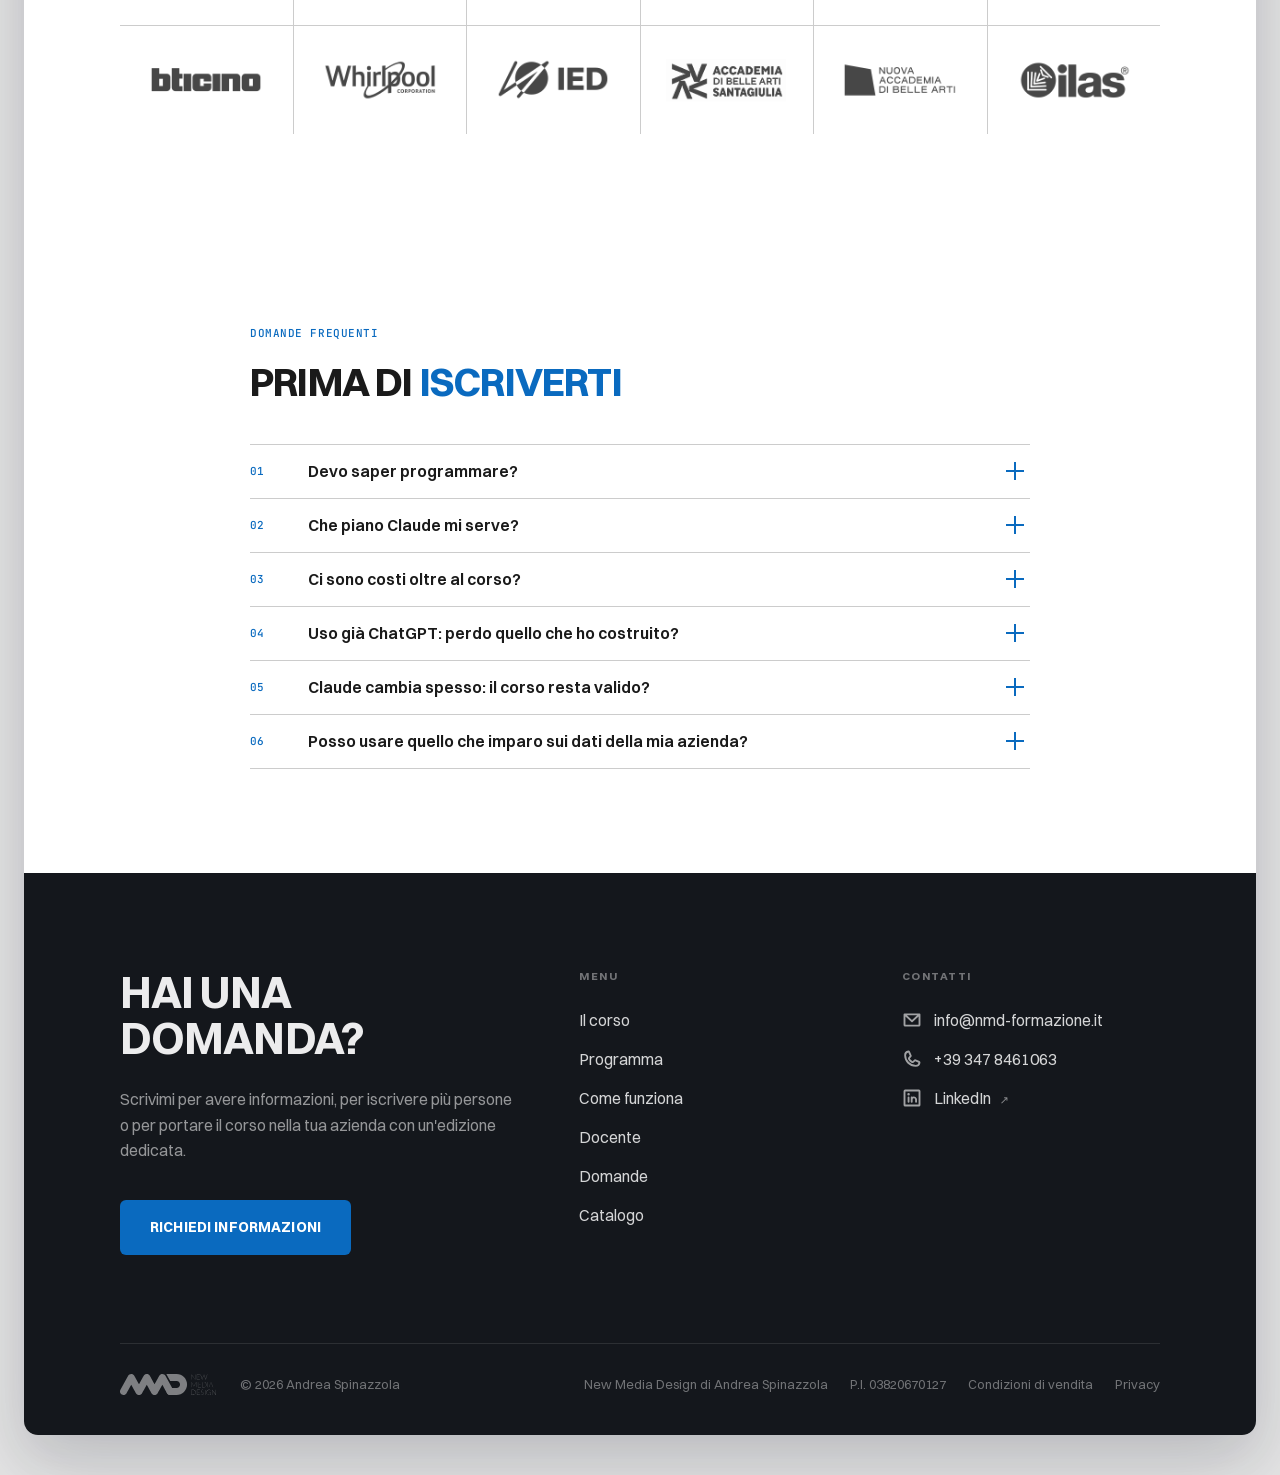
==== commit 7366c224: "Pagina Claude «in arrivo»: date 25, 27 e 29 gennaio 2027, niente note rosse né iscrizione, Avvisami " ====
--- a/claude/index.html
+++ b/claude/index.html
@@ -16,7 +16,7 @@
   <meta property="og:title" content="Claude, corso pratico: dalla prima chat al lavoro delegato">
   <meta property="og:description" content="Impara a usare Claude in ogni funzione: piani, prompt, memoria, progetti, connettori, skill, Cowork e Claude Design, con dimostrazioni dal vivo.">
   <meta property="og:url" content="https://nmd-formazione.it/claude/">
-  <script type="application/ld+json">{"@context": "https://schema.org", "@type": "Course", "name": "Claude, corso pratico: dalla prima chat al lavoro delegato", "description": "Impara a usare Claude in ogni funzione: piani, prompt, memoria, progetti, connettori, skill, Cowork e Claude Design, con dimostrazioni dal vivo.", "inLanguage": "it", "keywords": "Claude, Anthropic, corso Claude, intelligenza artificiale, prompt, Claude Cowork, Claude Design, connettori MCP, skill, produttività", "teaches": "Claude, Anthropic, corso Claude, intelligenza artificiale, prompt, Claude Cowork, Claude Design, connettori MCP, skill, produttività", "about": "Intelligenza artificiale · Produttività", "educationalLevel": "Base", "coursePrerequisites": "Nessuna competenza tecnica: non serve saper programmare. Un po' di pratica con un assistente di IA (anche solo domande e risposte). Un account Claude. Per seguire tutte le dimostrazioni serve almeno il piano Pro; con il piano gratuito si segue buona parte del corso."}</script>
+  <script type="application/ld+json">{"@context": "https://schema.org", "@type": "Course", "name": "Claude, corso pratico: dalla prima chat al lavoro delegato", "description": "Impara a usare Claude in ogni funzione: piani, prompt, memoria, progetti, connettori, skill, Cowork e Claude Design, con dimostrazioni dal vivo.", "inLanguage": "it", "keywords": "Claude, Anthropic, corso Claude, intelligenza artificiale, prompt, Claude Cowork, Claude Design, connettori MCP, skill, produttività", "teaches": "Claude, Anthropic, corso Claude, intelligenza artificiale, prompt, Claude Cowork, Claude Design, connettori MCP, skill, produttività", "about": "Intelligenza artificiale · Produttività", "educationalLevel": "Base", "coursePrerequisites": "Nessuna competenza tecnica: non serve saper programmare. Un po' di pratica con un assistente di IA (anche solo domande e risposte). Un account Claude. Per seguire tutte le dimostrazioni serve almeno il piano Pro; con il piano gratuito si segue buona parte del corso.", "hasCourseInstance": [{"@type": "CourseInstance", "courseMode": "Online in diretta", "courseWorkload": "9 ore in 3 sessioni", "instructor": {"@type": "Person", "name": "Andrea Spinazzola"}}]}</script>
 </head>
 <body class="frame">
 <a class="skip-link" href="#top">Vai al contenuto</a>
@@ -32,7 +32,6 @@
       <a href="#corso">Il corso</a>
       <a href="#programma">Programma</a>
       <a href="#docente">Docente</a>
-      <a href="#iscrizione">Iscrizione</a>
       <a href="#domande">Domande</a>
       <a href="#corsi" data-open-modal="corsi">Catalogo</a>
     </nav>
@@ -46,7 +45,7 @@
   <div class="hero-glow" aria-hidden="true"></div>
   <div class="wrap hero-grid">
     <div class="hero-main">
-      <p class="section-label hero-in" style="--d:0ms">Edizione 2026</p>
+      <p class="section-label hero-in" style="--d:0ms">Edizione 2027 · Online in diretta</p>
       <h1 class="hero-title"><span class="line"><span class="line-in" style="--d:80ms">Claude,</span></span> <span class="line"><em class="line-in" style="--d:200ms">corso pratico</em></span></h1>
       <p class="hero-sub hero-in" style="--d:300ms">Dalla prima chat al lavoro delegato: l'assistente di Anthropic usato davvero</p>
       <p class="hero-promise hero-in" style="--d:400ms">Impari a usare Claude ogni giorno, in ogni sua funzione, e a fargli fare lavoro vero al posto tuo.</p>
@@ -57,20 +56,19 @@
     </div>
 
     <aside class="price-box hero-in" style="--d:300ms">
-      <p class="price-label"><span class="ic" aria-hidden="true"><svg xmlns="http://www.w3.org/2000/svg" viewBox="0 0 256 256" fill="currentColor"><path d="M208,28H188V24a12,12,0,0,0-24,0v4H92V24a12,12,0,0,0-24,0v4H48A20,20,0,0,0,28,48V208a20,20,0,0,0,20,20H208a20,20,0,0,0,20-20V48A20,20,0,0,0,208,28ZM68,52a12,12,0,0,0,24,0h72a12,12,0,0,0,24,0h16V76H52V52ZM52,204V100H204V204Z"/></svg></span>Quota di iscrizione</p>
-      <p class="price-sub"><span class="placeholder-note">[prezzo da definire]</span></p>
-      
-      <ul class="squares"><li>Le slide del corso in PDF e in versione HTML consultabile offline.</li><li>Tutti i prompt delle dimostrazioni, pronti da copiare.</li><li>I materiali d'esempio delle dimostrazioni (testi, file di prova, una skill pronta).</li><li>Fonti ufficiali Anthropic per ogni argomento.</li><li>Rimborso totale se non si raggiunge il numero minimo di iscritti</li></ul>
-      <button class="cta-btn block js-open-contact" type="button" data-motivo="Interesse per il corso Claude"><span class="label">Richiedi informazioni</span><span class="arrow">&#8599;</span></button>
-      
+      <p class="price-label"><span class="ic" aria-hidden="true"><svg xmlns="http://www.w3.org/2000/svg" viewBox="0 0 256 256" fill="currentColor"><path d="M208,28H188V24a12,12,0,0,0-24,0v4H92V24a12,12,0,0,0-24,0v4H48A20,20,0,0,0,28,48V208a20,20,0,0,0,20,20H208a20,20,0,0,0,20-20V48A20,20,0,0,0,208,28ZM68,52a12,12,0,0,0,24,0h72a12,12,0,0,0,24,0h16V76H52V52ZM52,204V100H204V204Z"/></svg></span>Prossima edizione</p>
+      <p class="price-sub"><strong>Lunedì 25, mercoledì 27 e venerdì 29 gennaio 2027</strong><br><strong>Dalle 18:00 alle 21:00</strong></p>
+      <p class="price-sub">Iscrizioni in arrivo.</p>
+      <ul class="squares"><li>Le slide del corso in PDF e in versione HTML consultabile offline.</li><li>Tutti i prompt delle dimostrazioni, pronti da copiare.</li><li>I materiali d'esempio delle dimostrazioni (testi, file di prova, una skill pronta).</li><li>Fonti ufficiali Anthropic per ogni argomento.</li></ul>
+      <button class="cta-btn block js-open-contact" type="button" data-motivo="Avvisami alla prossima edizione"><span class="label">Avvisami all'apertura</span><span class="arrow">&#8599;</span></button>
+      <button class="ghost-link js-open-contact" type="button">Hai una domanda? Richiedi informazioni</button>
     </aside>
   </div>
 </header>
 
 <section class="band band--blue stats">
   <div class="wrap stats-grid" data-stagger>
-    <div class="stat"><b>&ndash;</b><span><span class="placeholder-note">[durata da definire]</span></span></div>
-    <div class="stat"><b>&ndash;</b><span><span class="placeholder-note">[posti da definire]</span></span></div>
+    <div class="stat"><b data-count="9">9</b><span>ore in 3 sessioni</span></div>
     <div class="stat"><b data-count="6">6</b><span>aree di programma</span></div>
     <div class="stat"><b data-count="8">8</b><span>cose che saprai fare</span></div>
   </div>
@@ -152,7 +150,7 @@
       <p class="section-label">Formato</p>
       <h2 class="headline">Come <em>funziona</em></h2>
     </div>
-    <div class="fgrid" data-stagger><div class="fcell"><span class="ic" aria-hidden="true"><svg xmlns="http://www.w3.org/2000/svg" viewBox="0 0 256 256" fill="currentColor"><path d="M208,28H188V24a12,12,0,0,0-24,0v4H92V24a12,12,0,0,0-24,0v4H48A20,20,0,0,0,28,48V208a20,20,0,0,0,20,20H208a20,20,0,0,0,20-20V48A20,20,0,0,0,208,28ZM68,52a12,12,0,0,0,24,0h72a12,12,0,0,0,24,0h16V76H52V52ZM52,204V100H204V204Z"/></svg></span><span class="fl">Date</span><p><span class="placeholder-note">[date da definire]</span></p></div><div class="fcell"><span class="ic" aria-hidden="true"><svg xmlns="http://www.w3.org/2000/svg" viewBox="0 0 256 256" fill="currentColor"><path d="M128,20A108,108,0,1,0,236,128,108.12,108.12,0,0,0,128,20Zm0,192a84,84,0,1,1,84-84A84.09,84.09,0,0,1,128,212Zm68-84a12,12,0,0,1-12,12H128a12,12,0,0,1-12-12V72a12,12,0,0,1,24,0v44h44A12,12,0,0,1,196,128Z"/></svg></span><span class="fl">Orario</span><p><span class="placeholder-note">[orario da definire]</span></p></div><div class="fcell"><span class="ic" aria-hidden="true"><svg xmlns="http://www.w3.org/2000/svg" viewBox="0 0 256 256" fill="currentColor"><path d="M204,75.64V40a20,20,0,0,0-20-20H72A20,20,0,0,0,52,40V76a20.1,20.1,0,0,0,8,16l48,36L60,164a20.1,20.1,0,0,0-8,16v36a20,20,0,0,0,20,20H184a20,20,0,0,0,20-20V180.36a20.13,20.13,0,0,0-7.94-16L147.9,128l48.16-36.4A20.13,20.13,0,0,0,204,75.64ZM180,44V72H76V44Zm-52,69L105.33,96h45.1Zm52,99H76V182l40-30v16a12,12,0,0,0,24,0V152.11l40,30.24Z"/></svg></span><span class="fl">Durata</span><p><span class="placeholder-note">[durata da definire]</span></p></div><div class="fcell"><span class="ic" aria-hidden="true"><svg xmlns="http://www.w3.org/2000/svg" viewBox="0 0 256 256" fill="currentColor"><path d="M249.45,69.31a12,12,0,0,0-12.51,1L212,88.43V72a20,20,0,0,0-20-20H32A20,20,0,0,0,12,72V184a20,20,0,0,0,20,20H192a20,20,0,0,0,20-20V167.57l24.94,18.14A12,12,0,0,0,256,176V80A12,12,0,0,0,249.45,69.31ZM188,180H36V76H188Zm44-27.57-20-14.54V118.11l20-14.54Z"/></svg></span><span class="fl">Dove</span><p><span class="placeholder-note">[modalità da definire]</span></p></div><div class="fcell"><span class="ic" aria-hidden="true"><svg xmlns="http://www.w3.org/2000/svg" viewBox="0 0 256 256" fill="currentColor"><path d="M164.38,181.1a52,52,0,1,0-72.76,0,75.89,75.89,0,0,0-30,28.89,12,12,0,0,0,20.78,12,53,53,0,0,1,91.22,0,12,12,0,1,0,20.78-12A75.89,75.89,0,0,0,164.38,181.1ZM100,144a28,28,0,1,1,28,28A28,28,0,0,1,100,144Zm147.21,9.59a12,12,0,0,1-16.81-2.39c-8.33-11.09-19.85-19.59-29.33-21.64a12,12,0,0,1-1.82-22.91,20,20,0,1,0-24.78-28.3,12,12,0,1,1-21-11.6,44,44,0,1,1,73.28,48.35,92.18,92.18,0,0,1,22.85,21.69A12,12,0,0,1,247.21,153.59Zm-192.28-24c-9.48,2.05-21,10.55-29.33,21.65A12,12,0,0,1,6.41,136.79,92.37,92.37,0,0,1,29.26,115.1a44,44,0,1,1,73.28-48.35,12,12,0,1,1-21,11.6,20,20,0,1,0-24.78,28.3,12,12,0,0,1-1.82,22.91Z"/></svg></span><span class="fl">Partecipanti</span><p><span class="placeholder-note">[posti da definire]</span></p></div><div class="fcell"><span class="ic" aria-hidden="true"><svg xmlns="http://www.w3.org/2000/svg" viewBox="0 0 256 256" fill="currentColor"><path d="M249.8,85.49l-116-64a12,12,0,0,0-11.6,0l-116,64a12,12,0,0,0,0,21l21.8,12v47.76a19.89,19.89,0,0,0,5.09,13.32C46.63,194.7,77,220,128,220a136.88,136.88,0,0,0,40-5.75V240a12,12,0,0,0,24,0V204.12a119.53,119.53,0,0,0,30.91-24.51A19.89,19.89,0,0,0,228,166.29V118.53l21.8-12a12,12,0,0,0,0-21ZM128,45.71,219.16,96,186,114.3a1.88,1.88,0,0,1-.18-.12l-52-28.69a12,12,0,0,0-11.6,21l39,21.49L128,146.3,36.84,96ZM128,196c-40.42,0-64.65-19.07-76-31.27v-33l70.2,38.74a12,12,0,0,0,11.6,0L168,151.64v37.23A110.46,110.46,0,0,1,128,196Zm76-31.27a93.21,93.21,0,0,1-12,10.81V138.39l12-6.62Z"/></svg></span><span class="fl">Livello</span><p>Base</p></div></div><div class="dash" aria-hidden="true"></div><div class="fcards" data-stagger><div class="fcard"><h3>Cosa è incluso</h3><ul class="squares"><li>Le slide del corso in PDF e in versione HTML consultabile offline.</li><li>Tutti i prompt delle dimostrazioni, pronti da copiare.</li><li>I materiali d'esempio delle dimostrazioni (testi, file di prova, una skill pronta).</li><li>Fonti ufficiali Anthropic per ogni argomento.</li></ul></div><div class="fcard"><h3>Per seguire il corso</h3><ul class="squares"><li>Nessuna competenza tecnica: non serve saper programmare.</li><li>Un po' di pratica con un assistente di IA (anche solo domande e risposte).</li><li>Un account Claude. Per seguire tutte le dimostrazioni serve almeno il piano Pro; con il piano gratuito si segue buona parte del corso.</li><li>Computer con Windows o macOS e connessione a internet stabile.</li><li>Browser Google Chrome aggiornato.</li><li>Account Claude (piano Pro consigliato), con accesso già fatto prima del corso.</li><li>Facoltativi, per alcune dimostrazioni: app desktop di Claude installata; Microsoft 365 o Google Workspace.</li></ul></div><div class="fcard"><h3>Metodo</h3><p>Lezione guidata, dimostrazioni dal vivo su Claude a ogni argomento, prompt e materiali da riusare, domande e risposte.</p></div></div>
+    <div class="fgrid" data-stagger><div class="fcell"><span class="ic" aria-hidden="true"><svg xmlns="http://www.w3.org/2000/svg" viewBox="0 0 256 256" fill="currentColor"><path d="M208,28H188V24a12,12,0,0,0-24,0v4H92V24a12,12,0,0,0-24,0v4H48A20,20,0,0,0,28,48V208a20,20,0,0,0,20,20H208a20,20,0,0,0,20-20V48A20,20,0,0,0,208,28ZM68,52a12,12,0,0,0,24,0h72a12,12,0,0,0,24,0h16V76H52V52ZM52,204V100H204V204Z"/></svg></span><span class="fl">Date</span><p>Lunedì 25, mercoledì 27 e venerdì 29 gennaio 2027</p></div><div class="fcell"><span class="ic" aria-hidden="true"><svg xmlns="http://www.w3.org/2000/svg" viewBox="0 0 256 256" fill="currentColor"><path d="M128,20A108,108,0,1,0,236,128,108.12,108.12,0,0,0,128,20Zm0,192a84,84,0,1,1,84-84A84.09,84.09,0,0,1,128,212Zm68-84a12,12,0,0,1-12,12H128a12,12,0,0,1-12-12V72a12,12,0,0,1,24,0v44h44A12,12,0,0,1,196,128Z"/></svg></span><span class="fl">Orario</span><p>Dalle 18:00 alle 21:00</p></div><div class="fcell"><span class="ic" aria-hidden="true"><svg xmlns="http://www.w3.org/2000/svg" viewBox="0 0 256 256" fill="currentColor"><path d="M204,75.64V40a20,20,0,0,0-20-20H72A20,20,0,0,0,52,40V76a20.1,20.1,0,0,0,8,16l48,36L60,164a20.1,20.1,0,0,0-8,16v36a20,20,0,0,0,20,20H184a20,20,0,0,0,20-20V180.36a20.13,20.13,0,0,0-7.94-16L147.9,128l48.16-36.4A20.13,20.13,0,0,0,204,75.64ZM180,44V72H76V44Zm-52,69L105.33,96h45.1Zm52,99H76V182l40-30v16a12,12,0,0,0,24,0V152.11l40,30.24Z"/></svg></span><span class="fl">Durata</span><p>9 ore in 3 sessioni</p></div><div class="fcell"><span class="ic" aria-hidden="true"><svg xmlns="http://www.w3.org/2000/svg" viewBox="0 0 256 256" fill="currentColor"><path d="M249.45,69.31a12,12,0,0,0-12.51,1L212,88.43V72a20,20,0,0,0-20-20H32A20,20,0,0,0,12,72V184a20,20,0,0,0,20,20H192a20,20,0,0,0,20-20V167.57l24.94,18.14A12,12,0,0,0,256,176V80A12,12,0,0,0,249.45,69.31ZM188,180H36V76H188Zm44-27.57-20-14.54V118.11l20-14.54Z"/></svg></span><span class="fl">Dove</span><p>Online in diretta</p></div><div class="fcell"><span class="ic" aria-hidden="true"><svg xmlns="http://www.w3.org/2000/svg" viewBox="0 0 256 256" fill="currentColor"><path d="M249.8,85.49l-116-64a12,12,0,0,0-11.6,0l-116,64a12,12,0,0,0,0,21l21.8,12v47.76a19.89,19.89,0,0,0,5.09,13.32C46.63,194.7,77,220,128,220a136.88,136.88,0,0,0,40-5.75V240a12,12,0,0,0,24,0V204.12a119.53,119.53,0,0,0,30.91-24.51A19.89,19.89,0,0,0,228,166.29V118.53l21.8-12a12,12,0,0,0,0-21ZM128,45.71,219.16,96,186,114.3a1.88,1.88,0,0,1-.18-.12l-52-28.69a12,12,0,0,0-11.6,21l39,21.49L128,146.3,36.84,96ZM128,196c-40.42,0-64.65-19.07-76-31.27v-33l70.2,38.74a12,12,0,0,0,11.6,0L168,151.64v37.23A110.46,110.46,0,0,1,128,196Zm76-31.27a93.21,93.21,0,0,1-12,10.81V138.39l12-6.62Z"/></svg></span><span class="fl">Livello</span><p>Base</p></div></div><div class="dash" aria-hidden="true"></div><div class="fcards" data-stagger><div class="fcard"><h3>Cosa è incluso</h3><ul class="squares"><li>Le slide del corso in PDF e in versione HTML consultabile offline.</li><li>Tutti i prompt delle dimostrazioni, pronti da copiare.</li><li>I materiali d'esempio delle dimostrazioni (testi, file di prova, una skill pronta).</li><li>Fonti ufficiali Anthropic per ogni argomento.</li></ul></div><div class="fcard"><h3>Per seguire il corso</h3><ul class="squares"><li>Nessuna competenza tecnica: non serve saper programmare.</li><li>Un po' di pratica con un assistente di IA (anche solo domande e risposte).</li><li>Un account Claude. Per seguire tutte le dimostrazioni serve almeno il piano Pro; con il piano gratuito si segue buona parte del corso.</li><li>Computer con Windows o macOS e connessione a internet stabile.</li><li>Browser Google Chrome aggiornato.</li><li>Account Claude (piano Pro consigliato), con accesso già fatto prima del corso.</li><li>Facoltativi, per alcune dimostrazioni: app desktop di Claude installata; Microsoft 365 o Google Workspace.</li></ul></div><div class="fcard"><h3>Metodo</h3><p>Lezione guidata, dimostrazioni dal vivo su Claude a ogni argomento, prompt e materiali da riusare, domande e risposte.</p></div></div>
   </div>
 </section>
 
@@ -223,51 +221,6 @@
   </div>
 </section>
 
-<section class="band band--grey enroll-band" id="iscrizione">
-  <div class="wrap enroll">
-    <div class="enroll-main">
-      <div data-reveal>
-        <p class="section-label">Iscrizione</p>
-        <h2 class="headline">Iscriviti al <em>corso</em></h2>
-      </div>
-
-      <ol class="stepsx" data-stagger>
-        <li><span class="ic" aria-hidden="true"><svg xmlns="http://www.w3.org/2000/svg" viewBox="0 0 256 256" fill="currentColor"><path d="M224,44H32A20,20,0,0,0,12,64V192a20,20,0,0,0,20,20H224a20,20,0,0,0,20-20V64A20,20,0,0,0,224,44Zm-4,24V88H36V68ZM36,188V112H220v76Zm172-24a12,12,0,0,1-12,12H164a12,12,0,0,1,0-24h32A12,12,0,0,1,208,164Zm-68,0a12,12,0,0,1-12,12H116a12,12,0,0,1,0-24h12A12,12,0,0,1,140,164Z"/></svg></span><div><h3>Paghi online</h3><p>Clicchi su <strong>Iscriviti al corso</strong> e paghi con carta tramite Stripe, inserendo i dati per la fattura.</p></div></li>
-        <li><span class="ic" aria-hidden="true"><svg xmlns="http://www.w3.org/2000/svg" viewBox="0 0 256 256" fill="currentColor"><path d="M249.45,69.31a12,12,0,0,0-12.51,1L212,88.43V72a20,20,0,0,0-20-20H32A20,20,0,0,0,12,72V184a20,20,0,0,0,20,20H192a20,20,0,0,0,20-20V167.57l24.94,18.14A12,12,0,0,0,256,176V80A12,12,0,0,0,249.45,69.31ZM188,180H36V76H188Zm44-27.57-20-14.54V118.11l20-14.54Z"/></svg></span><div><h3>Ricevi il link</h3><p>Appena è tutto pronto, e comunque dopo la conferma del corso, ti arriverà un'email con il link a Google Meet e l'invito per il calendario.</p></div></li>
-        <li><span class="ic" aria-hidden="true"><svg xmlns="http://www.w3.org/2000/svg" viewBox="0 0 256 256" fill="currentColor"><path d="M68,100A12,12,0,0,1,80,88h96a12,12,0,0,1,0,24H80A12,12,0,0,1,68,100Zm12,52h96a12,12,0,0,0,0-24H80a12,12,0,0,0,0,24ZM236,56V208a12,12,0,0,1-17.37,10.73L192,205.42l-26.63,13.31a12,12,0,0,1-10.74,0L128,205.42l-26.63,13.31a12,12,0,0,1-10.74,0L64,205.42,37.37,218.73A12,12,0,0,1,20,208V56A20,20,0,0,1,40,36H216A20,20,0,0,1,236,56Zm-24,4H44V188.58l14.63-7.31a12,12,0,0,1,10.74,0L96,194.58l26.63-13.31a12,12,0,0,1,10.74,0L160,194.58l26.63-13.31a12,12,0,0,1,10.74,0L212,188.58Z"/></svg></span><div><h3>La ricevuta o fattura</h3><p>Dopo il pagamento, riceverai subito la ricevuta o la fattura.</p></div></li>
-      </ol>
-
-      <div class="guarantee" data-reveal>
-        <span class="ic" aria-hidden="true"><svg xmlns="http://www.w3.org/2000/svg" viewBox="0 0 256 256" fill="currentColor"><path d="M208,36H48A20,20,0,0,0,28,56v56c0,54.29,26.32,87.22,48.4,105.29,23.71,19.39,47.44,26,48.44,26.29a12.1,12.1,0,0,0,6.32,0c1-.28,24.73-6.9,48.44-26.29,22.08-18.07,48.4-51,48.4-105.29V56A20,20,0,0,0,208,36Zm-4,76c0,35.71-13.09,64.69-38.91,86.15A126.28,126.28,0,0,1,128,219.38a126.14,126.14,0,0,1-37.09-21.23C65.09,176.69,52,147.71,52,112V60H204ZM79.51,144.49a12,12,0,1,1,17-17L112,143l47.51-47.52a12,12,0,0,1,17,17l-56,56a12,12,0,0,1-17,0Z"/></svg></span>
-        <div>
-          <h3>Partenza garantita o rimborso</h3>
-          <p>Una settimana prima della prima sessione ti sarà comunicata via email la conferma del corso (servono almeno 5 iscritti). Se non si raggiunge il numero minimo, ti sarà rimborsata l'intera quota e riceverai la nota di credito.</p>
-        </div>
-      </div>
-
-      <div class="groupbox" data-reveal>
-        <div class="groupbox-head"><span class="ic" aria-hidden="true"><svg xmlns="http://www.w3.org/2000/svg" viewBox="0 0 256 256" fill="currentColor"><path d="M240,204H228V96a20,20,0,0,0-20-20H172V32a20,20,0,0,0-28.45-18.12l-104,48.54A20.06,20.06,0,0,0,28,80.55V204H16a12,12,0,0,0,0,24H240a12,12,0,0,0,0-24ZM204,100V204H172V100ZM52,83.09,148,38.3V204H52ZM132,112v12a12,12,0,0,1-24,0V112a12,12,0,0,1,24,0Zm-40,0v12a12,12,0,0,1-24,0V112a12,12,0,0,1,24,0Zm0,52v12a12,12,0,0,1-24,0V164a12,12,0,0,1,24,0Zm40,0v12a12,12,0,0,1-24,0V164a12,12,0,0,1,24,0Z"/></svg></span><h3>Siete più persone o un'azienda?</h3></div>
-        <p>Parliamone insieme. Possiamo organizzare lo stesso corso in forma privata e personalizzata nella tua azienda, oppure un'iscrizione di gruppo con pagamento in un'unica soluzione per tutti i partecipanti.</p>
-        <ul class="groupbox-points">
-          <li><span class="ic" aria-hidden="true"><svg xmlns="http://www.w3.org/2000/svg" viewBox="0 0 256 256" fill="currentColor"><path d="M68,100A12,12,0,0,1,80,88h96a12,12,0,0,1,0,24H80A12,12,0,0,1,68,100Zm12,52h96a12,12,0,0,0,0-24H80a12,12,0,0,0,0,24ZM236,56V208a12,12,0,0,1-17.37,10.73L192,205.42l-26.63,13.31a12,12,0,0,1-10.74,0L128,205.42l-26.63,13.31a12,12,0,0,1-10.74,0L64,205.42,37.37,218.73A12,12,0,0,1,20,208V56A20,20,0,0,1,40,36H216A20,20,0,0,1,236,56Zm-24,4H44V188.58l14.63-7.31a12,12,0,0,1,10.74,0L96,194.58l26.63-13.31a12,12,0,0,1,10.74,0L160,194.58l26.63-13.31a12,12,0,0,1,10.74,0L212,188.58Z"/></svg></span><span>Fattura unica</span></li>
-          <li><span class="ic" aria-hidden="true"><svg xmlns="http://www.w3.org/2000/svg" viewBox="0 0 256 256" fill="currentColor"><path d="M120,128a16,16,0,1,1-16-16A16,16,0,0,1,120,128Zm32-16a16,16,0,1,0,16,16A16,16,0,0,0,152,112Zm84,16A108,108,0,0,1,78.77,224.15L46.34,235A20,20,0,0,1,21,209.66l10.81-32.43A108,108,0,1,1,236,128Zm-24,0A84,84,0,1,0,55.27,170.06a12,12,0,0,1,1,9.81l-9.93,29.79,29.79-9.93a12.1,12.1,0,0,1,3.8-.62,12,12,0,0,1,6,1.62A84,84,0,0,0,212,128Z"/></svg></span><span>Parli direttamente con me</span></li>
-          <li><span class="ic" aria-hidden="true"><svg xmlns="http://www.w3.org/2000/svg" viewBox="0 0 256 256" fill="currentColor"><path d="M216,36H140V24a12,12,0,0,0-24,0V36H40A20,20,0,0,0,20,56V176a20,20,0,0,0,20,20H71l-16.4,20.5a12,12,0,0,0,18.74,15l28.4-35.5h52.46l28.4,35.5a12,12,0,0,0,18.74-15L185,196h31a20,20,0,0,0,20-20V56A20,20,0,0,0,216,36Zm-4,136H44V60H212ZM104,120v24a12,12,0,0,1-24,0V120a12,12,0,0,1,24,0Zm24-28a12,12,0,0,1,12,12v40a12,12,0,0,1-24,0V104A12,12,0,0,1,128,92Zm24,52V88a12,12,0,0,1,24,0v56a12,12,0,0,1-24,0Z"/></svg></span><span>Training in azienda, su misura</span></li>
-        </ul>
-        <button class="cta-btn js-open-contact" type="button" data-motivo="Iscrizione di più persone"><span>Scrivimi</span><span class="arrow">&#8599;</span></button>
-      </div>
-    </div>
-
-    <aside class="price-box price-box--blue" data-reveal>
-      <p class="price-label">Quota di iscrizione</p>
-      <p class="price-sub"><span class="placeholder-note">[prezzo da definire]</span></p>
-      
-      <ul class="squares"><li>Le slide del corso in PDF e in versione HTML consultabile offline.</li><li>Tutti i prompt delle dimostrazioni, pronti da copiare.</li><li>I materiali d'esempio delle dimostrazioni (testi, file di prova, una skill pronta).</li><li>Fonti ufficiali Anthropic per ogni argomento.</li><li>Rimborso totale se non si raggiunge il numero minimo di iscritti</li></ul>
-      <button class="cta-btn block js-open-contact" type="button" data-motivo="Interesse per il corso Claude"><span class="label">Richiedi informazioni</span><span class="arrow">&#8599;</span></button>
-      
-    </aside>
-  </div>
-</section>
-
 <section class="band" id="domande">
   <div class="wrap wrap--narrow">
     <div data-reveal>
@@ -319,7 +272,6 @@
           <li><a href="#programma">Programma</a></li>
           <li><a href="#formato">Come funziona</a></li>
           <li><a href="#docente">Docente</a></li>
-          <li><a href="#iscrizione">Iscrizione</a></li>
           <li><a href="#domande">Domande</a></li>
           <li><a href="#corsi" data-open-modal="corsi">Catalogo</a></li>
         </ul>
@@ -351,8 +303,8 @@
 
 <div class="lmodal" id="modal-condizioni" role="dialog" aria-modal="true" aria-labelledby="modal-condizioni-t" hidden><div class="lmodal-backdrop" data-close></div><div class="lmodal-card"><button class="lmodal-close" type="button" data-close aria-label="Chiudi">&#215;</button><p class="section-label">Corsi online</p><h2 class="headline" id="modal-condizioni-t">Condizioni di <em>vendita</em></h2><ul class="legal-list">
       <li>Chi vende: New Media Design di Andrea Spinazzola, Viale Valganna 34/D, 21100 Varese, P.IVA 03820670127, info@nmd-formazione.it</li>
-      <li>Cosa si acquista: l'iscrizione al corso online Vibe Coding, tre sessioni in diretta su Google Meet il 26, 28 e 30 ottobre 2026, dalle 18 alle 21 (9 ore). Sono inclusi il manuale del corso in PDF di 84 pagine, le registrazioni delle sessioni e l'attestato di partecipazione</li>
-      <li>Prezzo e pagamento: 199 € fino al 18 ottobre 2026, poi 240 €, esente IVA. Il pagamento è anticipato e online, con carta tramite Stripe. Con i dati inseriti al pagamento viene emessa la fattura elettronica. Per iscrivere più persone o un'azienda si può scrivere a info@nmd-formazione.it e concordare iscrizione e fattura unica</li>
+      <li>Cosa si acquista: l'iscrizione al corso online Vibe Coding, tre sessioni in diretta su Google Meet il 18, 20 e 22 gennaio 2027, dalle 18 alle 21 (9 ore). Sono inclusi il manuale del corso in PDF di 84 pagine, le registrazioni delle sessioni e l'attestato di partecipazione</li>
+      <li>Prezzo e pagamento: 199 € fino al 10 gennaio 2027, poi 240 €, esente IVA. Il pagamento è anticipato e online, con carta tramite Stripe. Con i dati inseriti al pagamento viene emessa la fattura elettronica. Per iscrivere più persone o un'azienda si può scrivere a info@nmd-formazione.it e concordare iscrizione e fattura unica</li>
       <li>Numero di partecipanti e rimborso: il corso si attiva con un minimo di 5 iscritti e accoglie al massimo 25 partecipanti. Una settimana prima della prima sessione gli iscritti ricevono via email la conferma del corso. Se il numero minimo non viene raggiunto, la quota è rimborsata per intero e viene emessa la nota di credito</li>
       <li>Diritto di recesso: ai consumatori si applica il diritto di recesso previsto dal Codice del Consumo per i contratti a distanza, nei limiti e con le modalità stabiliti dalla legge</li>
       <li>Variazioni di data: eventuali variazioni di data sono comunicate via email agli iscritti</li>
@@ -365,7 +317,7 @@
       <li>Servizi esterni che trattano i dati: Formspree (modulo), Stripe (pagamenti), piattaforma delle sessioni e delle registrazioni</li>
       <li>Conservazione e cancellazione: i dati di pagamento e di fatturazione si conservano per il tempo richiesto dagli obblighi fiscali, cioè 10 anni. Le richieste di informazioni si conservano per il tempo necessario a rispondere. I dati di iscrizione al webinar si conservano per il tempo necessario a organizzarlo e a inviare la registrazione. L'indirizzo email di chi ha chiesto di ricevere aggiornamenti si conserva fino alla revoca del consenso. Per chiedere l'accesso, la rettifica o la cancellazione dei dati, o per revocare il consenso, si può scrivere a info@nmd-formazione.it: la risposta arriva entro un mese. Resta salvo il diritto di rivolgersi al Garante per la protezione dei dati personali.</li>
       <li>Cookie: il sito non usa cookie di profilazione né cookie statistici. Il pagamento è gestito da Stripe e il modulo di contatto da Formspree, che possono usare propri cookie tecnici secondo le rispettive informative.</li>
-    </ul></div></div><div class="lmodal" id="modal-corsi" role="dialog" aria-modal="true" aria-labelledby="modal-corsi-t" hidden><div class="lmodal-backdrop" data-close></div><div class="lmodal-card lmodal-card--wide"><button class="lmodal-close" type="button" data-close aria-label="Chiudi">&#215;</button><p class="section-label">Catalogo</p><h2 class="headline" id="modal-corsi-t">Il nostro <em>catalogo corsi</em></h2><p class="courses-intro">Questi sono i corsi già pronti a catalogo, che verranno pianificati nei prossimi mesi. Se c&#8217;è qualcosa che ti interessa, scrivimi pure.</p><div class="courses-grid"><article class="ccard ccard--hot"><p class="ccard-stato">Iscrizioni aperte</p><h3>Vibe Coding</h3><p class="ccard-sub">Creare con l'intelligenza artificiale senza saper programmare</p><p class="ccard-desc">Per chi usa già un chatbot e vuole smettere di chiedere e aspettare risposte, e iniziare a costruire strumenti per il proprio lavoro, anche senza scrivere codice.</p><ul class="ccard-meta"><li><span>Durata</span>9 ore in tre sessioni</li><li><span>Erogazione</span>Online in diretta</li></ul><a class="ccard-btn" href="#iscrizione" data-close>Iscriviti</a></article><article class="ccard"><p class="ccard-stato">In programma</p><h3>Claude, corso completo</h3><p class="ccard-sub">Edizione 2026</p><p class="ccard-desc">Dall'account ai connettori, dagli artefatti a Cowork e Claude Code, per imparare a usare Claude con metodo e in sicurezza.</p><ul class="ccard-meta"><li><span>Durata</span>9 ore in tre sessioni</li><li><span>Erogazione</span>Online in diretta</li></ul><button class="ccard-btn js-open-contact" type="button" data-close data-motivo="Interesse per il corso Claude">Richiedi info</button></article><article class="ccard"><p class="ccard-stato">In programma</p><h3>Google AI</h3><p class="ccard-sub">Guida completa all'ecosistema 2026</p><p class="ccard-desc">Gemini, i portali di Google AI, prompt engineering, immagini, video e analisi di documenti, per scegliere lo strumento giusto per ogni lavoro.</p><ul class="ccard-meta"><li><span>Durata</span>9 ore in tre sessioni</li><li><span>Erogazione</span>Online in diretta</li></ul><button class="ccard-btn js-open-contact" type="button" data-close data-motivo="Interesse per il corso Google AI">Richiedi info</button></article><article class="ccard"><p class="ccard-stato">In programma</p><h3>Intelligenza Artificiale Generativa</h3><p class="ccard-sub">Per la creazione di contenuti, edizione 2026</p><p class="ccard-desc">Come funzionano i Large Language Models, come si scrive un prompt e come usarli nel lavoro di ogni giorno, con esempi pratici.</p><ul class="ccard-meta"><li><span>Durata</span>9 ore in tre sessioni</li><li><span>Erogazione</span>Online in diretta</li></ul><button class="ccard-btn js-open-contact" type="button" data-close data-motivo="Interesse per il corso IA generativa">Richiedi info</button></article><article class="ccard"><p class="ccard-stato">In programma</p><h3>Open Source e Intelligenza Artificiale Generativa</h3><p class="ccard-sub">Guida pratica per la creazione di contenuti</p><p class="ccard-desc">I modelli open source, dove trovarli e come usarli, dai repository agli strumenti, con il prompt engineering per testi e immagini.</p><ul class="ccard-meta"><li><span>Durata</span>9 ore in tre sessioni</li><li><span>Erogazione</span>Online in diretta</li></ul><button class="ccard-btn js-open-contact" type="button" data-close data-motivo="Interesse per il corso Open Source">Richiedi info</button></article></div></div></div>
+    </ul></div></div><div class="lmodal" id="modal-corsi" role="dialog" aria-modal="true" aria-labelledby="modal-corsi-t" hidden><div class="lmodal-backdrop" data-close></div><div class="lmodal-card lmodal-card--wide"><button class="lmodal-close" type="button" data-close aria-label="Chiudi">&#215;</button><p class="section-label">Catalogo</p><h2 class="headline" id="modal-corsi-t">Il nostro <em>catalogo corsi</em></h2><p class="courses-intro">Questi sono i corsi già pronti a catalogo, che verranno pianificati nei prossimi mesi. Se c&#8217;è qualcosa che ti interessa, scrivimi pure.</p><div class="courses-grid"><article class="ccard ccard--hot"><p class="ccard-stato">Iscrizioni aperte</p><h3>Vibe Coding</h3><p class="ccard-sub">Creare con l'intelligenza artificiale senza saper programmare</p><p class="ccard-desc">Per chi usa già un chatbot e vuole smettere di chiedere e aspettare risposte, e iniziare a costruire strumenti per il proprio lavoro, anche senza scrivere codice.</p><ul class="ccard-meta"><li><span>Durata</span>9 ore in tre sessioni</li><li><span>Erogazione</span>Online in diretta</li></ul><a class="ccard-btn" href="../vibe-coding/#iscrizione">Iscriviti</a></article><article class="ccard"><p class="ccard-stato">In programma</p><h3>Claude, corso completo</h3><p class="ccard-sub">Edizione 2026</p><p class="ccard-desc">Dall'account ai connettori, dagli artefatti a Cowork e Claude Code, per imparare a usare Claude con metodo e in sicurezza.</p><ul class="ccard-meta"><li><span>Durata</span>9 ore in tre sessioni</li><li><span>Erogazione</span>Online in diretta</li></ul><button class="ccard-btn js-open-contact" type="button" data-close data-motivo="Interesse per il corso Claude">Richiedi info</button></article><article class="ccard"><p class="ccard-stato">In programma</p><h3>Google AI</h3><p class="ccard-sub">Guida completa all'ecosistema 2026</p><p class="ccard-desc">Gemini, i portali di Google AI, prompt engineering, immagini, video e analisi di documenti, per scegliere lo strumento giusto per ogni lavoro.</p><ul class="ccard-meta"><li><span>Durata</span>9 ore in tre sessioni</li><li><span>Erogazione</span>Online in diretta</li></ul><button class="ccard-btn js-open-contact" type="button" data-close data-motivo="Interesse per il corso Google AI">Richiedi info</button></article><article class="ccard"><p class="ccard-stato">In programma</p><h3>Intelligenza Artificiale Generativa</h3><p class="ccard-sub">Per la creazione di contenuti, edizione 2026</p><p class="ccard-desc">Come funzionano i Large Language Models, come si scrive un prompt e come usarli nel lavoro di ogni giorno, con esempi pratici.</p><ul class="ccard-meta"><li><span>Durata</span>9 ore in tre sessioni</li><li><span>Erogazione</span>Online in diretta</li></ul><button class="ccard-btn js-open-contact" type="button" data-close data-motivo="Interesse per il corso IA generativa">Richiedi info</button></article><article class="ccard"><p class="ccard-stato">In programma</p><h3>Open Source e Intelligenza Artificiale Generativa</h3><p class="ccard-sub">Guida pratica per la creazione di contenuti</p><p class="ccard-desc">I modelli open source, dove trovarli e come usarli, dai repository agli strumenti, con il prompt engineering per testi e immagini.</p><ul class="ccard-meta"><li><span>Durata</span>9 ore in tre sessioni</li><li><span>Erogazione</span>Online in diretta</li></ul><button class="ccard-btn js-open-contact" type="button" data-close data-motivo="Interesse per il corso Open Source">Richiedi info</button></article></div></div></div>
 
 <!-- ═══ OVERLAY RICHIESTA INFORMAZIONI ═══ -->
 <div class="contact-overlay" id="contact-overlay" aria-hidden="true" role="dialog" aria-label="Richiedi informazioni">
@@ -375,10 +327,10 @@
   </div>
   <div class="co-rule"></div>
   <div class="co-body">
-    <p class="section-label co-eyebrow">Claude, corso pratico · Edizione 2026</p>
+    <p class="section-label co-eyebrow">Claude, corso pratico · Edizione 2027</p>
     <h2 class="headline co-title">Richiedi <em>informazioni</em></h2>
     <form class="co-form" id="co-form" action="https://formspree.io/f/xdekradz" method="POST">
-      <input type="hidden" name="corso" value="Claude, corso pratico · Edizione 2026">
+      <input type="hidden" name="corso" value="Claude, corso pratico · Edizione 2027">
       <input type="hidden" name="_subject" value="Richiesta informazioni: Claude, corso pratico">
       <div class="co-row">
         <div class="co-field"><label class="co-label" for="co-nome">Nome</label><input class="co-input" id="co-nome" name="nome" autocomplete="given-name" placeholder="Il tuo nome" required></div>
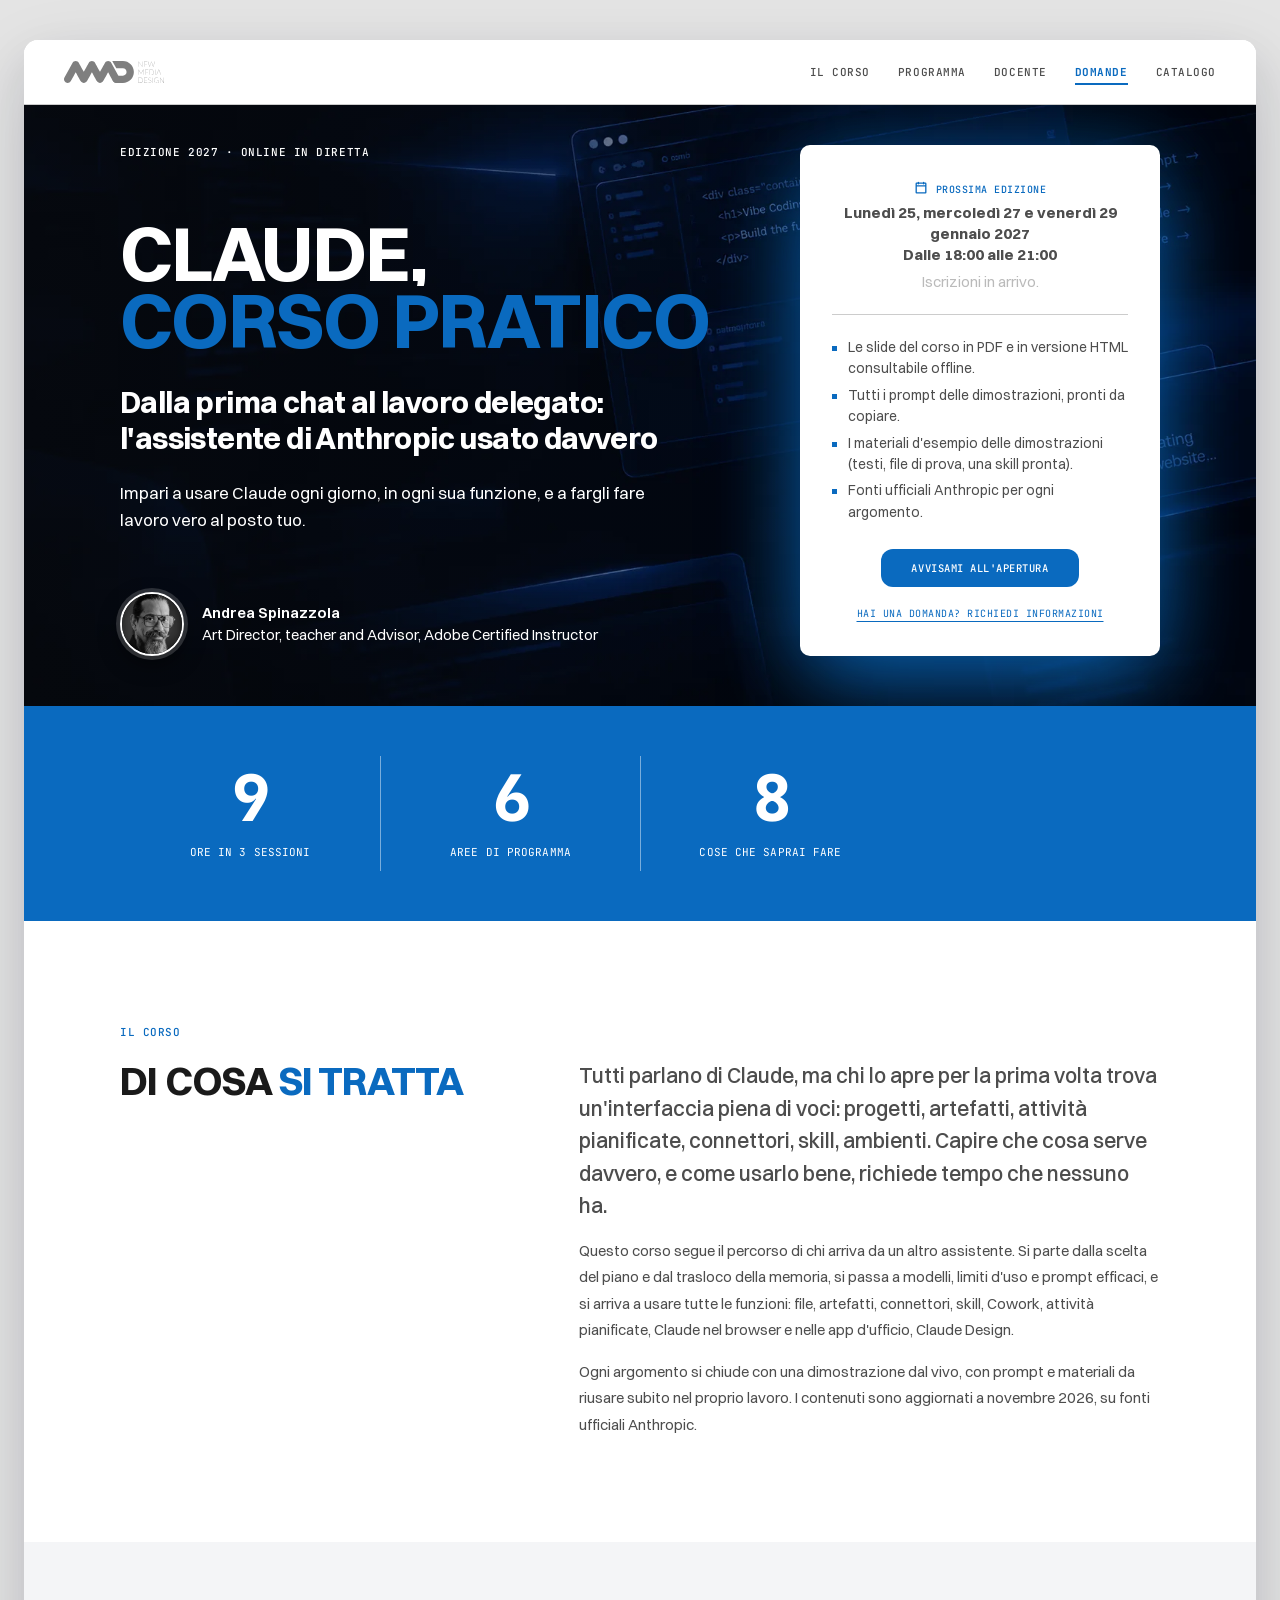
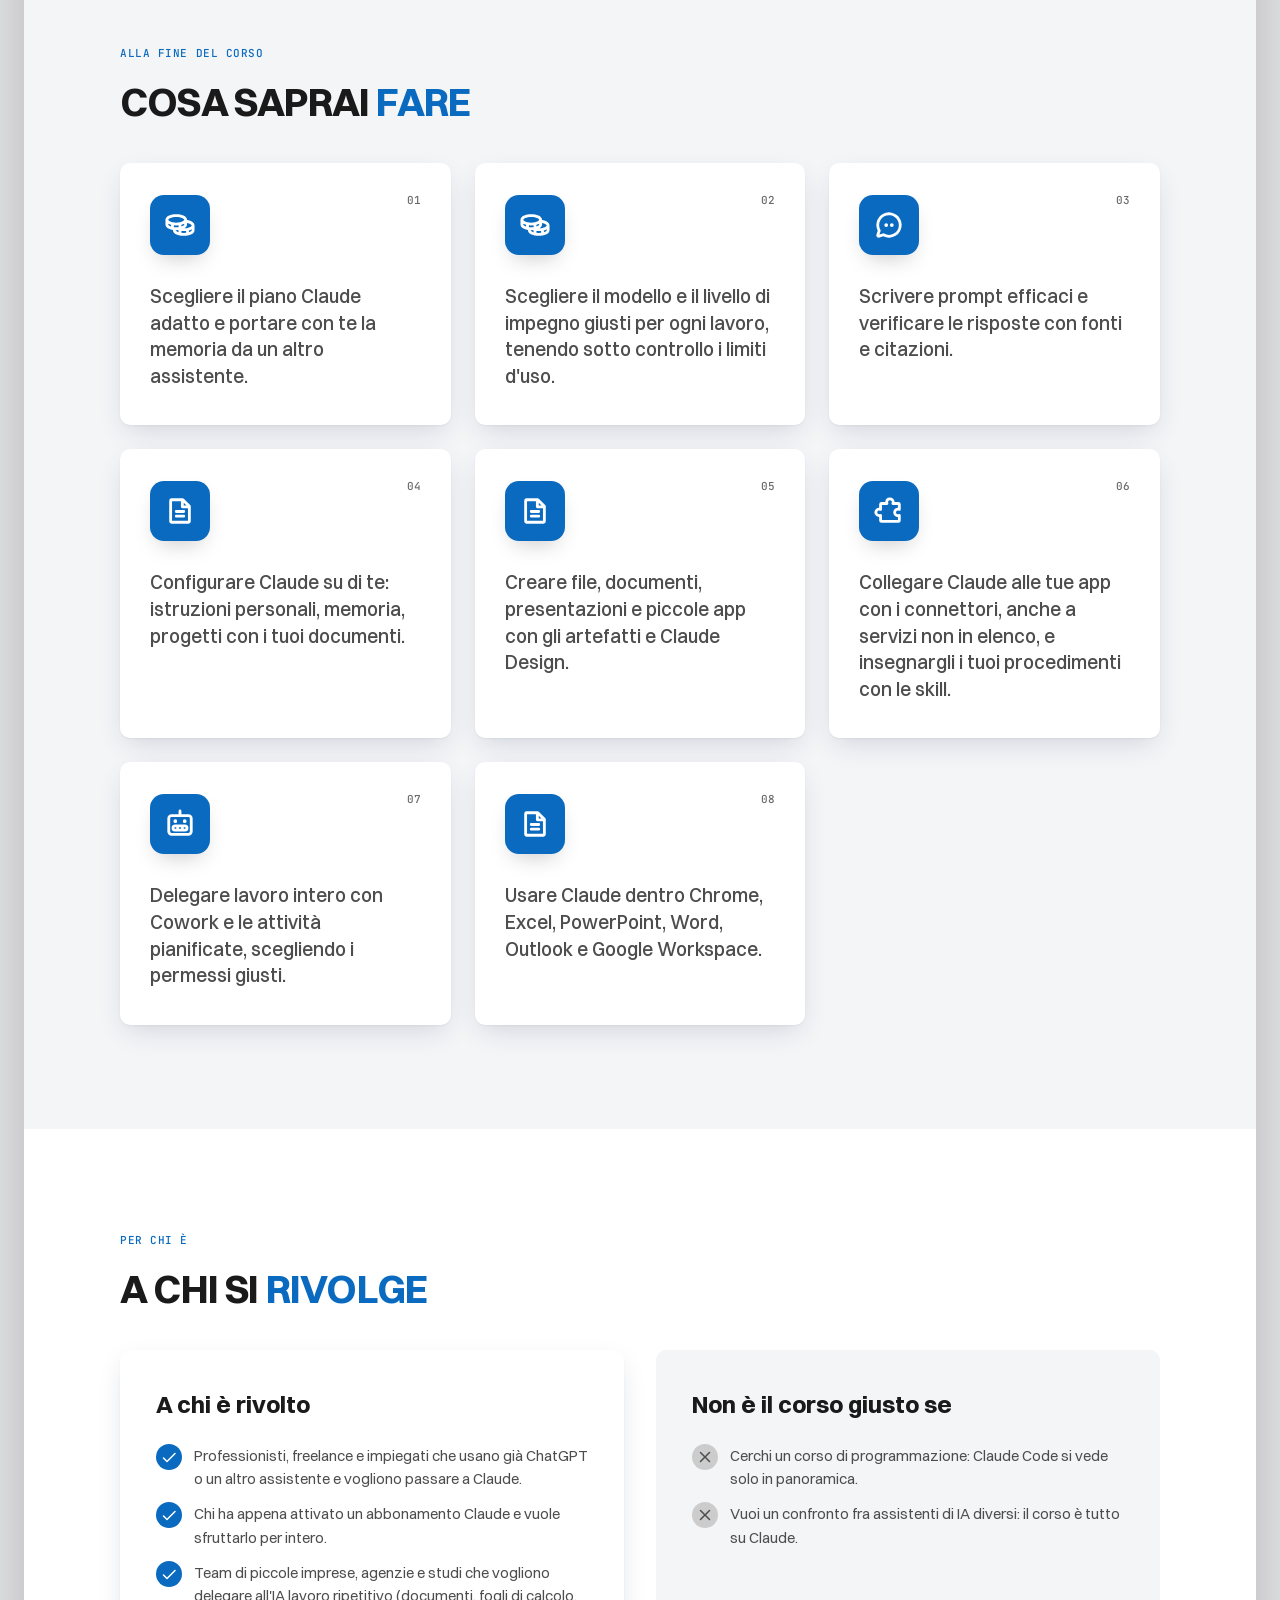
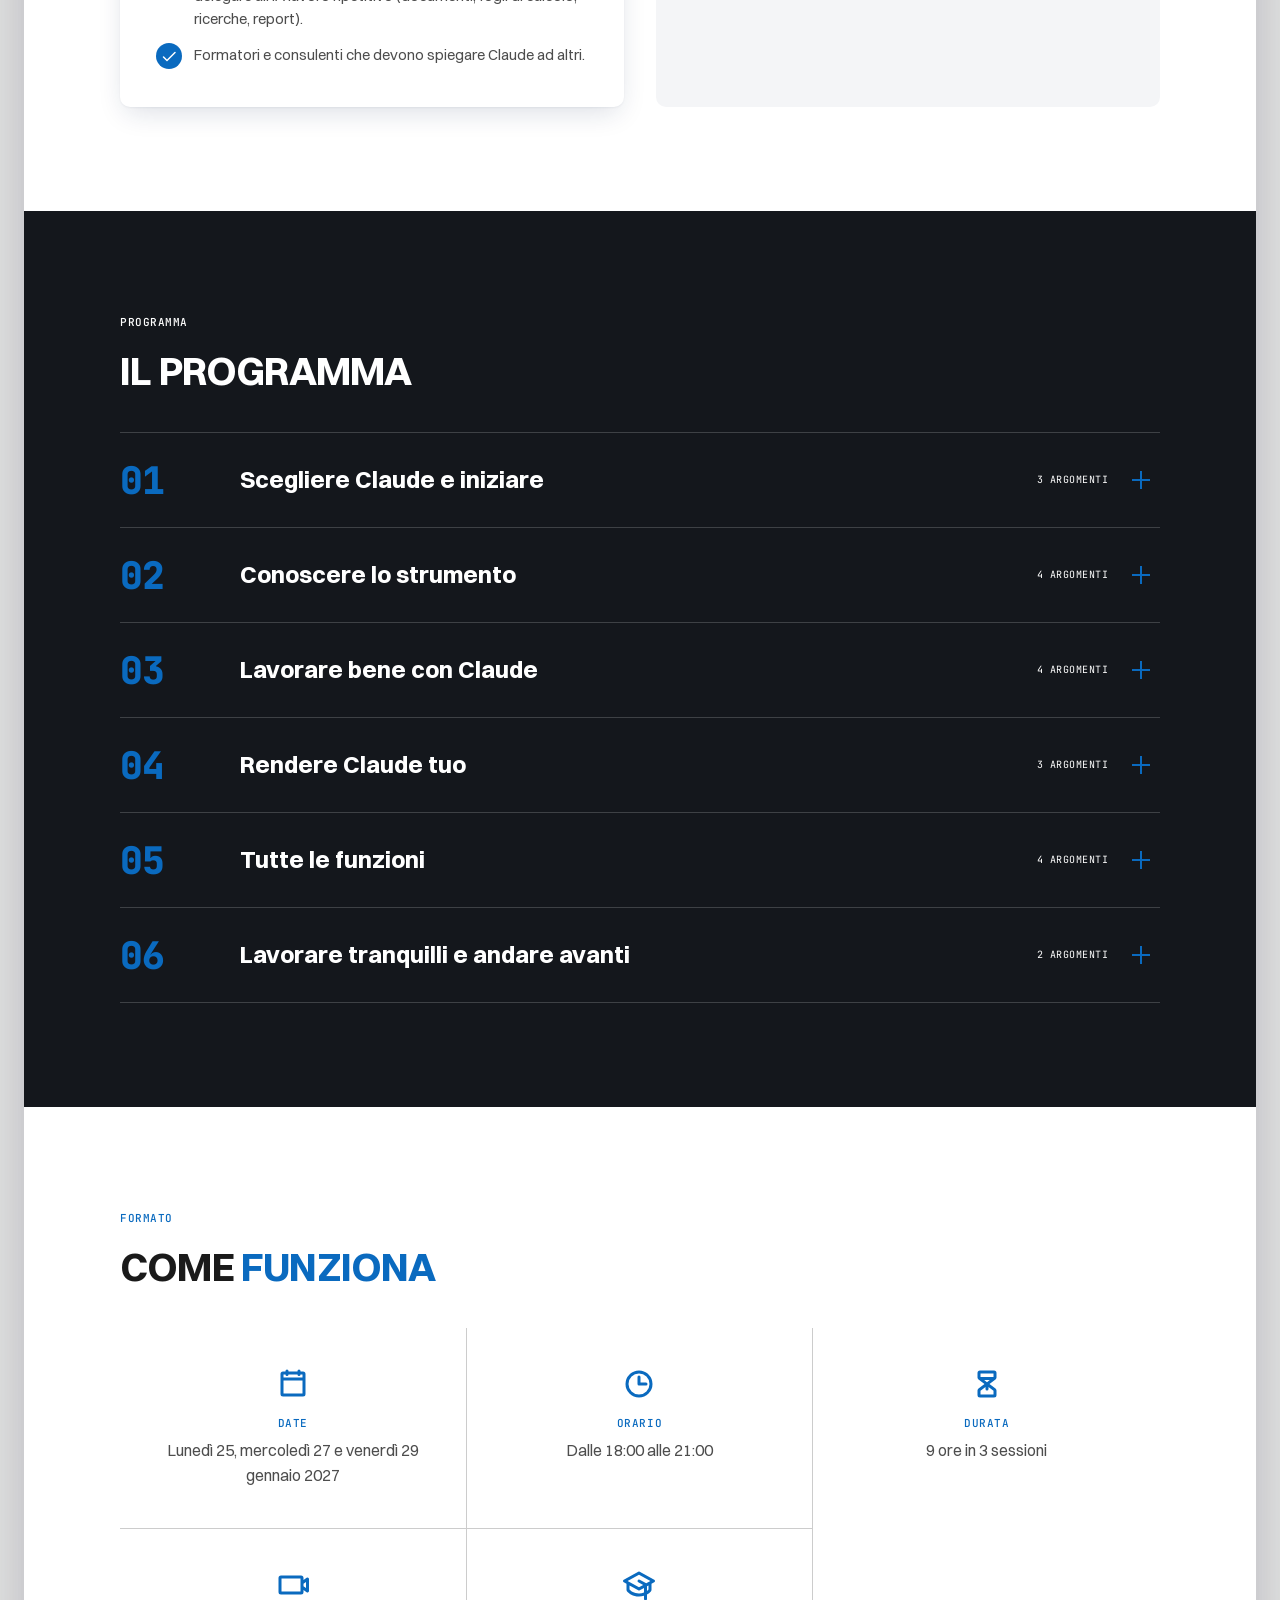
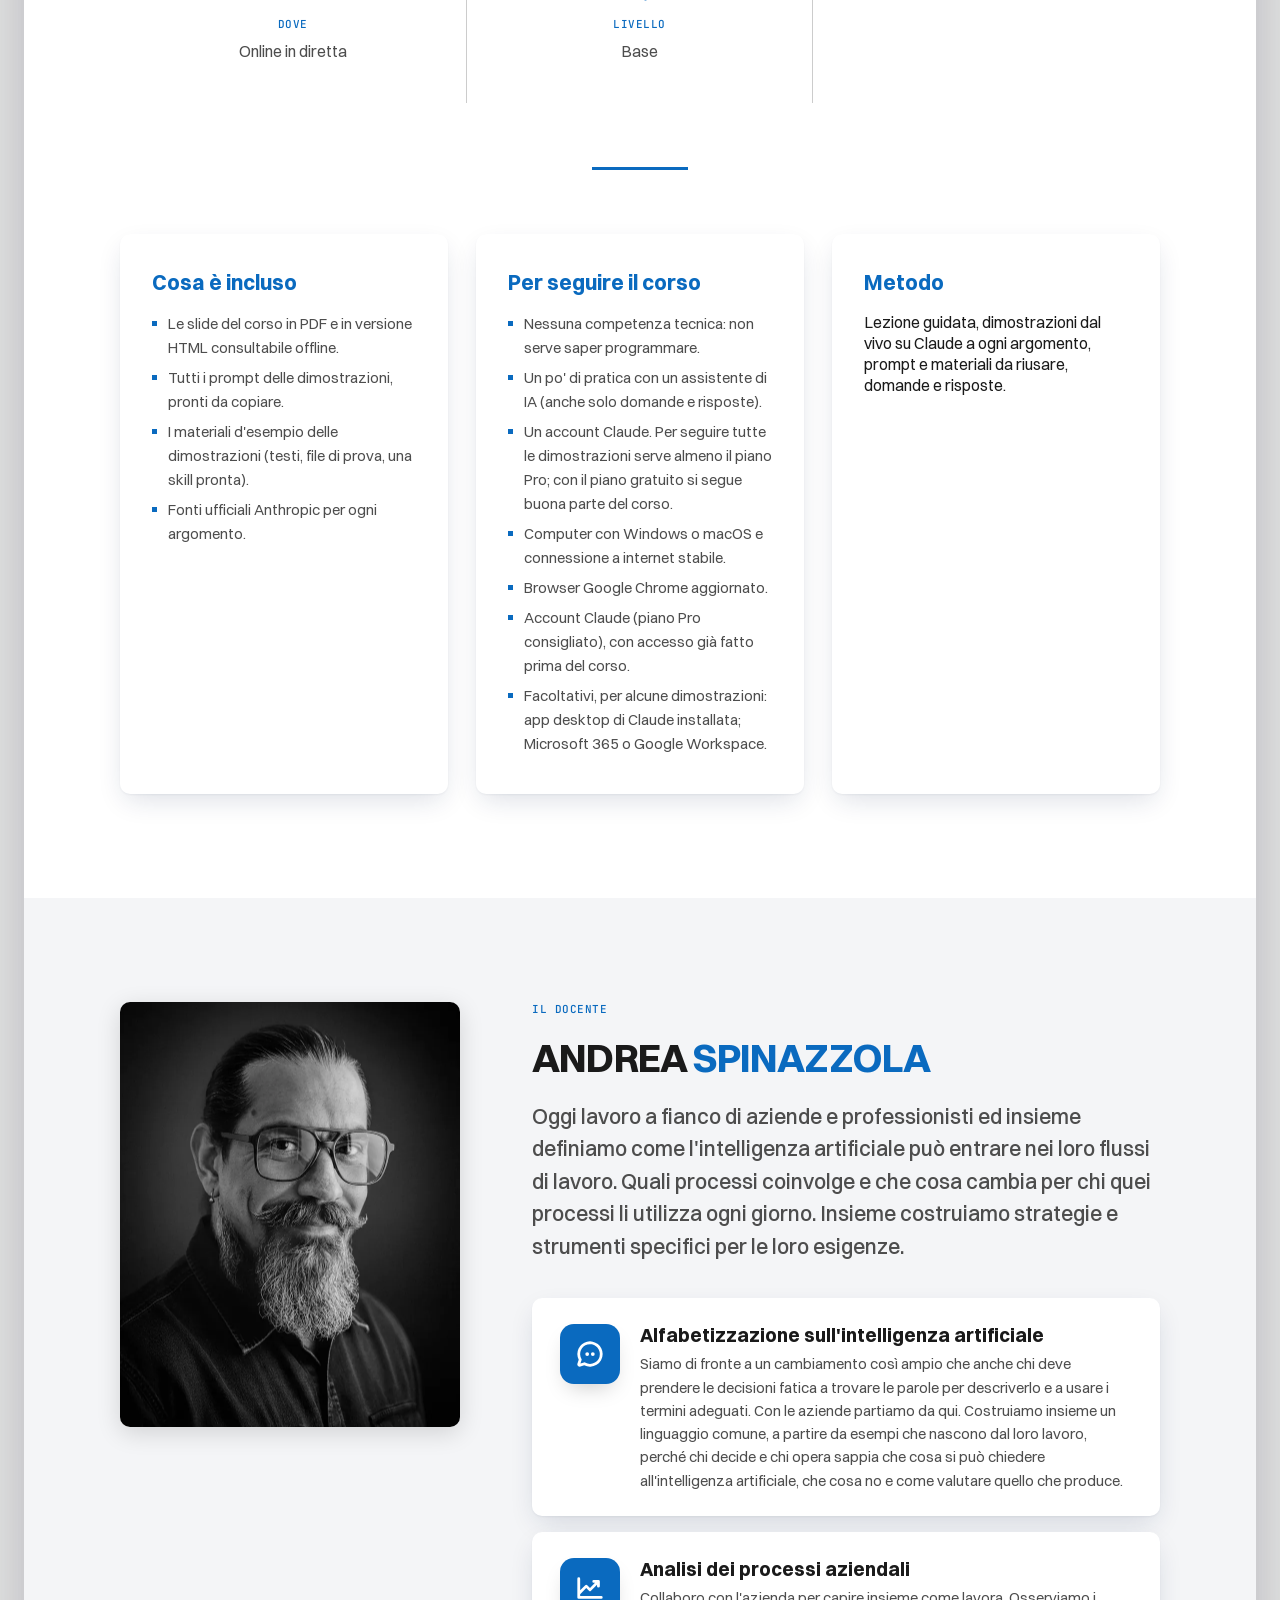
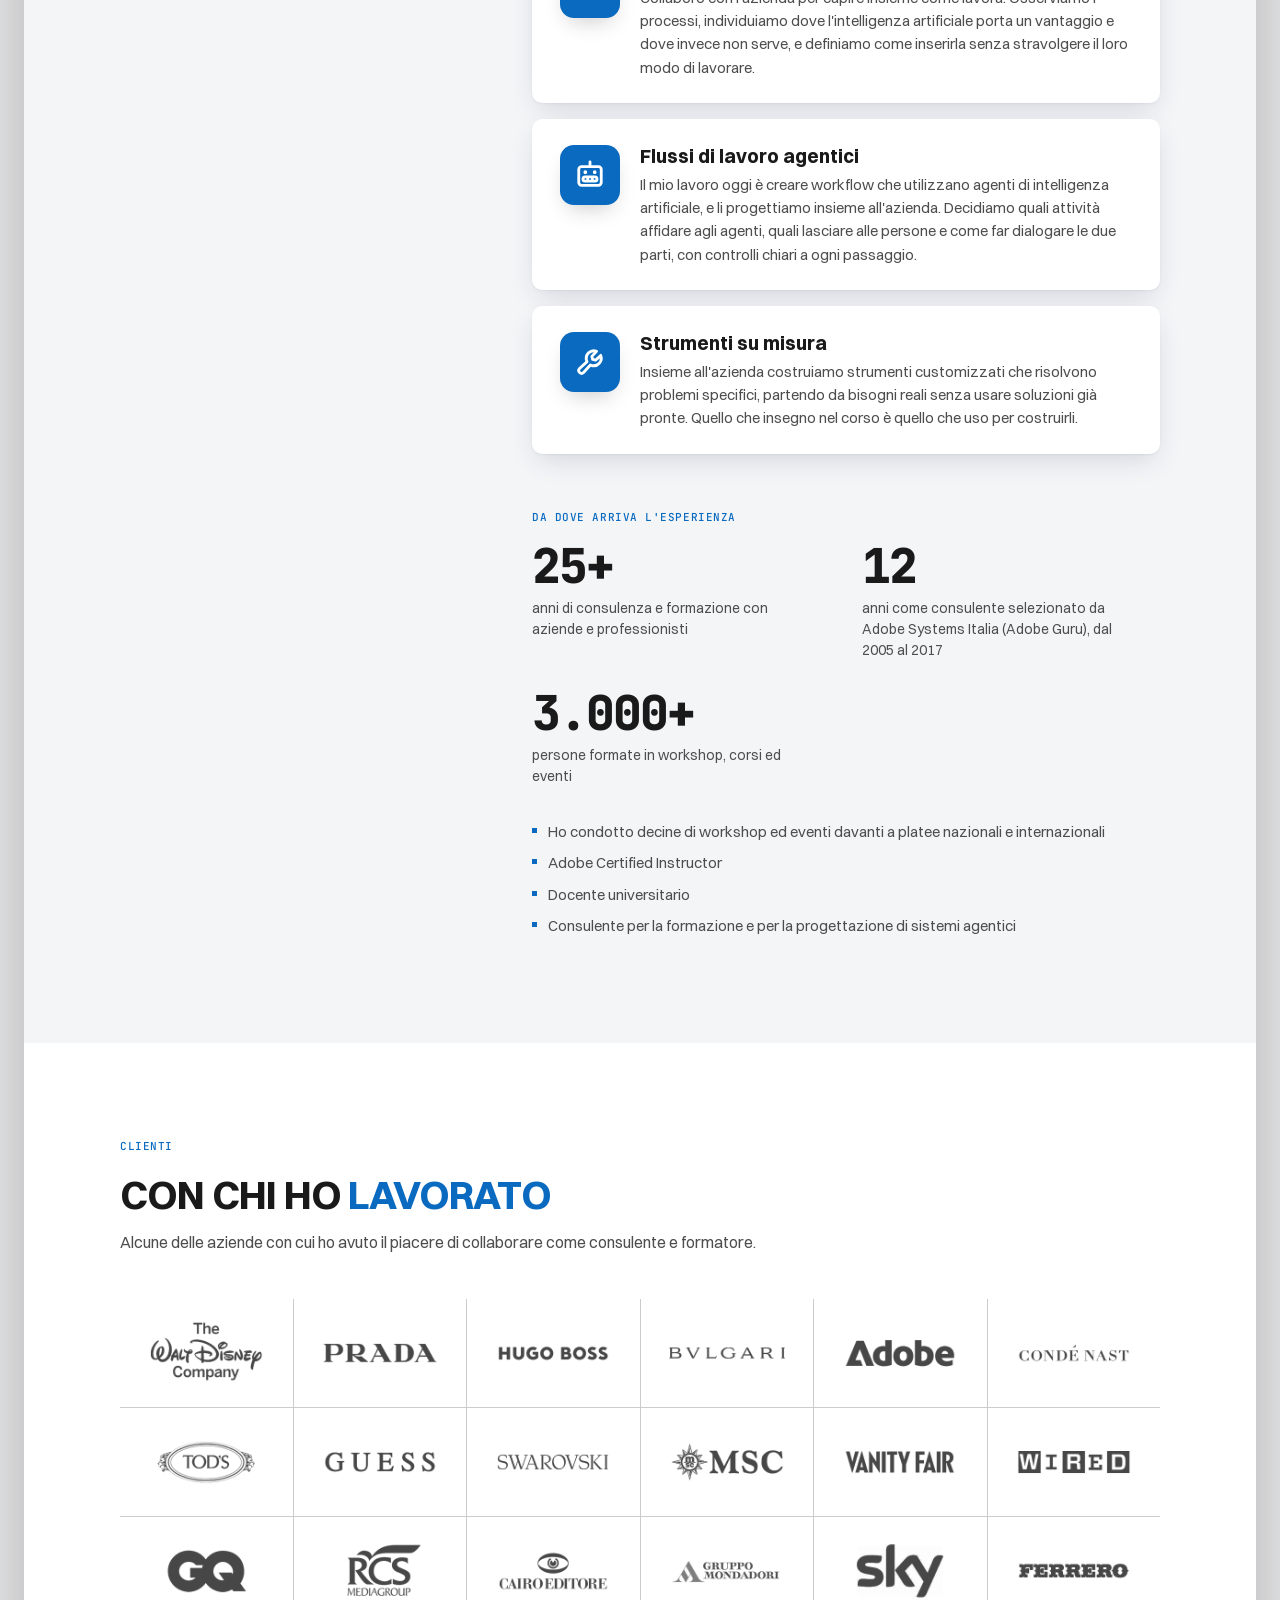
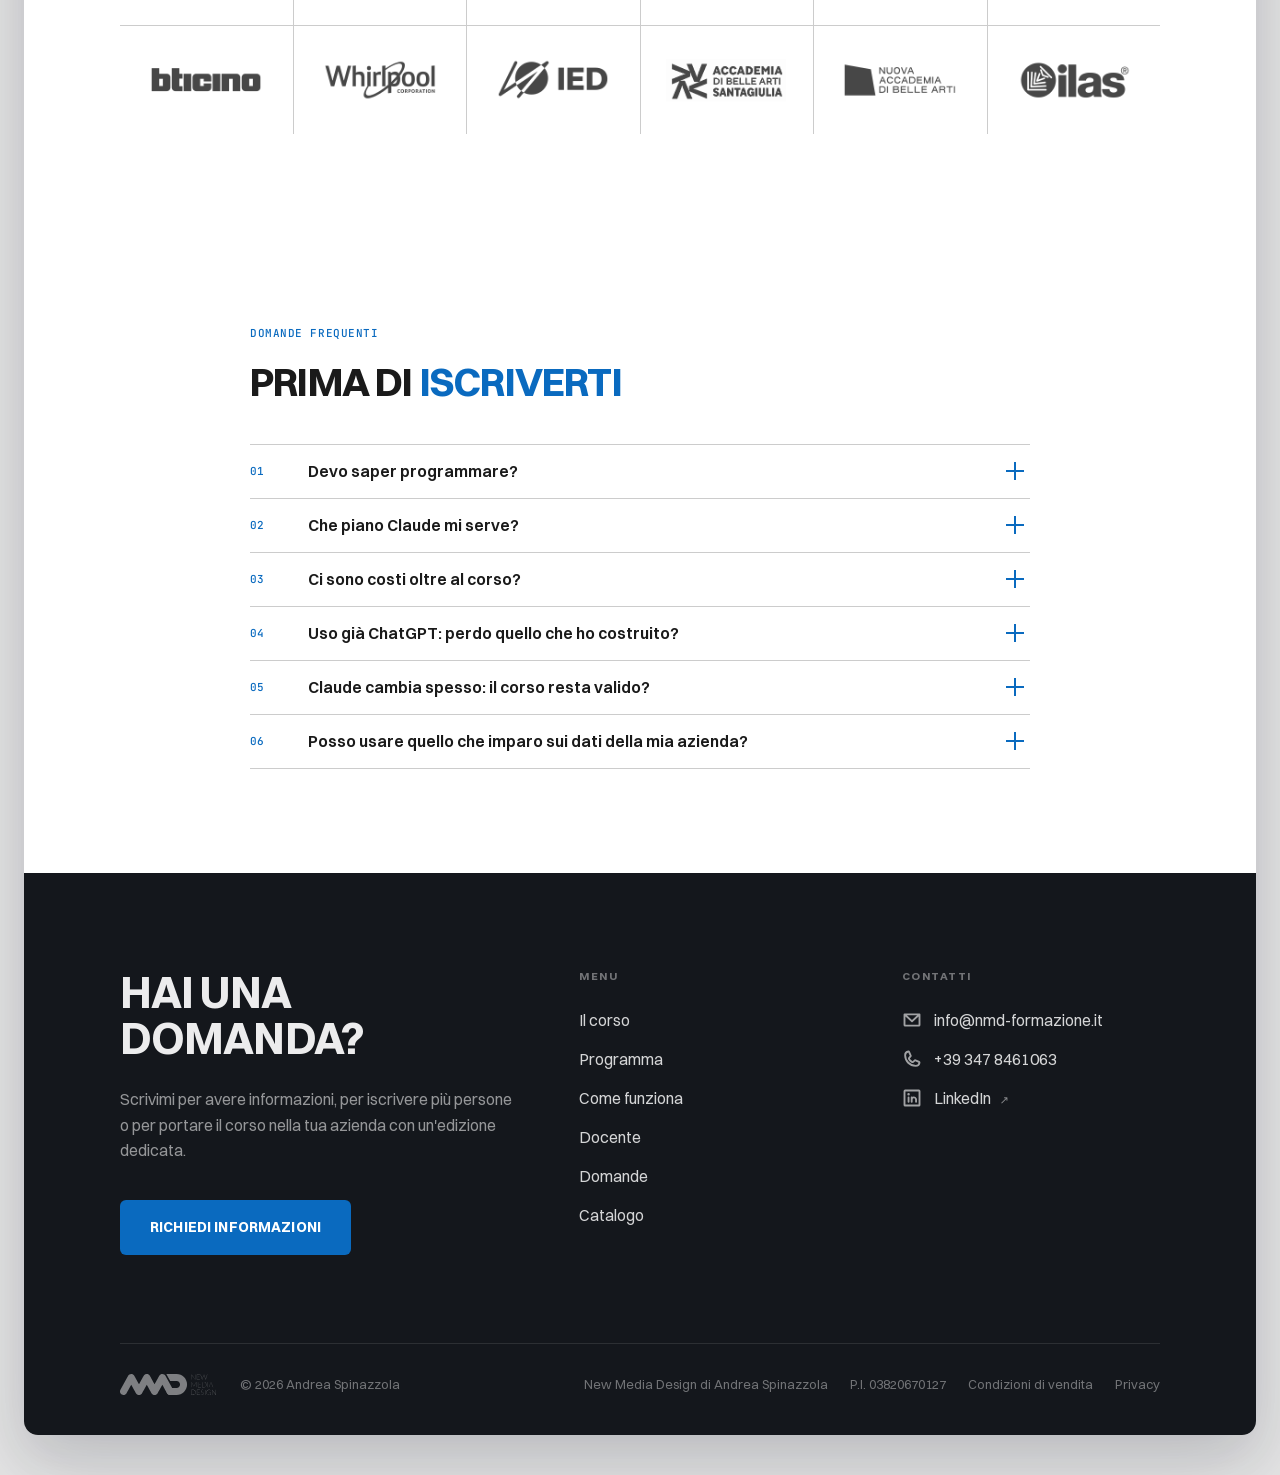
==== commit aa4ec728: "Sito: menu hamburger su tablet e telefono, scheda Claude nel catalogo che porta a /claude/ - Sotto i" ====
--- a/claude/index.html
+++ b/claude/index.html
@@ -7,7 +7,7 @@
   <meta name="robots" content="noindex">
   <link rel="icon" href="../assets/img/favicon.svg" type="image/svg+xml"><link rel="icon" href="../assets/img/favicon-32.png" sizes="32x32"><link rel="apple-touch-icon" href="../assets/img/apple-touch-icon.png">
   <script>document.documentElement.classList.add('js');</script>
-  <link rel="stylesheet" href="../assets/css/v3.css?v=c6df8b6c">
+  <link rel="stylesheet" href="../assets/css/v3.css?v=48b028be">
   <meta name="description" content="Impara a usare Claude in ogni funzione: piani, prompt, memoria, progetti, connettori, skill, Cowork e Claude Design, con dimostrazioni dal vivo.">
   <link rel="canonical" href="https://nmd-formazione.it/claude/">
   <meta property="og:type" content="website">
@@ -317,7 +317,7 @@
       <li>Servizi esterni che trattano i dati: Formspree (modulo), Stripe (pagamenti), piattaforma delle sessioni e delle registrazioni</li>
       <li>Conservazione e cancellazione: i dati di pagamento e di fatturazione si conservano per il tempo richiesto dagli obblighi fiscali, cioè 10 anni. Le richieste di informazioni si conservano per il tempo necessario a rispondere. I dati di iscrizione al webinar si conservano per il tempo necessario a organizzarlo e a inviare la registrazione. L'indirizzo email di chi ha chiesto di ricevere aggiornamenti si conserva fino alla revoca del consenso. Per chiedere l'accesso, la rettifica o la cancellazione dei dati, o per revocare il consenso, si può scrivere a info@nmd-formazione.it: la risposta arriva entro un mese. Resta salvo il diritto di rivolgersi al Garante per la protezione dei dati personali.</li>
       <li>Cookie: il sito non usa cookie di profilazione né cookie statistici. Il pagamento è gestito da Stripe e il modulo di contatto da Formspree, che possono usare propri cookie tecnici secondo le rispettive informative.</li>
-    </ul></div></div><div class="lmodal" id="modal-corsi" role="dialog" aria-modal="true" aria-labelledby="modal-corsi-t" hidden><div class="lmodal-backdrop" data-close></div><div class="lmodal-card lmodal-card--wide"><button class="lmodal-close" type="button" data-close aria-label="Chiudi">&#215;</button><p class="section-label">Catalogo</p><h2 class="headline" id="modal-corsi-t">Il nostro <em>catalogo corsi</em></h2><p class="courses-intro">Questi sono i corsi già pronti a catalogo, che verranno pianificati nei prossimi mesi. Se c&#8217;è qualcosa che ti interessa, scrivimi pure.</p><div class="courses-grid"><article class="ccard ccard--hot"><p class="ccard-stato">Iscrizioni aperte</p><h3>Vibe Coding</h3><p class="ccard-sub">Creare con l'intelligenza artificiale senza saper programmare</p><p class="ccard-desc">Per chi usa già un chatbot e vuole smettere di chiedere e aspettare risposte, e iniziare a costruire strumenti per il proprio lavoro, anche senza scrivere codice.</p><ul class="ccard-meta"><li><span>Durata</span>9 ore in tre sessioni</li><li><span>Erogazione</span>Online in diretta</li></ul><a class="ccard-btn" href="../vibe-coding/#iscrizione">Iscriviti</a></article><article class="ccard"><p class="ccard-stato">In programma</p><h3>Claude, corso completo</h3><p class="ccard-sub">Edizione 2026</p><p class="ccard-desc">Dall'account ai connettori, dagli artefatti a Cowork e Claude Code, per imparare a usare Claude con metodo e in sicurezza.</p><ul class="ccard-meta"><li><span>Durata</span>9 ore in tre sessioni</li><li><span>Erogazione</span>Online in diretta</li></ul><button class="ccard-btn js-open-contact" type="button" data-close data-motivo="Interesse per il corso Claude">Richiedi info</button></article><article class="ccard"><p class="ccard-stato">In programma</p><h3>Google AI</h3><p class="ccard-sub">Guida completa all'ecosistema 2026</p><p class="ccard-desc">Gemini, i portali di Google AI, prompt engineering, immagini, video e analisi di documenti, per scegliere lo strumento giusto per ogni lavoro.</p><ul class="ccard-meta"><li><span>Durata</span>9 ore in tre sessioni</li><li><span>Erogazione</span>Online in diretta</li></ul><button class="ccard-btn js-open-contact" type="button" data-close data-motivo="Interesse per il corso Google AI">Richiedi info</button></article><article class="ccard"><p class="ccard-stato">In programma</p><h3>Intelligenza Artificiale Generativa</h3><p class="ccard-sub">Per la creazione di contenuti, edizione 2026</p><p class="ccard-desc">Come funzionano i Large Language Models, come si scrive un prompt e come usarli nel lavoro di ogni giorno, con esempi pratici.</p><ul class="ccard-meta"><li><span>Durata</span>9 ore in tre sessioni</li><li><span>Erogazione</span>Online in diretta</li></ul><button class="ccard-btn js-open-contact" type="button" data-close data-motivo="Interesse per il corso IA generativa">Richiedi info</button></article><article class="ccard"><p class="ccard-stato">In programma</p><h3>Open Source e Intelligenza Artificiale Generativa</h3><p class="ccard-sub">Guida pratica per la creazione di contenuti</p><p class="ccard-desc">I modelli open source, dove trovarli e come usarli, dai repository agli strumenti, con il prompt engineering per testi e immagini.</p><ul class="ccard-meta"><li><span>Durata</span>9 ore in tre sessioni</li><li><span>Erogazione</span>Online in diretta</li></ul><button class="ccard-btn js-open-contact" type="button" data-close data-motivo="Interesse per il corso Open Source">Richiedi info</button></article></div></div></div>
+    </ul></div></div><div class="lmodal" id="modal-corsi" role="dialog" aria-modal="true" aria-labelledby="modal-corsi-t" hidden><div class="lmodal-backdrop" data-close></div><div class="lmodal-card lmodal-card--wide"><button class="lmodal-close" type="button" data-close aria-label="Chiudi">&#215;</button><p class="section-label">Catalogo</p><h2 class="headline" id="modal-corsi-t">Il nostro <em>catalogo corsi</em></h2><p class="courses-intro">Questi sono i corsi già pronti a catalogo, che verranno pianificati nei prossimi mesi. Se c&#8217;è qualcosa che ti interessa, scrivimi pure.</p><div class="courses-grid"><article class="ccard ccard--hot"><p class="ccard-stato">Iscrizioni aperte</p><h3>Vibe Coding</h3><p class="ccard-sub">Creare con l'intelligenza artificiale senza saper programmare</p><p class="ccard-desc">Per chi usa già un chatbot e vuole smettere di chiedere e aspettare risposte, e iniziare a costruire strumenti per il proprio lavoro, anche senza scrivere codice.</p><ul class="ccard-meta"><li><span>Durata</span>9 ore in tre sessioni</li><li><span>Erogazione</span>Online in diretta</li></ul><a class="ccard-btn" href="../vibe-coding/#iscrizione">Iscriviti</a></article><article class="ccard"><p class="ccard-stato">Iscrizioni in arrivo</p><h3>Claude, corso pratico</h3><p class="ccard-sub">Dalla prima chat al lavoro delegato: l'assistente di Anthropic usato davvero</p><p class="ccard-desc">Un corso pratico per chi usa già un po' l'intelligenza artificiale e vuole passare a Claude: piani, modelli, prompt, memoria, progetti, connettori, skill e agenti, con dimostrazioni dal vivo.</p><ul class="ccard-meta"><li><span>Durata</span>9 ore in 3 sessioni</li><li><span>Erogazione</span>Online in diretta</li></ul><a class="ccard-btn" href="/claude/" data-close>Scopri il corso</a></article><article class="ccard"><p class="ccard-stato">In programma</p><h3>Google AI</h3><p class="ccard-sub">Guida completa all'ecosistema 2026</p><p class="ccard-desc">Gemini, i portali di Google AI, prompt engineering, immagini, video e analisi di documenti, per scegliere lo strumento giusto per ogni lavoro.</p><ul class="ccard-meta"><li><span>Durata</span>9 ore in tre sessioni</li><li><span>Erogazione</span>Online in diretta</li></ul><button class="ccard-btn js-open-contact" type="button" data-close data-motivo="Interesse per il corso Google AI">Richiedi info</button></article><article class="ccard"><p class="ccard-stato">In programma</p><h3>Intelligenza Artificiale Generativa</h3><p class="ccard-sub">Per la creazione di contenuti, edizione 2026</p><p class="ccard-desc">Come funzionano i Large Language Models, come si scrive un prompt e come usarli nel lavoro di ogni giorno, con esempi pratici.</p><ul class="ccard-meta"><li><span>Durata</span>9 ore in tre sessioni</li><li><span>Erogazione</span>Online in diretta</li></ul><button class="ccard-btn js-open-contact" type="button" data-close data-motivo="Interesse per il corso IA generativa">Richiedi info</button></article><article class="ccard"><p class="ccard-stato">In programma</p><h3>Open Source e Intelligenza Artificiale Generativa</h3><p class="ccard-sub">Guida pratica per la creazione di contenuti</p><p class="ccard-desc">I modelli open source, dove trovarli e come usarli, dai repository agli strumenti, con il prompt engineering per testi e immagini.</p><ul class="ccard-meta"><li><span>Durata</span>9 ore in tre sessioni</li><li><span>Erogazione</span>Online in diretta</li></ul><button class="ccard-btn js-open-contact" type="button" data-close data-motivo="Interesse per il corso Open Source">Richiedi info</button></article></div></div></div>
 
 <!-- ═══ OVERLAY RICHIESTA INFORMAZIONI ═══ -->
 <div class="contact-overlay" id="contact-overlay" aria-hidden="true" role="dialog" aria-label="Richiedi informazioni">
@@ -363,6 +363,6 @@
 
 
 <script src="../assets/js/site.js?v=d64c2c45"></script>
-<script src="../assets/js/v3.js?v=2946d6a4"></script>
+<script src="../assets/js/v3.js?v=dcec4334"></script>
 </body>
 </html>
--- a/assets/css/v3.css
+++ b/assets/css/v3.css
@@ -964,6 +964,45 @@
 /* Ritratto tondo nella hero: mai compresso dal testo accanto (sul telefono si ovalizzava) */
 .hero-who img { flex: none; aspect-ratio: 1 / 1; object-fit: cover; }
 
+/* ── Menu a scomparsa (hamburger) su tablet e telefono ──
+   Il pulsante e la copia di «Iscrizione» li aggiunge draft.js, solo nelle pagine con piu voci.
+   Le pagine con una voce sola (condizioni, privacy, grazie) la tengono visibile nella barra. */
+.bar-toggle, .bar-cta { display: none; }
+@media (max-width: 960px) {
+  .bar-nav a:only-child { display: inline-block; }
+  .bar.has-menu .bar-nav {
+    position: absolute; top: 100%; left: 0; right: 0;
+    flex-direction: column; gap: 0; padding: 6px 28px 14px;
+    background: var(--nmd-white); border-bottom: 1px solid var(--border);
+    box-shadow: 0 18px 30px -18px rgba(20, 40, 80, 0.28);
+    opacity: 0; visibility: hidden; transform: translateY(-6px);
+    transition: opacity 0.22s ease, transform 0.22s var(--ease-out), visibility 0s linear 0.22s;
+  }
+  .bar.has-menu.is-open .bar-nav { opacity: 1; visibility: visible; transform: none; transition-delay: 0s; }
+  .bar.has-menu .bar-nav a { display: block; padding: 15px 0; font-size: 12px; border-top: 1px solid var(--border); }
+  .bar.has-menu .bar-nav a:first-child { border-top: 0; }
+  .bar.has-menu .bar-nav a::after { display: none; }
+  .bar.has-menu .bar-cta {
+    display: inline-block; margin-left: auto; margin-right: 14px; padding: 6px 0;
+    font-family: var(--font-mono); font-size: 11px; font-weight: 700;
+    letter-spacing: var(--tracking-mono-label); text-transform: uppercase;
+    color: var(--accent); text-decoration: none;
+  }
+  .bar.has-menu .bar-toggle {
+    display: inline-flex; align-items: center; justify-content: center;
+    width: 40px; height: 40px; margin-right: -8px; padding: 0;
+    border: 0; border-radius: 8px; background: none; cursor: pointer;
+    color: var(--nmd-grey-700); transition: color 0.2s ease;
+  }
+  .bar.has-menu .bar-toggle:hover, .bar.has-menu.is-open .bar-toggle { color: var(--accent); }
+  .bar-toggle svg { width: 22px; height: 22px; }
+  .bar-toggle .ic-close, .bar.is-open .bar-toggle .ic-open { display: none; }
+  .bar.is-open .bar-toggle .ic-close { display: block; }
+}
+@media (max-width: 720px) {
+  .bar.has-menu .bar-nav { padding: 6px 20px 14px; }
+}
+
 /* ── Pagine del sito (home, corsi, grazie) ── */
 .course-list { list-style: none; border-top: 1px solid var(--nmd-grey-200); }
 .course-list li { display: grid; grid-template-columns: 1fr 1.2fr; gap: 24px; padding: 22px 0; border-bottom: 1px solid var(--nmd-grey-200); align-items: baseline; }
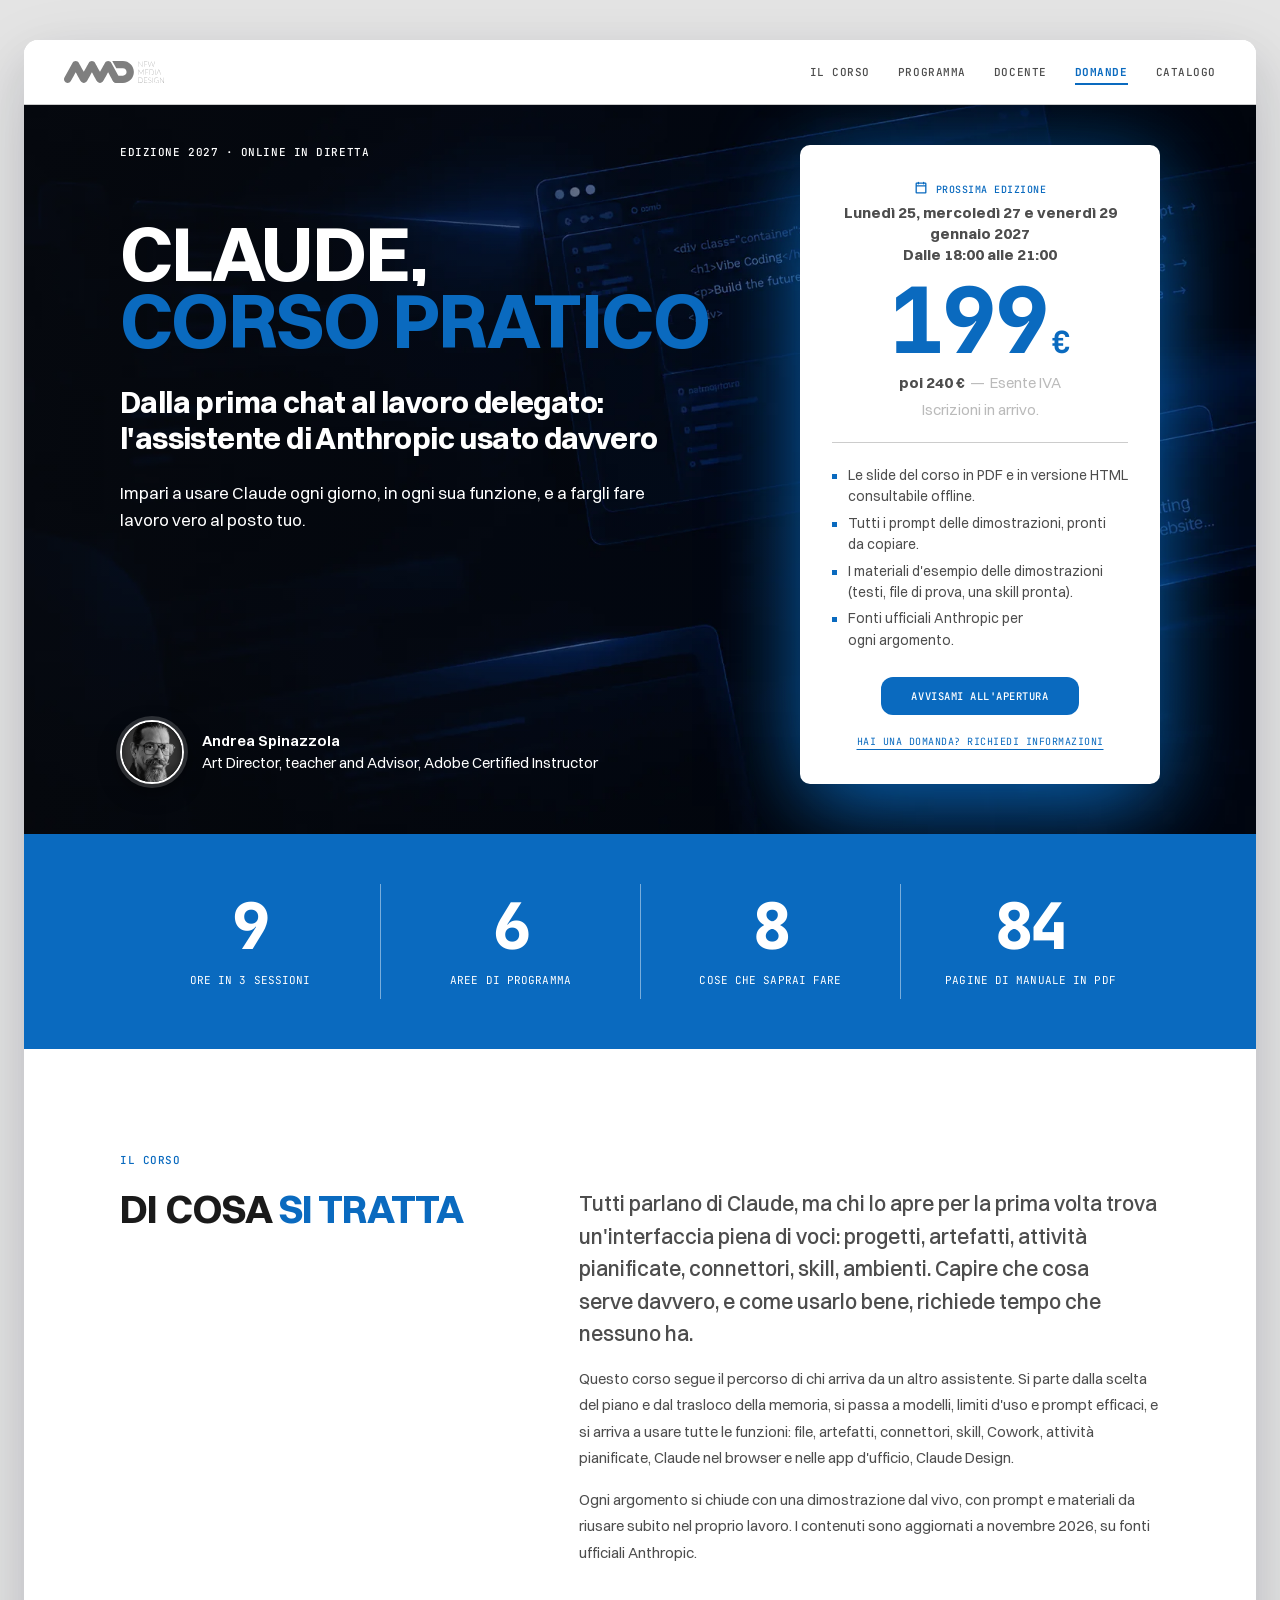
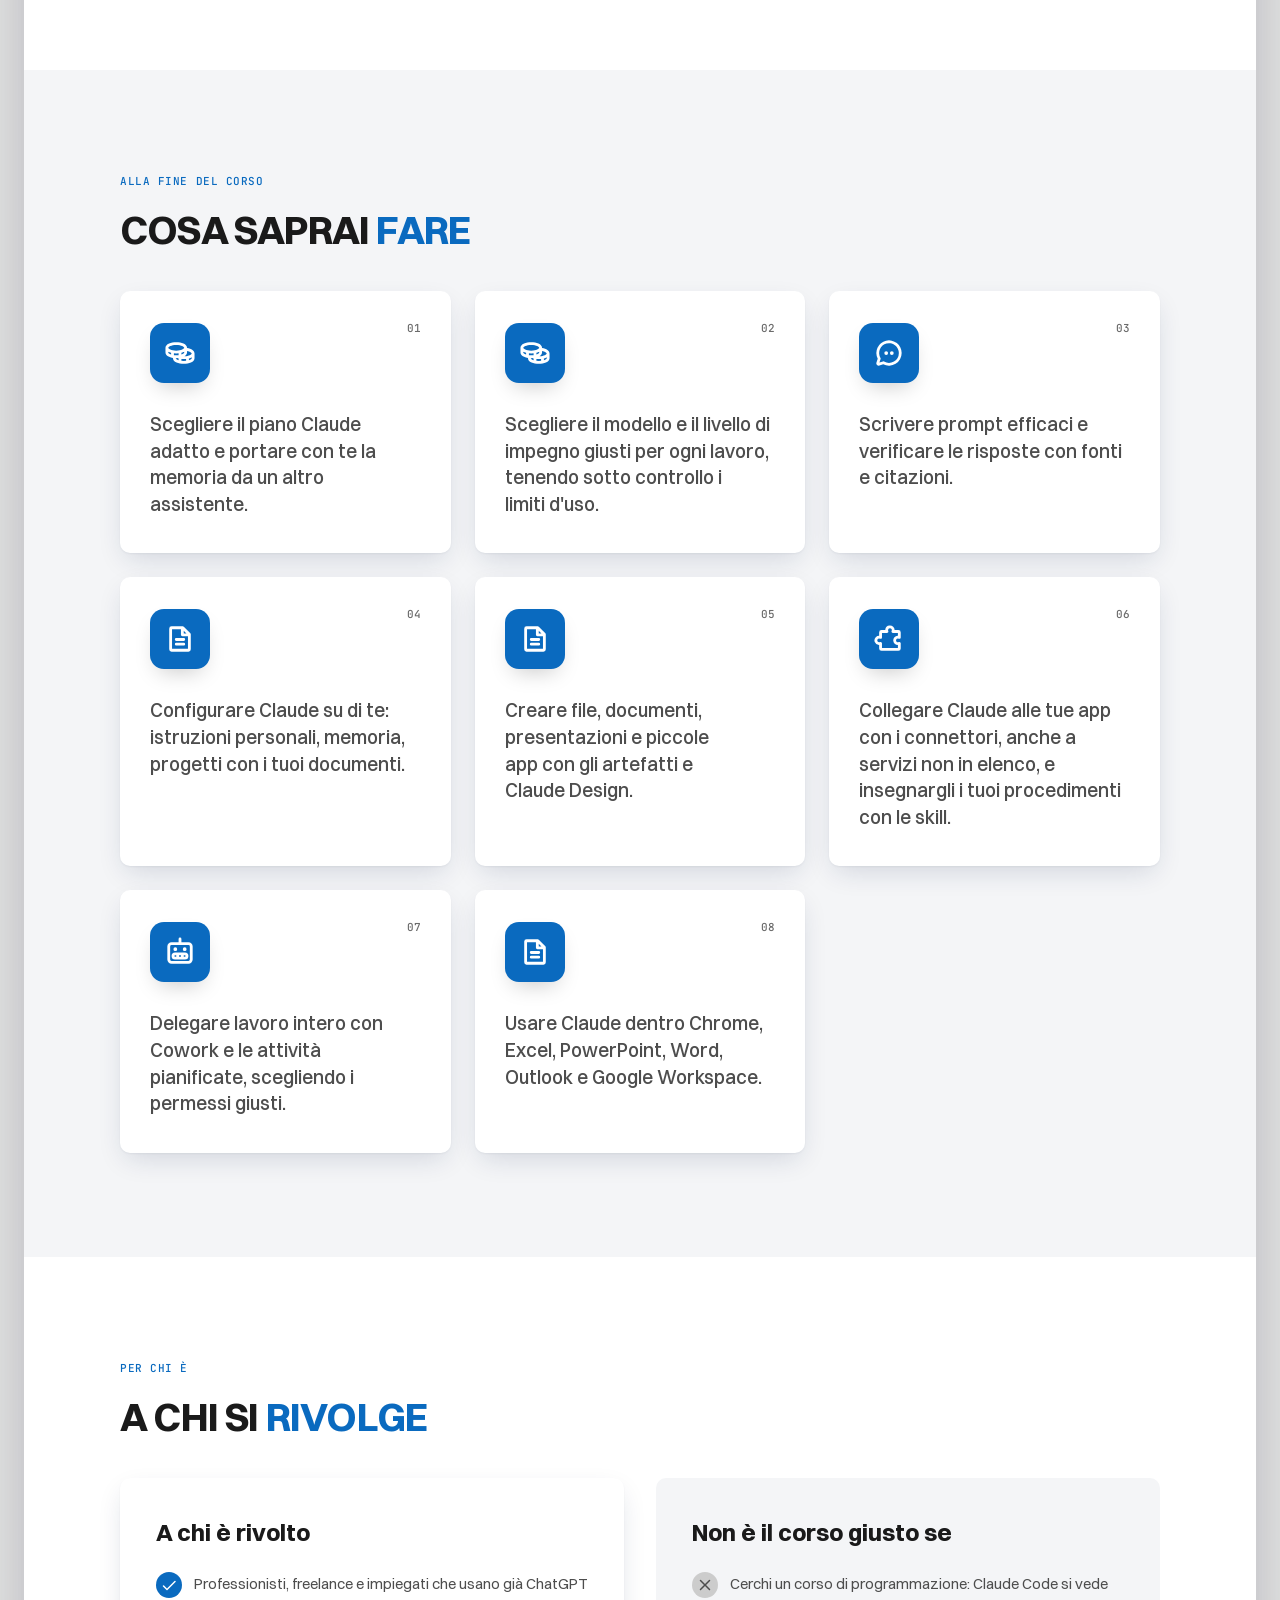
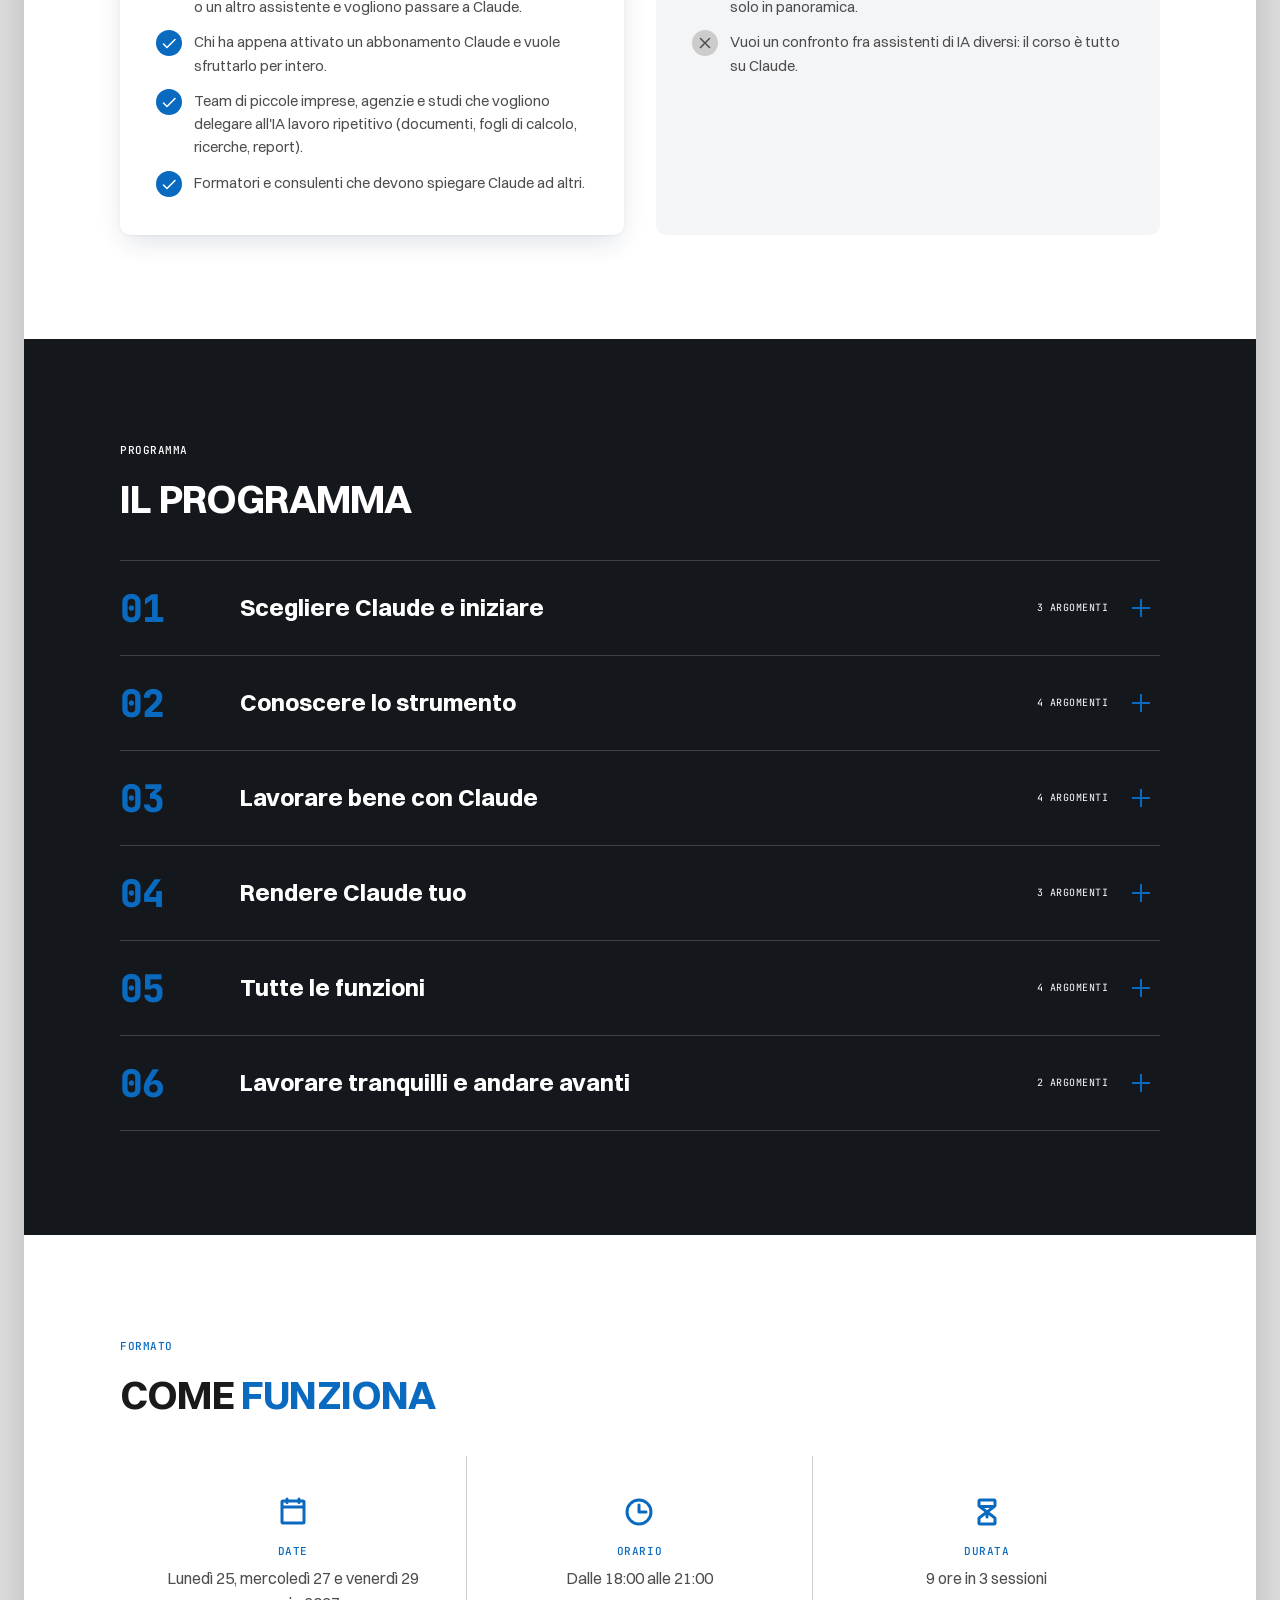
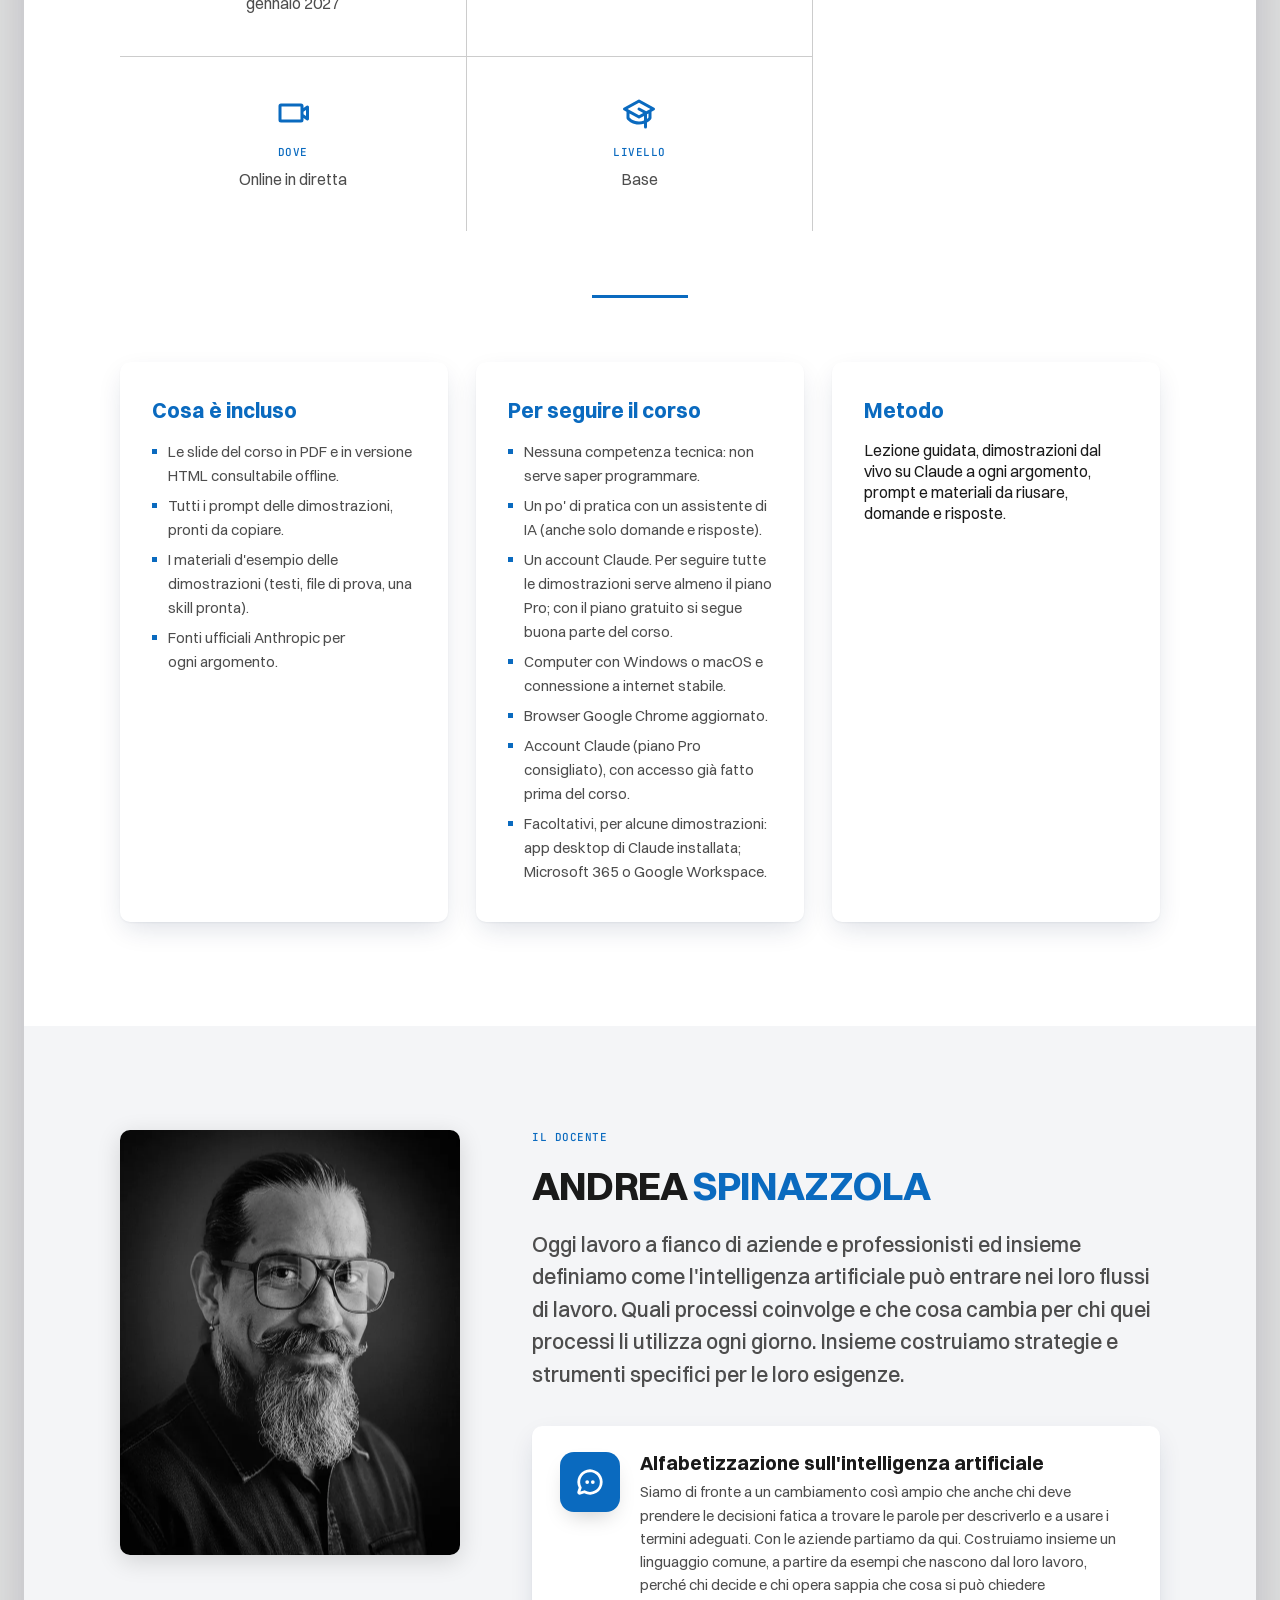
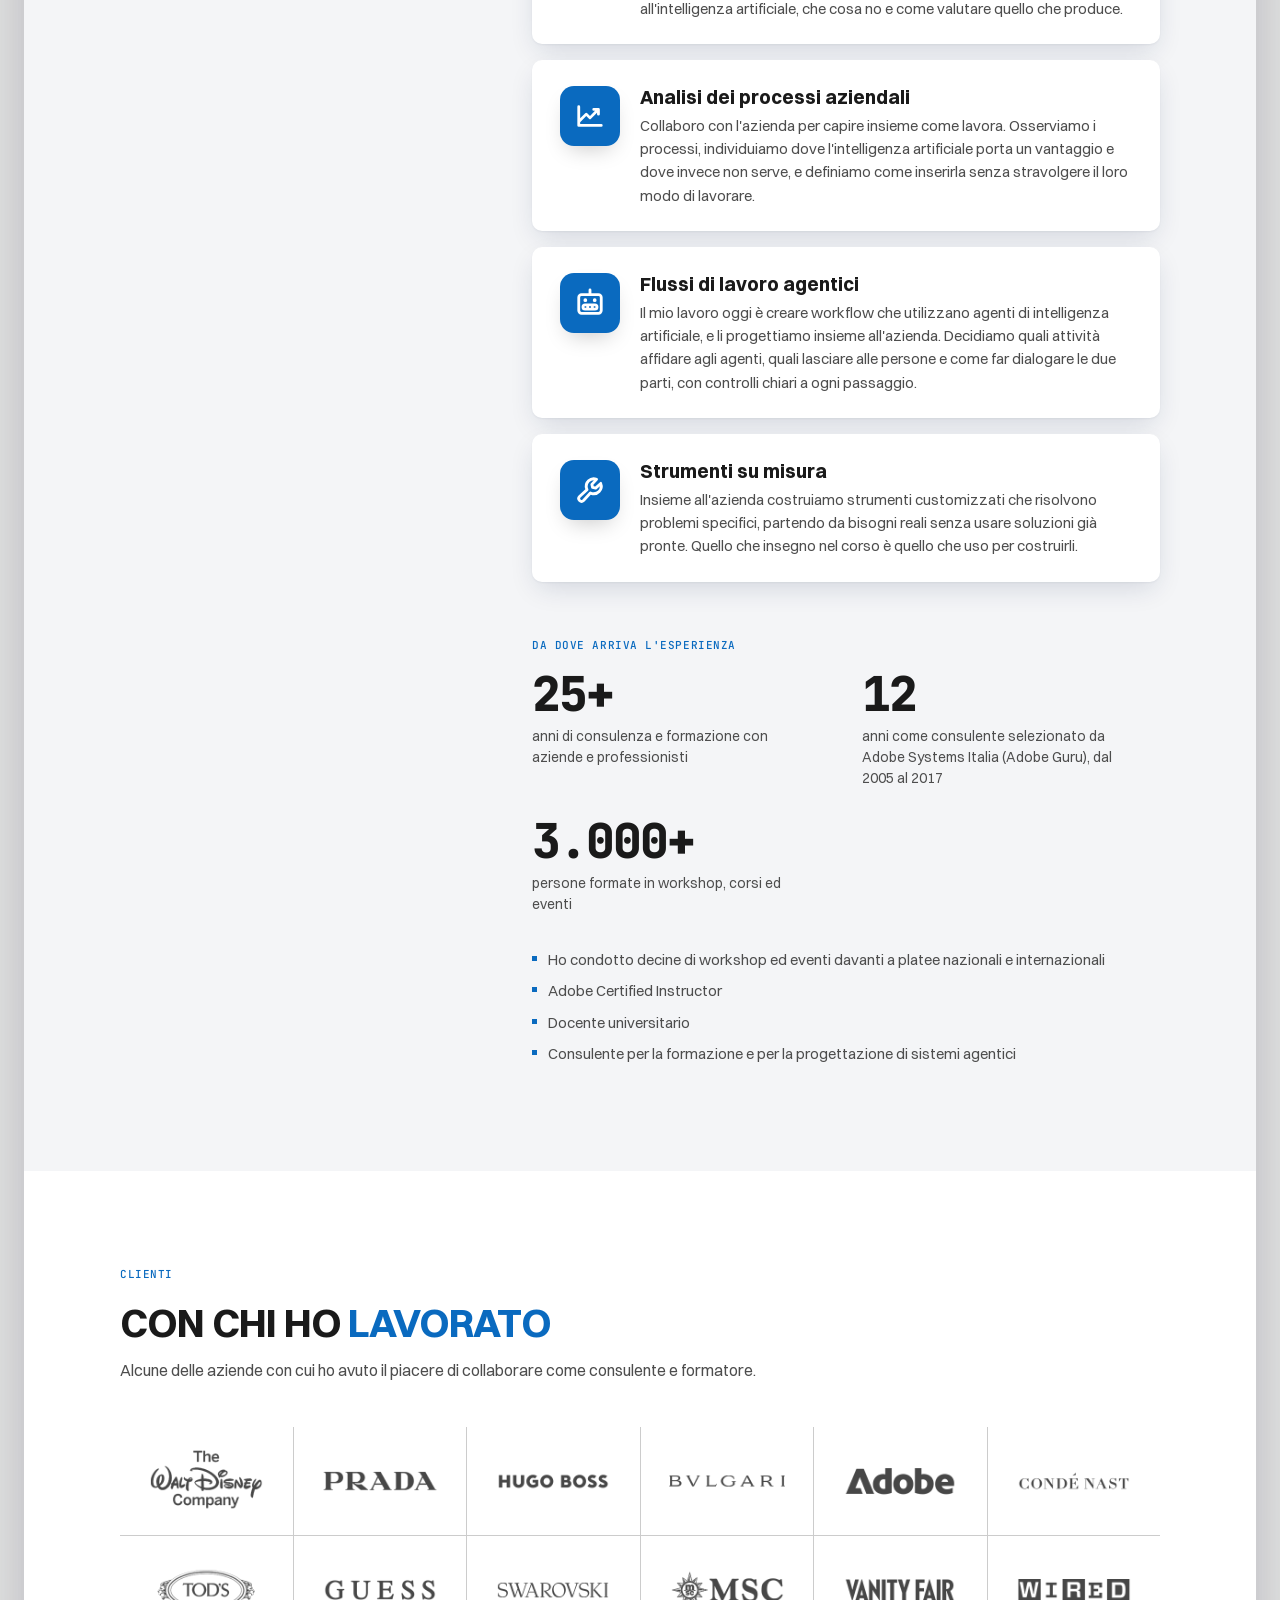
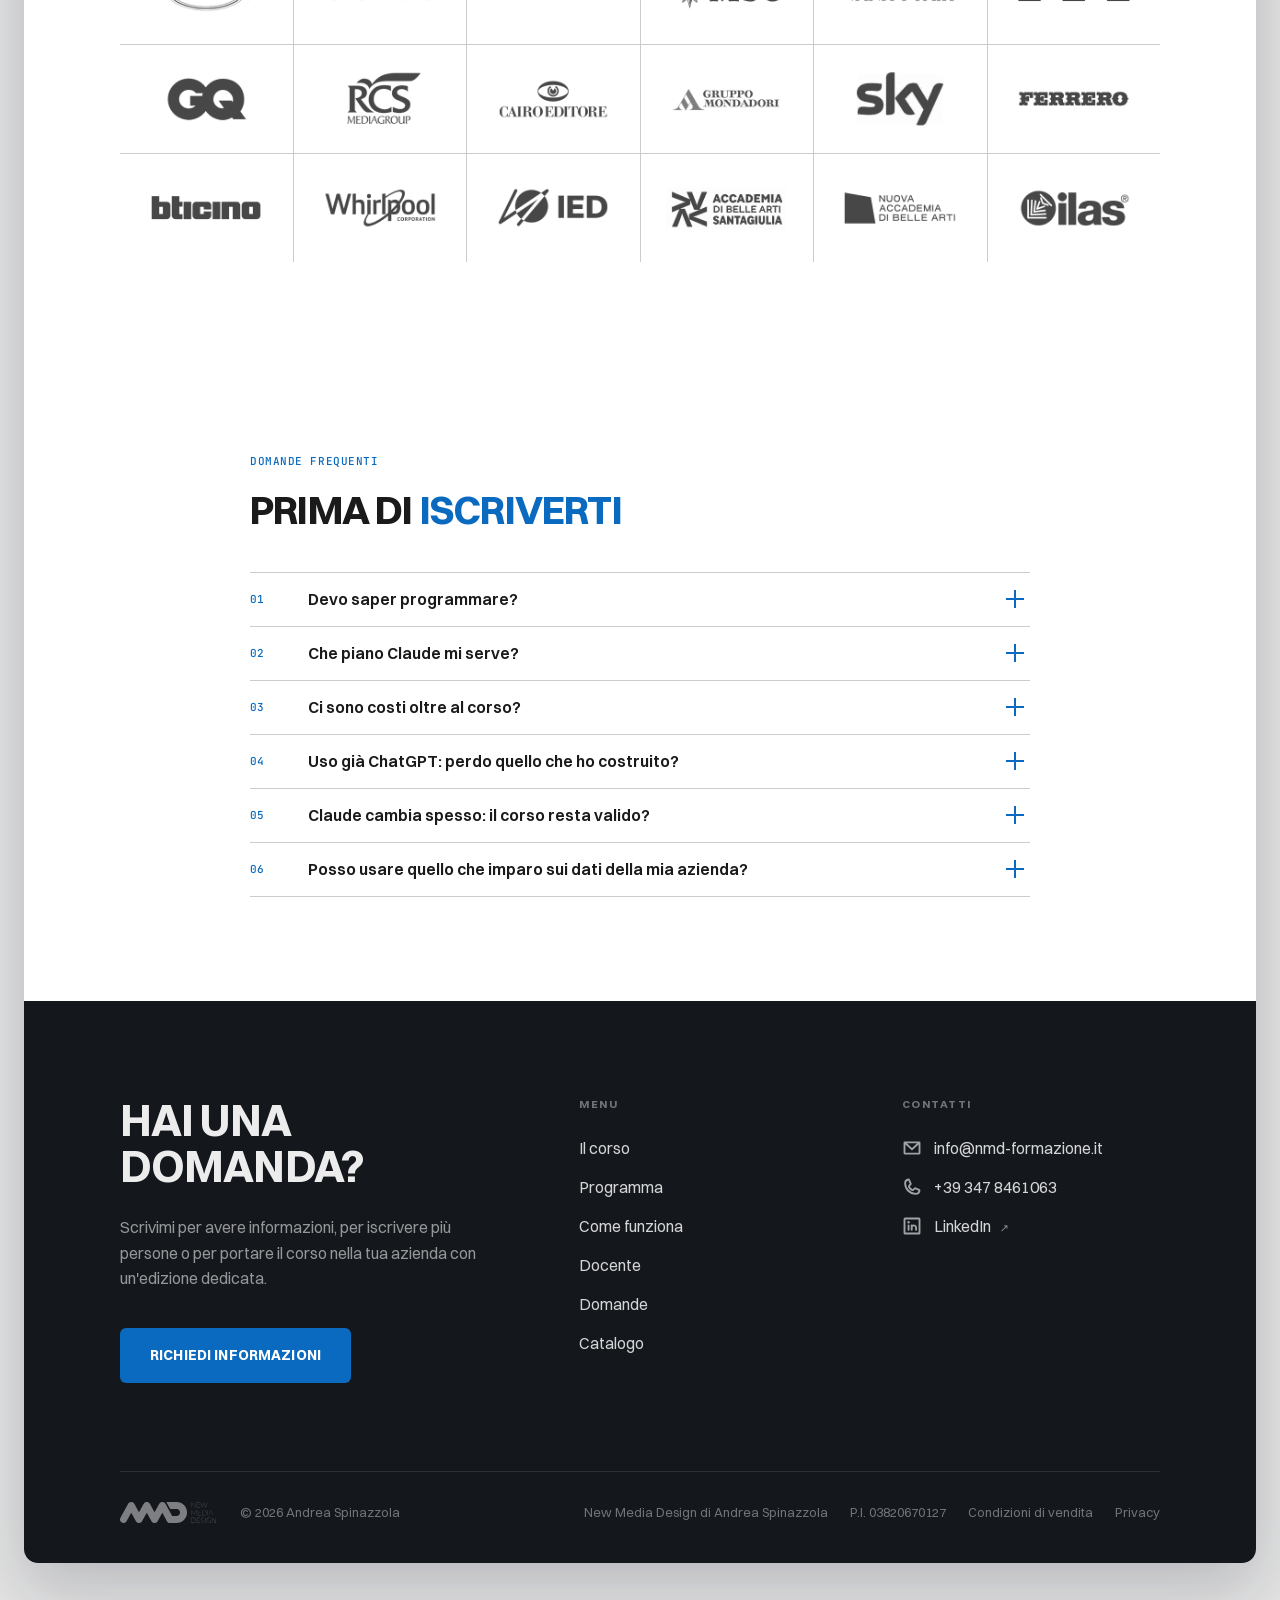
==== commit 0412720a: "Sito: prezzo e 84 pagine sulla pagina Claude, niente parole orfane, schede del catalogo cliccabili -" ====
--- a/claude/index.html
+++ b/claude/index.html
@@ -7,7 +7,7 @@
   <meta name="robots" content="noindex">
   <link rel="icon" href="../assets/img/favicon.svg" type="image/svg+xml"><link rel="icon" href="../assets/img/favicon-32.png" sizes="32x32"><link rel="apple-touch-icon" href="../assets/img/apple-touch-icon.png">
   <script>document.documentElement.classList.add('js');</script>
-  <link rel="stylesheet" href="../assets/css/v3.css?v=48b028be">
+  <link rel="stylesheet" href="../assets/css/v3.css?v=ad8b8d13">
   <meta name="description" content="Impara a usare Claude in ogni funzione: piani, prompt, memoria, progetti, connettori, skill, Cowork e Claude Design, con dimostrazioni dal vivo.">
   <link rel="canonical" href="https://nmd-formazione.it/claude/">
   <meta property="og:type" content="website">
@@ -16,7 +16,7 @@
   <meta property="og:title" content="Claude, corso pratico: dalla prima chat al lavoro delegato">
   <meta property="og:description" content="Impara a usare Claude in ogni funzione: piani, prompt, memoria, progetti, connettori, skill, Cowork e Claude Design, con dimostrazioni dal vivo.">
   <meta property="og:url" content="https://nmd-formazione.it/claude/">
-  <script type="application/ld+json">{"@context": "https://schema.org", "@type": "Course", "name": "Claude, corso pratico: dalla prima chat al lavoro delegato", "description": "Impara a usare Claude in ogni funzione: piani, prompt, memoria, progetti, connettori, skill, Cowork e Claude Design, con dimostrazioni dal vivo.", "inLanguage": "it", "keywords": "Claude, Anthropic, corso Claude, intelligenza artificiale, prompt, Claude Cowork, Claude Design, connettori MCP, skill, produttività", "teaches": "Claude, Anthropic, corso Claude, intelligenza artificiale, prompt, Claude Cowork, Claude Design, connettori MCP, skill, produttività", "about": "Intelligenza artificiale · Produttività", "educationalLevel": "Base", "coursePrerequisites": "Nessuna competenza tecnica: non serve saper programmare. Un po' di pratica con un assistente di IA (anche solo domande e risposte). Un account Claude. Per seguire tutte le dimostrazioni serve almeno il piano Pro; con il piano gratuito si segue buona parte del corso.", "hasCourseInstance": [{"@type": "CourseInstance", "courseMode": "Online in diretta", "courseWorkload": "9 ore in 3 sessioni", "instructor": {"@type": "Person", "name": "Andrea Spinazzola"}}]}</script>
+  <script type="application/ld+json">{"@context": "https://schema.org", "@type": "Course", "name": "Claude, corso pratico: dalla prima chat al lavoro delegato", "description": "Impara a usare Claude in ogni funzione: piani, prompt, memoria, progetti, connettori, skill, Cowork e Claude Design, con dimostrazioni dal vivo.", "inLanguage": "it", "keywords": "Claude, Anthropic, corso Claude, intelligenza artificiale, prompt, Claude Cowork, Claude Design, connettori MCP, skill, produttività", "teaches": "Claude, Anthropic, corso Claude, intelligenza artificiale, prompt, Claude Cowork, Claude Design, connettori MCP, skill, produttività", "about": "Intelligenza artificiale · Produttività", "educationalLevel": "Base", "coursePrerequisites": "Nessuna competenza tecnica: non serve saper programmare. Un po' di pratica con un assistente di IA (anche solo domande e risposte). Un account Claude. Per seguire tutte le dimostrazioni serve almeno il piano Pro; con il piano gratuito si segue buona parte del corso.", "hasCourseInstance": [{"@type": "CourseInstance", "courseMode": "Online in diretta", "courseWorkload": "9 ore in 3 sessioni", "instructor": {"@type": "Person", "name": "Andrea Spinazzola"}}], "offers": {"@type": "Offer", "price": "199", "category": "Paid", "url": "https://nmd-formazione.it/claude/", "priceCurrency": "EUR"}}</script>
 </head>
 <body class="frame">
 <a class="skip-link" href="#top">Vai al contenuto</a>
@@ -58,6 +58,7 @@
     <aside class="price-box hero-in" style="--d:300ms">
       <p class="price-label"><span class="ic" aria-hidden="true"><svg xmlns="http://www.w3.org/2000/svg" viewBox="0 0 256 256" fill="currentColor"><path d="M208,28H188V24a12,12,0,0,0-24,0v4H92V24a12,12,0,0,0-24,0v4H48A20,20,0,0,0,28,48V208a20,20,0,0,0,20,20H208a20,20,0,0,0,20-20V48A20,20,0,0,0,208,28ZM68,52a12,12,0,0,0,24,0h72a12,12,0,0,0,24,0h16V76H52V52ZM52,204V100H204V204Z"/></svg></span>Prossima edizione</p>
       <p class="price-sub"><strong>Lunedì 25, mercoledì 27 e venerdì 29 gennaio 2027</strong><br><strong>Dalle 18:00 alle 21:00</strong></p>
+      <p class="price">199<span class="cur">€</span></p><p class="price-sub"><strong>poi 240 €</strong><span class="sep"> — </span><span class="vat">Esente IVA</span></p>
       <p class="price-sub">Iscrizioni in arrivo.</p>
       <ul class="squares"><li>Le slide del corso in PDF e in versione HTML consultabile offline.</li><li>Tutti i prompt delle dimostrazioni, pronti da copiare.</li><li>I materiali d'esempio delle dimostrazioni (testi, file di prova, una skill pronta).</li><li>Fonti ufficiali Anthropic per ogni argomento.</li></ul>
       <button class="cta-btn block js-open-contact" type="button" data-motivo="Avvisami alla prossima edizione"><span class="label">Avvisami all'apertura</span><span class="arrow">&#8599;</span></button>
@@ -71,6 +72,7 @@
     <div class="stat"><b data-count="9">9</b><span>ore in 3 sessioni</span></div>
     <div class="stat"><b data-count="6">6</b><span>aree di programma</span></div>
     <div class="stat"><b data-count="8">8</b><span>cose che saprai fare</span></div>
+    <div class="stat"><b data-count="84">84</b><span>pagine di manuale in PDF</span></div>
   </div>
 </section>
 
@@ -317,7 +319,7 @@
       <li>Servizi esterni che trattano i dati: Formspree (modulo), Stripe (pagamenti), piattaforma delle sessioni e delle registrazioni</li>
       <li>Conservazione e cancellazione: i dati di pagamento e di fatturazione si conservano per il tempo richiesto dagli obblighi fiscali, cioè 10 anni. Le richieste di informazioni si conservano per il tempo necessario a rispondere. I dati di iscrizione al webinar si conservano per il tempo necessario a organizzarlo e a inviare la registrazione. L'indirizzo email di chi ha chiesto di ricevere aggiornamenti si conserva fino alla revoca del consenso. Per chiedere l'accesso, la rettifica o la cancellazione dei dati, o per revocare il consenso, si può scrivere a info@nmd-formazione.it: la risposta arriva entro un mese. Resta salvo il diritto di rivolgersi al Garante per la protezione dei dati personali.</li>
       <li>Cookie: il sito non usa cookie di profilazione né cookie statistici. Il pagamento è gestito da Stripe e il modulo di contatto da Formspree, che possono usare propri cookie tecnici secondo le rispettive informative.</li>
-    </ul></div></div><div class="lmodal" id="modal-corsi" role="dialog" aria-modal="true" aria-labelledby="modal-corsi-t" hidden><div class="lmodal-backdrop" data-close></div><div class="lmodal-card lmodal-card--wide"><button class="lmodal-close" type="button" data-close aria-label="Chiudi">&#215;</button><p class="section-label">Catalogo</p><h2 class="headline" id="modal-corsi-t">Il nostro <em>catalogo corsi</em></h2><p class="courses-intro">Questi sono i corsi già pronti a catalogo, che verranno pianificati nei prossimi mesi. Se c&#8217;è qualcosa che ti interessa, scrivimi pure.</p><div class="courses-grid"><article class="ccard ccard--hot"><p class="ccard-stato">Iscrizioni aperte</p><h3>Vibe Coding</h3><p class="ccard-sub">Creare con l'intelligenza artificiale senza saper programmare</p><p class="ccard-desc">Per chi usa già un chatbot e vuole smettere di chiedere e aspettare risposte, e iniziare a costruire strumenti per il proprio lavoro, anche senza scrivere codice.</p><ul class="ccard-meta"><li><span>Durata</span>9 ore in tre sessioni</li><li><span>Erogazione</span>Online in diretta</li></ul><a class="ccard-btn" href="../vibe-coding/#iscrizione">Iscriviti</a></article><article class="ccard"><p class="ccard-stato">Iscrizioni in arrivo</p><h3>Claude, corso pratico</h3><p class="ccard-sub">Dalla prima chat al lavoro delegato: l'assistente di Anthropic usato davvero</p><p class="ccard-desc">Un corso pratico per chi usa già un po' l'intelligenza artificiale e vuole passare a Claude: piani, modelli, prompt, memoria, progetti, connettori, skill e agenti, con dimostrazioni dal vivo.</p><ul class="ccard-meta"><li><span>Durata</span>9 ore in 3 sessioni</li><li><span>Erogazione</span>Online in diretta</li></ul><a class="ccard-btn" href="/claude/" data-close>Scopri il corso</a></article><article class="ccard"><p class="ccard-stato">In programma</p><h3>Google AI</h3><p class="ccard-sub">Guida completa all'ecosistema 2026</p><p class="ccard-desc">Gemini, i portali di Google AI, prompt engineering, immagini, video e analisi di documenti, per scegliere lo strumento giusto per ogni lavoro.</p><ul class="ccard-meta"><li><span>Durata</span>9 ore in tre sessioni</li><li><span>Erogazione</span>Online in diretta</li></ul><button class="ccard-btn js-open-contact" type="button" data-close data-motivo="Interesse per il corso Google AI">Richiedi info</button></article><article class="ccard"><p class="ccard-stato">In programma</p><h3>Intelligenza Artificiale Generativa</h3><p class="ccard-sub">Per la creazione di contenuti, edizione 2026</p><p class="ccard-desc">Come funzionano i Large Language Models, come si scrive un prompt e come usarli nel lavoro di ogni giorno, con esempi pratici.</p><ul class="ccard-meta"><li><span>Durata</span>9 ore in tre sessioni</li><li><span>Erogazione</span>Online in diretta</li></ul><button class="ccard-btn js-open-contact" type="button" data-close data-motivo="Interesse per il corso IA generativa">Richiedi info</button></article><article class="ccard"><p class="ccard-stato">In programma</p><h3>Open Source e Intelligenza Artificiale Generativa</h3><p class="ccard-sub">Guida pratica per la creazione di contenuti</p><p class="ccard-desc">I modelli open source, dove trovarli e come usarli, dai repository agli strumenti, con il prompt engineering per testi e immagini.</p><ul class="ccard-meta"><li><span>Durata</span>9 ore in tre sessioni</li><li><span>Erogazione</span>Online in diretta</li></ul><button class="ccard-btn js-open-contact" type="button" data-close data-motivo="Interesse per il corso Open Source">Richiedi info</button></article></div></div></div>
+    </ul></div></div><div class="lmodal" id="modal-corsi" role="dialog" aria-modal="true" aria-labelledby="modal-corsi-t" hidden><div class="lmodal-backdrop" data-close></div><div class="lmodal-card lmodal-card--wide"><button class="lmodal-close" type="button" data-close aria-label="Chiudi">&#215;</button><p class="section-label">Catalogo</p><h2 class="headline" id="modal-corsi-t">Il nostro <em>catalogo corsi</em></h2><p class="courses-intro">Questi sono i corsi già pronti a catalogo, che verranno pianificati nei prossimi mesi. Se c&#8217;è qualcosa che ti interessa, scrivimi pure.</p><div class="courses-grid"><article class="ccard ccard--hot"><p class="ccard-stato">Iscrizioni aperte</p><h3>Vibe Coding</h3><p class="ccard-sub">Creare con l'intelligenza artificiale senza saper programmare</p><p class="ccard-desc">Per chi usa già un chatbot e vuole smettere di chiedere e aspettare risposte, e iniziare a costruire strumenti per il proprio lavoro, anche senza scrivere codice.</p><ul class="ccard-meta"><li><span>Durata</span>9 ore in tre sessioni</li><li><span>Erogazione</span>Online in diretta</li></ul><a class="ccard-btn" href="../vibe-coding/#iscrizione">Iscriviti</a></article><article class="ccard"><p class="ccard-stato">Iscrizioni in arrivo</p><h3>Claude, corso pratico</h3><p class="ccard-sub">Dalla prima chat al lavoro delegato: l'assistente di Anthropic usato davvero</p><p class="ccard-desc">Un corso pratico per chi usa già un po' l'intelligenza artificiale e vuole passare a Claude: piani, modelli, prompt, memoria, progetti, connettori, skill e agenti, con dimostrazioni dal vivo.</p><ul class="ccard-meta"><li><span>Durata</span>9 ore in 3 sessioni</li><li><span>Erogazione</span>Online in diretta</li></ul><a class="ccard-btn" href="#top" data-close>Scopri il corso</a></article><article class="ccard"><p class="ccard-stato">In programma</p><h3>Google AI</h3><p class="ccard-sub">Guida completa all'ecosistema 2026</p><p class="ccard-desc">Gemini, i portali di Google AI, prompt engineering, immagini, video e analisi di documenti, per scegliere lo strumento giusto per ogni lavoro.</p><ul class="ccard-meta"><li><span>Durata</span>9 ore in tre sessioni</li><li><span>Erogazione</span>Online in diretta</li></ul><button class="ccard-btn js-open-contact" type="button" data-close data-motivo="Interesse per il corso Google AI">Richiedi info</button></article><article class="ccard"><p class="ccard-stato">In programma</p><h3>Intelligenza Artificiale Generativa</h3><p class="ccard-sub">Per la creazione di contenuti, edizione 2026</p><p class="ccard-desc">Come funzionano i Large Language Models, come si scrive un prompt e come usarli nel lavoro di ogni giorno, con esempi pratici.</p><ul class="ccard-meta"><li><span>Durata</span>9 ore in tre sessioni</li><li><span>Erogazione</span>Online in diretta</li></ul><button class="ccard-btn js-open-contact" type="button" data-close data-motivo="Interesse per il corso IA generativa">Richiedi info</button></article><article class="ccard"><p class="ccard-stato">In programma</p><h3>Open Source e Intelligenza Artificiale Generativa</h3><p class="ccard-sub">Guida pratica per la creazione di contenuti</p><p class="ccard-desc">I modelli open source, dove trovarli e come usarli, dai repository agli strumenti, con il prompt engineering per testi e immagini.</p><ul class="ccard-meta"><li><span>Durata</span>9 ore in tre sessioni</li><li><span>Erogazione</span>Online in diretta</li></ul><button class="ccard-btn js-open-contact" type="button" data-close data-motivo="Interesse per il corso Open Source">Richiedi info</button></article></div></div></div>
 
 <!-- ═══ OVERLAY RICHIESTA INFORMAZIONI ═══ -->
 <div class="contact-overlay" id="contact-overlay" aria-hidden="true" role="dialog" aria-label="Richiedi informazioni">
--- a/assets/css/v3.css
+++ b/assets/css/v3.css
@@ -1003,6 +1003,20 @@
   .bar.has-menu .bar-nav { padding: 6px 20px 14px; }
 }
 
+/* ── Niente parole orfane (regola dell'utente, 2026-11-25) ──
+   L'ultima riga di un paragrafo non resta con una parola sola: il browser va a capo prima.
+   I titoli si bilanciano su righe di lunghezza simile. */
+p, li, dd, figcaption, blockquote, .hero-sub, .hero-promise { text-wrap: pretty; }
+h1, h2, h3, h4, .headline { text-wrap: balance; }
+
+/* ── Catalogo: la scheda di un corso con la sua pagina si clicca per intero ──
+   Il collegamento del pulsante si allarga a tutta la scheda; i corsi senza pagina
+   («Richiedi info») restano come sono. */
+.ccard { position: relative; }
+.ccard a.ccard-btn::after { content: ""; position: absolute; inset: 0; border-radius: 12px; }
+.ccard a.ccard-btn:hover { transform: none; }
+.ccard:has(a.ccard-btn):hover a.ccard-btn { box-shadow: 0 8px 18px rgba(10, 106, 191, 0.35); }
+
 /* ── Pagine del sito (home, corsi, grazie) ── */
 .course-list { list-style: none; border-top: 1px solid var(--nmd-grey-200); }
 .course-list li { display: grid; grid-template-columns: 1fr 1.2fr; gap: 24px; padding: 22px 0; border-bottom: 1px solid var(--nmd-grey-200); align-items: baseline; }
